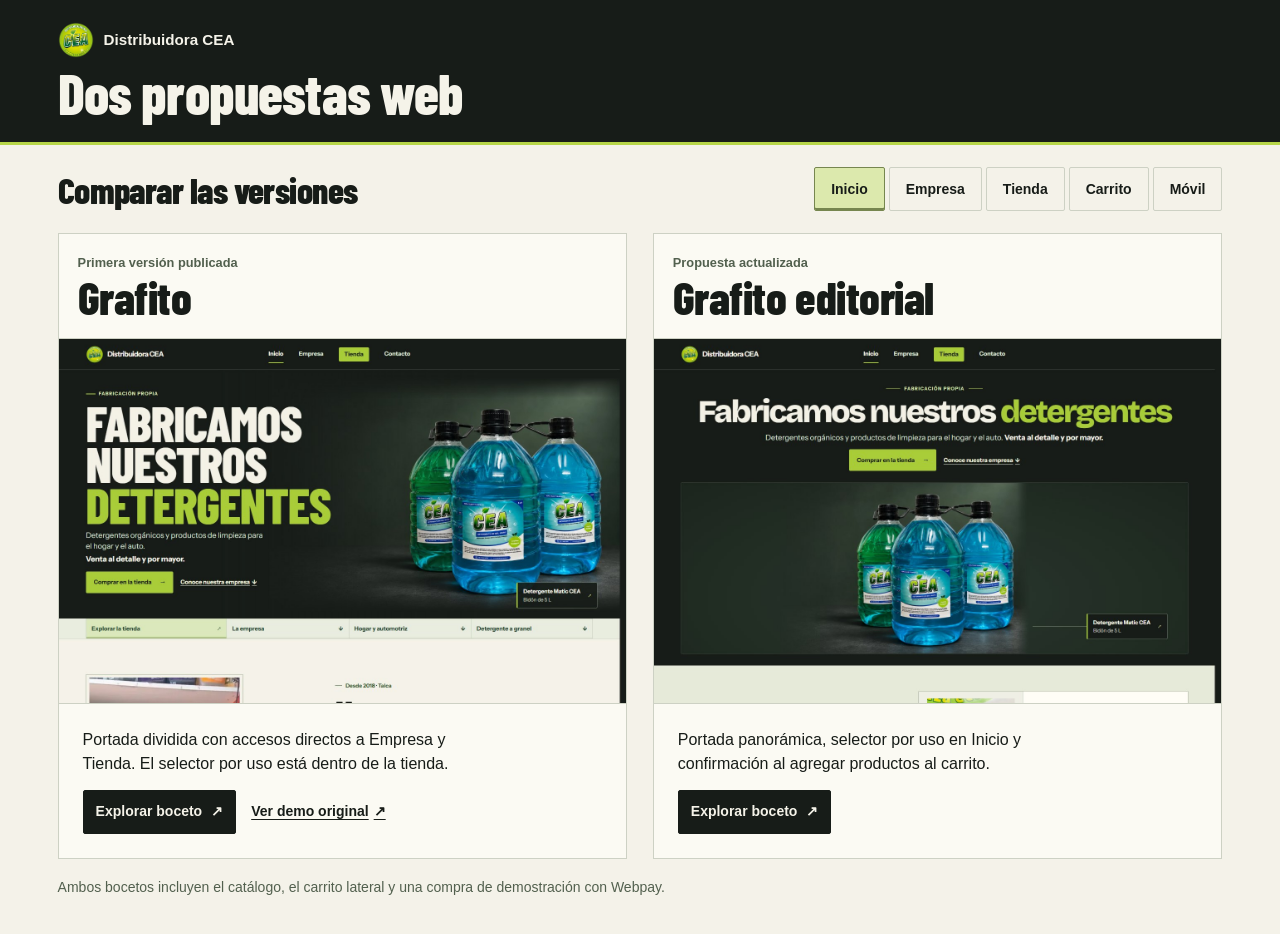
==== index.html @ 87771d8e "Publica las dos propuestas de Distribuidora CEA" ====
<!doctype html>
<html lang="es-CL">
<head>
  <meta charset="utf-8">
  <meta name="viewport" content="width=device-width, initial-scale=1">
  <meta name="robots" content="noindex">
  <title>Distribuidora CEA · Propuestas web</title>
  <link rel="icon" href="grafito/assets/logo.webp" type="image/webp">
  <style>
    @font-face {
      font-family:"Barlow Condensed";
      src:url("grafito/assets/barlow-condensed-800.woff2") format("woff2");
      font-weight:800;
      font-display:swap;
    }
    :root {
      color-scheme:light;
      font:16px/1.5 "Segoe UI",sans-serif;
      --graphite:#171c18;
      --lime:#b7d649;
      --paper:#f4f2e9;
      --rule:#cdd1c4;
      --muted:#52604e;
      color:var(--graphite);
      background:var(--paper);
    }
    * { box-sizing:border-box; }
    body,h1,h2,p { margin:0; }
    a { color:inherit; }
    button { font:inherit; cursor:pointer; }
    img { display:block; max-width:100%; }
    :focus-visible { outline:2px solid #5b7127; outline-offset:3px; }
    .shell { width:min(100%,1440px); margin-inline:auto; padding-inline:clamp(16px,4.5vw,70px); }
    .masthead { color:#f5f3e9; background:var(--graphite); border-bottom:3px solid var(--lime); }
    .masthead .shell { padding-block:clamp(16px,1.8vw,22px); }
    .brand { display:flex; align-items:center; gap:10px; font-size:.95rem; font-weight:700; }
    .brand img { width:36px; height:36px; object-fit:contain; }
    h1,h2 { font-family:"Barlow Condensed","Segoe UI",sans-serif; font-weight:800; letter-spacing:-.015em; }
    h1 { margin-top:8px; font-size:clamp(36px,4.5vw,56px); line-height:.97; text-wrap:balance; }
    main { padding-block:clamp(15px,2vw,22px) clamp(24px,3vw,36px); }
    .comparison-bar { display:flex; align-items:center; justify-content:space-between; flex-wrap:wrap; gap:8px 16px; margin-bottom:clamp(12px,2vw,22px); }
    .comparison-bar h2 { font-size:clamp(23px,3vw,36px); line-height:1.1; }
    .scenes { display:flex; flex-wrap:wrap; gap:4px; }
    .scenes button { min-height:44px; padding:6px clamp(9px,1.25vw,16px); border:1px solid var(--rule); border-radius:2px; background:transparent; color:var(--graphite); font-size:.875rem; font-weight:650; }
    .scenes button:hover { background:#e7ebdc; }
    .scenes [aria-pressed="true"] { background:#dce9ad; border-color:#76864f; box-shadow:inset 0 -2px #76864f; }
    .proposals { display:grid; grid-template-columns:repeat(2,minmax(0,1fr)); gap:clamp(13px,2vw,28px); }
    .proposal { display:flex; min-width:0; flex-direction:column; border:1px solid var(--rule); background:#fbfaf3; }
    .proposal-header { padding:clamp(12px,1.5vw,19px); }
    .proposal-header p { color:var(--muted); font-size:.8rem; font-weight:700; }
    .proposal h3 { margin:2px 0 0; font:800 clamp(30px,3.6vw,46px)/.97 "Barlow Condensed","Segoe UI",sans-serif; letter-spacing:-.01em; }
    .preview { display:grid; place-items:center; aspect-ratio:1366/880; overflow:hidden; background:#222b23; border-block:1px solid var(--rule); }
    .preview:focus-visible { outline-offset:-4px; outline-color:var(--lime); }
    .preview img { width:100%; height:100%; object-fit:contain; }
    [data-scene="movil"] .preview { aspect-ratio:auto; padding:clamp(10px,2vw,22px); }
    [data-scene="movil"] .preview img { width:min(100%,310px); height:auto; }
    .proposal-info { display:flex; flex-direction:column; align-items:flex-start; gap:14px; flex:1; padding:clamp(12px,2vw,24px); }
    .proposal-info p { max-width:45ch; }
    .proposal-actions { display:flex; align-items:center; flex-wrap:wrap; gap:7px 15px; margin-top:auto; }
    .open-site { display:inline-flex; align-items:center; gap:9px; min-height:44px; padding:8px 12px; border:1px solid var(--graphite); border-radius:2px; background:var(--graphite); color:#f5f3e9; text-decoration:none; font-size:.875rem; font-weight:700; }
    .open-site:hover { background:#303d29; }
    .live-site { display:inline-flex; align-items:center; gap:5px; min-height:44px; font-size:.875rem; font-weight:650; text-underline-offset:3px; }
    .demo-note { margin-top:18px; color:var(--muted); font-size:.875rem; }
    @media (max-width:680px) {
      .proposals { grid-template-columns:1fr; }
      .comparison-bar { align-items:flex-start; flex-direction:column; }
    }
  </style>
  <script defer src="presentacion.js"></script>
</head>
<body>
  <header class="masthead">
    <div class="shell">
      <p class="brand"><img src="grafito/assets/logo.webp" alt="" width="36" height="36">Distribuidora CEA</p>
      <h1>Dos propuestas web</h1>
    </div>
  </header>
  <main class="shell">
    <div class="comparison-bar">
      <h2>Comparar las versiones</h2>
      <div class="scenes" role="group" aria-label="Pantalla para comparar">
        <button type="button" data-scene="inicio" aria-pressed="true">Inicio</button>
        <button type="button" data-scene="empresa" aria-pressed="false">Empresa</button>
        <button type="button" data-scene="tienda" aria-pressed="false">Tienda</button>
        <button type="button" data-scene="carrito" aria-pressed="false">Carrito</button>
        <button type="button" data-scene="movil" aria-pressed="false">Móvil</button>
      </div>
    </div>
    <div class="proposals" data-scene="inicio">
      <article class="proposal" data-version="grafito" aria-labelledby="grafito-title">
        <header class="proposal-header">
          <p>Primera versión publicada</p>
          <h3 id="grafito-title">Grafito</h3>
        </header>
        <a class="preview" href="capturas/grafito-inicio.jpg" target="_blank" rel="noopener" aria-label="Ampliar Inicio de Grafito">
          <img src="capturas/grafito-inicio.jpg" alt="Portada con titular a la izquierda y bidones de detergente a la derecha" width="1366" height="880">
        </a>
        <div class="proposal-info">
          <p>Portada dividida con accesos directos a Empresa y Tienda. El selector por uso está dentro de la tienda.</p>
          <div class="proposal-actions">
            <a class="open-site" href="grafito/index.html" target="_blank" rel="noopener" aria-label="Explorar el boceto Grafito">Explorar boceto <span aria-hidden="true">↗</span></a>
            <a class="live-site" href="https://mattt1r2.github.io/distribuidora-cea/" target="_blank" rel="noopener">Ver demo original <span aria-hidden="true">↗</span></a>
          </div>
        </div>
      </article>
      <article class="proposal" data-version="grafito-editorial" aria-labelledby="editorial-title">
        <header class="proposal-header">
          <p>Propuesta actualizada</p>
          <h3 id="editorial-title">Grafito editorial</h3>
        </header>
        <a class="preview" href="capturas/grafito-editorial-inicio.jpg" target="_blank" rel="noopener" aria-label="Ampliar Inicio de Grafito editorial">
          <img src="capturas/grafito-editorial-inicio.jpg" alt="Portada con titular centrado y una foto panorámica de los bidones debajo" width="1366" height="880">
        </a>
        <div class="proposal-info">
          <p>Portada panorámica, selector por uso en Inicio y confirmación al agregar productos al carrito.</p>
          <div class="proposal-actions">
            <a class="open-site" href="grafito-editorial/index.html" target="_blank" rel="noopener" aria-label="Explorar el boceto Grafito editorial">Explorar boceto <span aria-hidden="true">↗</span></a>
          </div>
        </div>
      </article>
    </div>
    <p class="demo-note">Ambos bocetos incluyen el catálogo, el carrito lateral y una compra de demostración con Webpay.</p>
  </main>
</body>
</html>
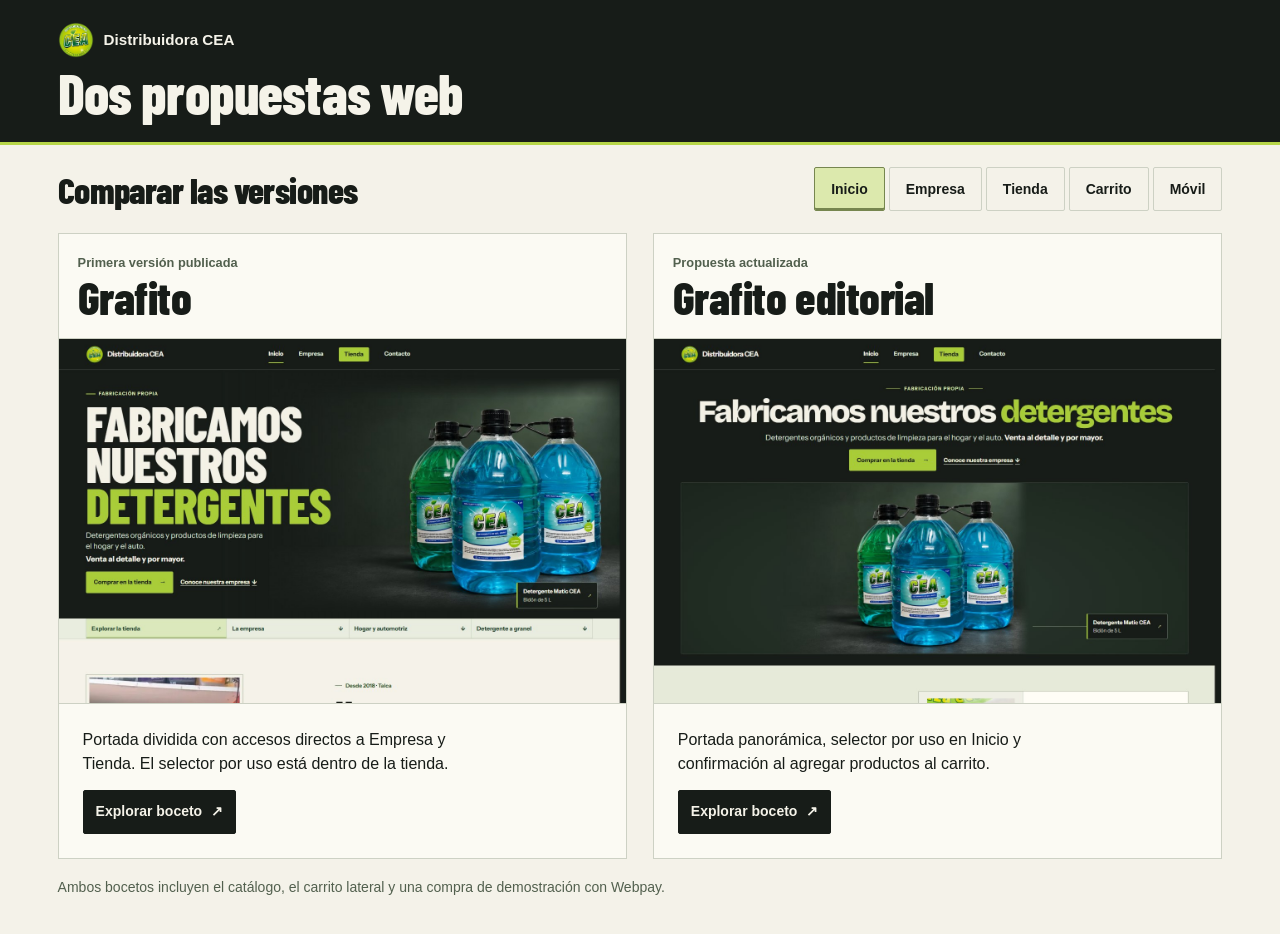
==== commit e02557f3: "Aclara las compras al detalle y mayoristas" ====
--- a/index.html
+++ b/index.html
@@ -59,7 +59,6 @@
     .proposal-actions { display:flex; align-items:center; flex-wrap:wrap; gap:7px 15px; margin-top:auto; }
     .open-site { display:inline-flex; align-items:center; gap:9px; min-height:44px; padding:8px 12px; border:1px solid var(--graphite); border-radius:2px; background:var(--graphite); color:#f5f3e9; text-decoration:none; font-size:.875rem; font-weight:700; }
     .open-site:hover { background:#303d29; }
-    .live-site { display:inline-flex; align-items:center; gap:5px; min-height:44px; font-size:.875rem; font-weight:650; text-underline-offset:3px; }
     .demo-note { margin-top:18px; color:var(--muted); font-size:.875rem; }
     @media (max-width:680px) {
       .proposals { grid-template-columns:1fr; }
@@ -99,7 +98,6 @@
           <p>Portada dividida con accesos directos a Empresa y Tienda. El selector por uso está dentro de la tienda.</p>
           <div class="proposal-actions">
             <a class="open-site" href="grafito/index.html" target="_blank" rel="noopener" aria-label="Explorar el boceto Grafito">Explorar boceto <span aria-hidden="true">↗</span></a>
-            <a class="live-site" href="https://mattt1r2.github.io/distribuidora-cea/" target="_blank" rel="noopener">Ver demo original <span aria-hidden="true">↗</span></a>
           </div>
         </div>
       </article>
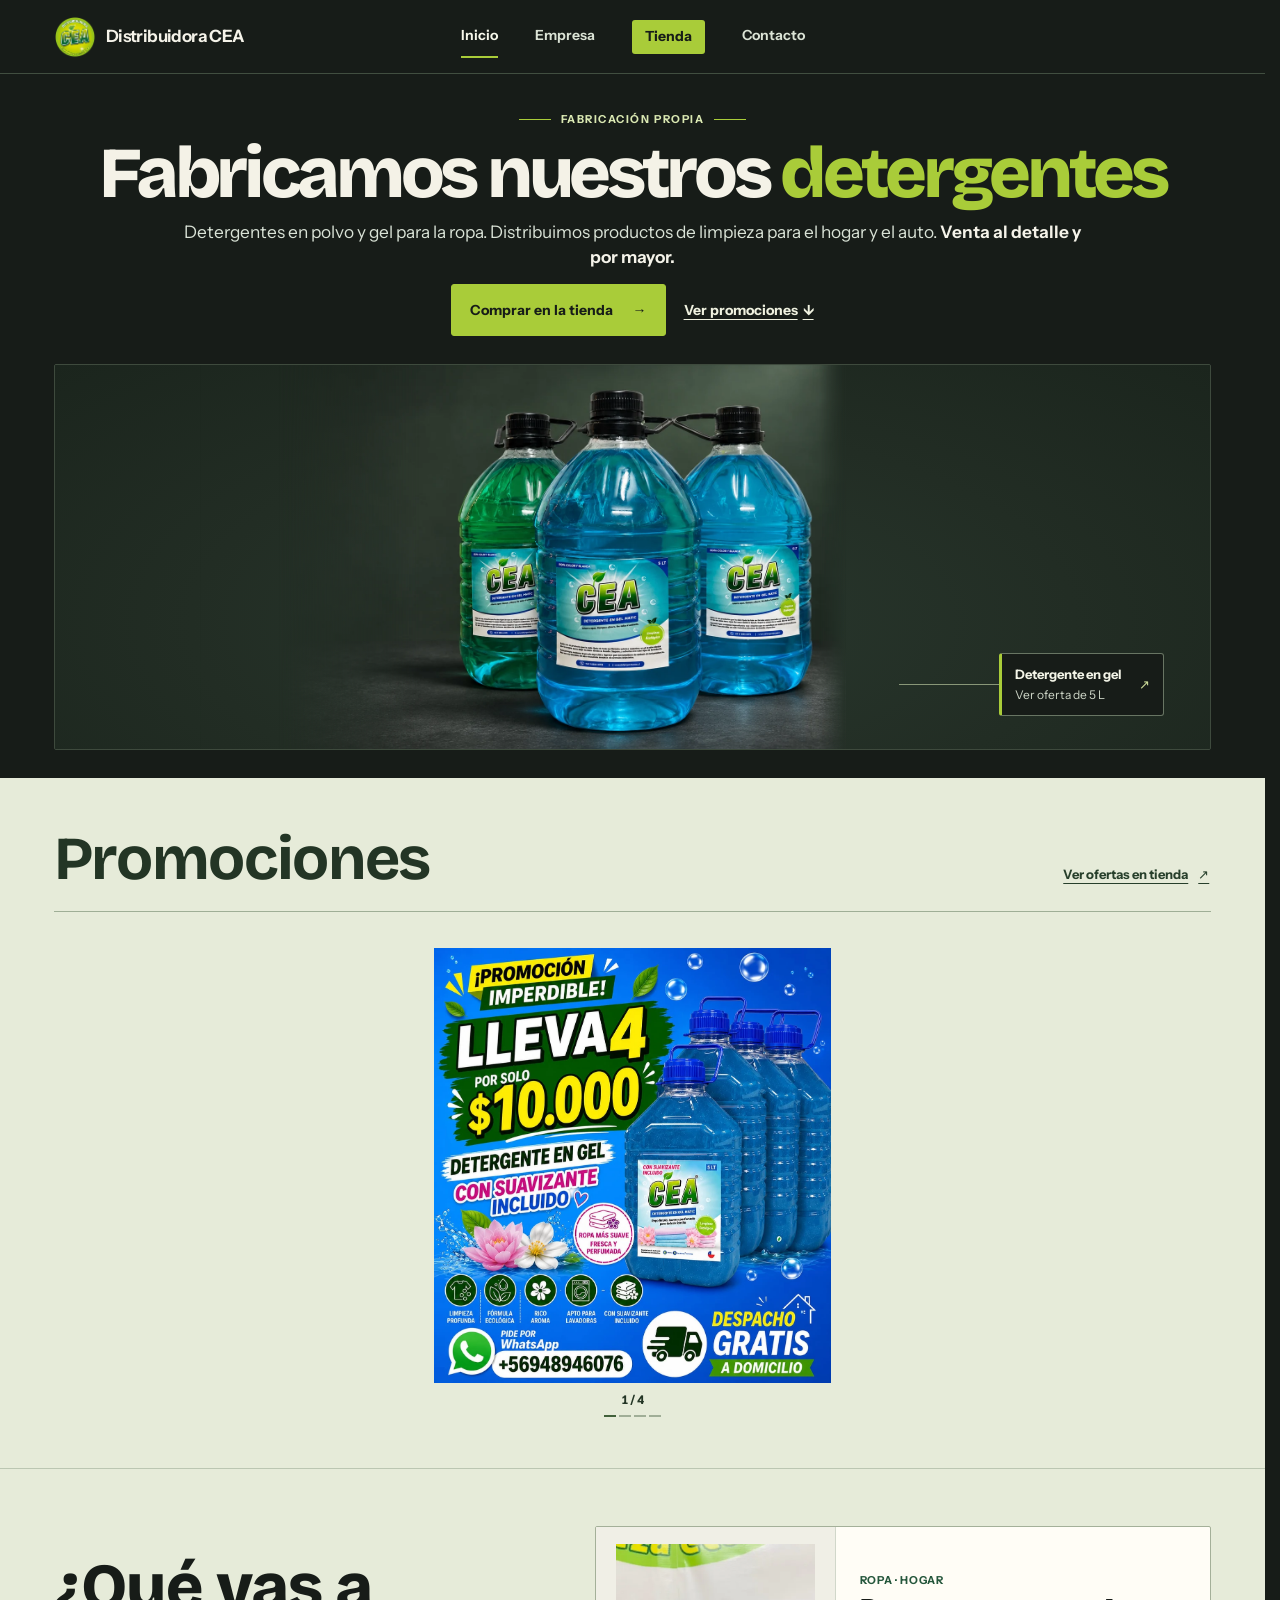
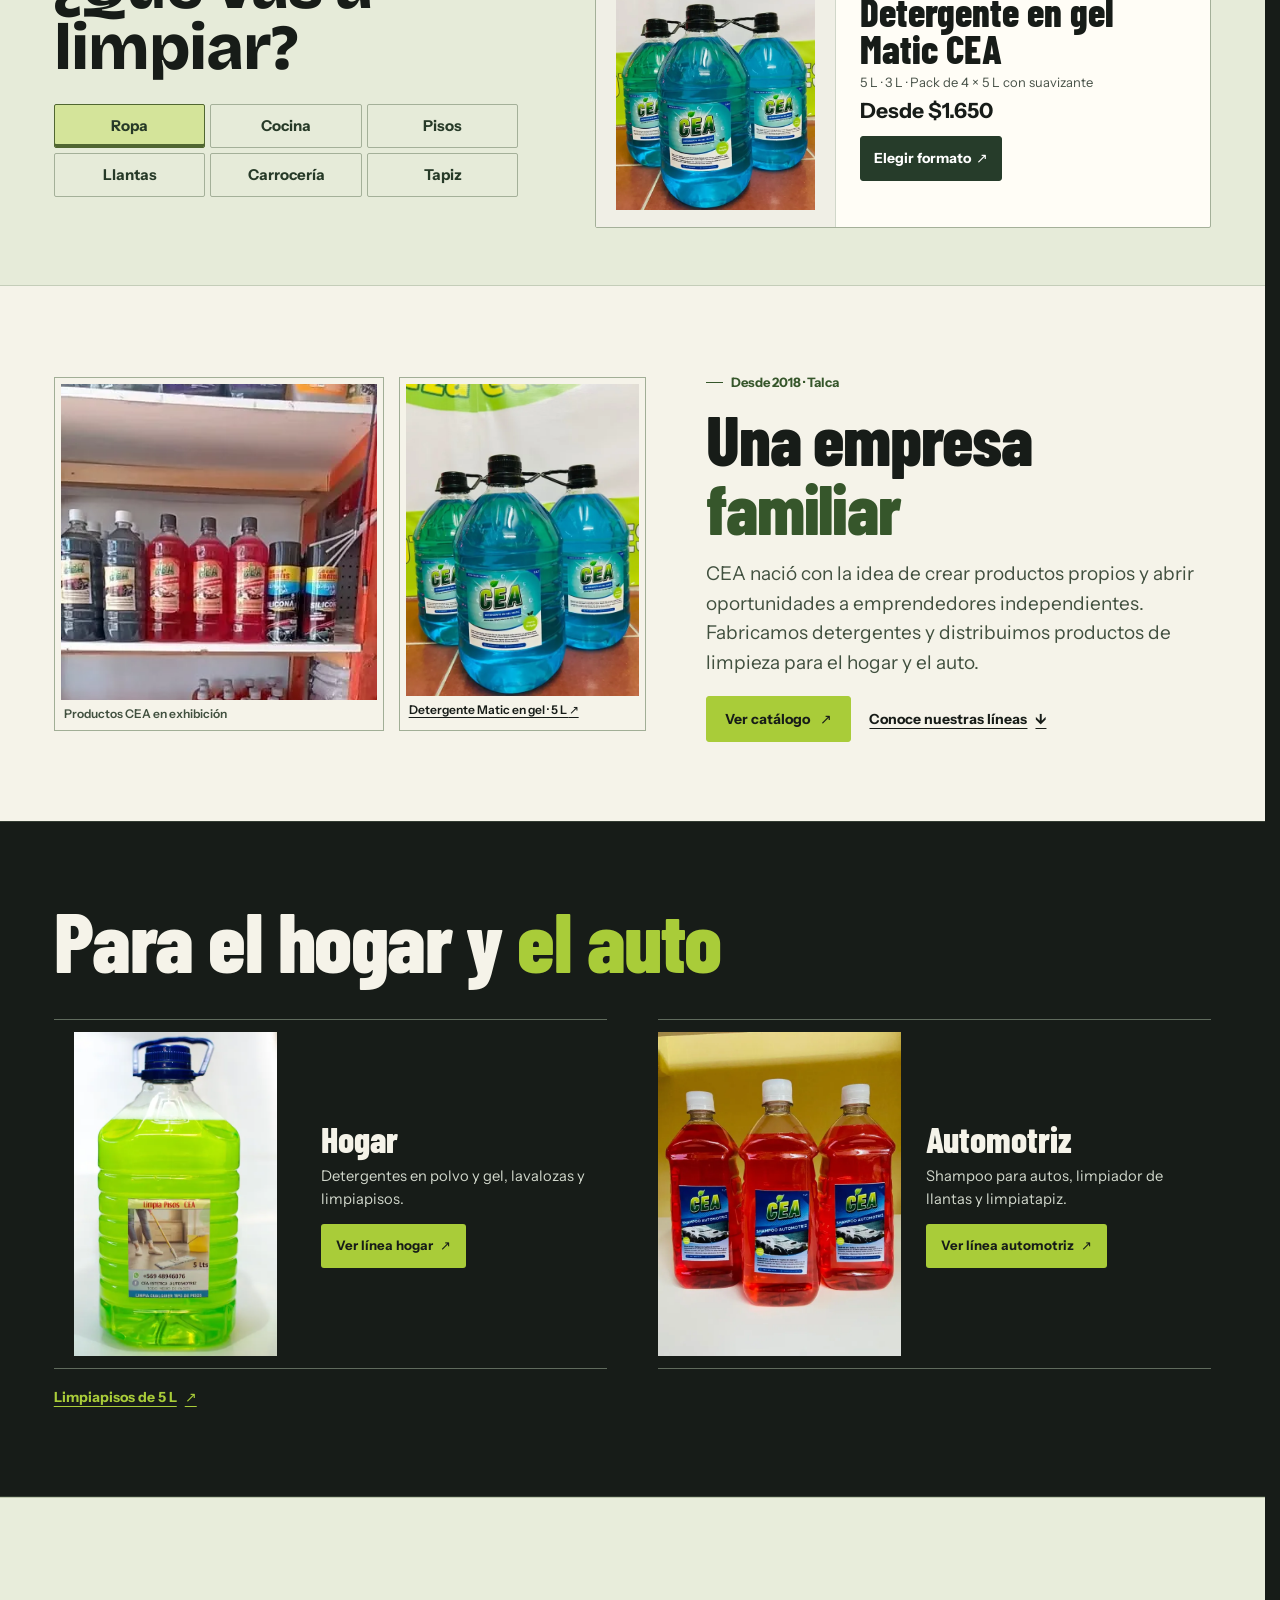
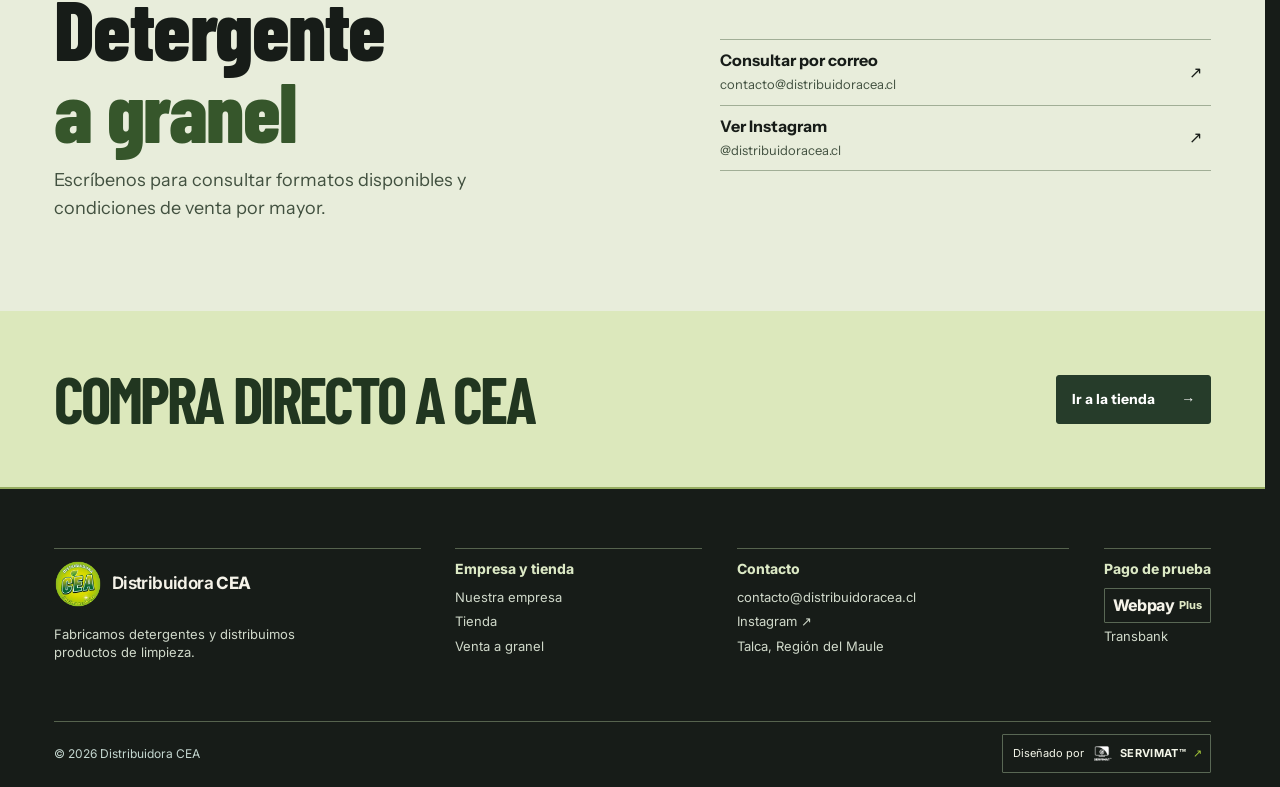
==== commit b6703f5c: "Publica Grafito editorial como sitio principal" ====
--- a/index.html
+++ b/index.html
@@ -1,123 +1,240 @@
 <!doctype html>
-<html lang="es-CL">
+<html lang="es-CL" data-theme="grafito">
 <head>
   <meta charset="utf-8">
   <meta name="viewport" content="width=device-width, initial-scale=1">
+  <meta name="description" content="Distribuidora CEA. Fabricamos detergentes en polvo y gel y distribuimos productos de limpieza para el hogar y el auto. Venta al detalle y por mayor.">
   <meta name="robots" content="noindex">
-  <title>Distribuidora CEA · Propuestas web</title>
-  <link rel="icon" href="grafito/assets/logo.webp" type="image/webp">
-  <style>
-    @font-face {
-      font-family:"Barlow Condensed";
-      src:url("grafito/assets/barlow-condensed-800.woff2") format("woff2");
-      font-weight:800;
-      font-display:swap;
-    }
-    :root {
-      color-scheme:light;
-      font:16px/1.5 "Segoe UI",sans-serif;
-      --graphite:#171c18;
-      --lime:#b7d649;
-      --paper:#f4f2e9;
-      --rule:#cdd1c4;
-      --muted:#52604e;
-      color:var(--graphite);
-      background:var(--paper);
-    }
-    * { box-sizing:border-box; }
-    body,h1,h2,p { margin:0; }
-    a { color:inherit; }
-    button { font:inherit; cursor:pointer; }
-    img { display:block; max-width:100%; }
-    :focus-visible { outline:2px solid #5b7127; outline-offset:3px; }
-    .shell { width:min(100%,1440px); margin-inline:auto; padding-inline:clamp(16px,4.5vw,70px); }
-    .masthead { color:#f5f3e9; background:var(--graphite); border-bottom:3px solid var(--lime); }
-    .masthead .shell { padding-block:clamp(16px,1.8vw,22px); }
-    .brand { display:flex; align-items:center; gap:10px; font-size:.95rem; font-weight:700; }
-    .brand img { width:36px; height:36px; object-fit:contain; }
-    h1,h2 { font-family:"Barlow Condensed","Segoe UI",sans-serif; font-weight:800; letter-spacing:-.015em; }
-    h1 { margin-top:8px; font-size:clamp(36px,4.5vw,56px); line-height:.97; text-wrap:balance; }
-    main { padding-block:clamp(15px,2vw,22px) clamp(24px,3vw,36px); }
-    .comparison-bar { display:flex; align-items:center; justify-content:space-between; flex-wrap:wrap; gap:8px 16px; margin-bottom:clamp(12px,2vw,22px); }
-    .comparison-bar h2 { font-size:clamp(23px,3vw,36px); line-height:1.1; }
-    .scenes { display:flex; flex-wrap:wrap; gap:4px; }
-    .scenes button { min-height:44px; padding:6px clamp(9px,1.25vw,16px); border:1px solid var(--rule); border-radius:2px; background:transparent; color:var(--graphite); font-size:.875rem; font-weight:650; }
-    .scenes button:hover { background:#e7ebdc; }
-    .scenes [aria-pressed="true"] { background:#dce9ad; border-color:#76864f; box-shadow:inset 0 -2px #76864f; }
-    .proposals { display:grid; grid-template-columns:repeat(2,minmax(0,1fr)); gap:clamp(13px,2vw,28px); }
-    .proposal { display:flex; min-width:0; flex-direction:column; border:1px solid var(--rule); background:#fbfaf3; }
-    .proposal-header { padding:clamp(12px,1.5vw,19px); }
-    .proposal-header p { color:var(--muted); font-size:.8rem; font-weight:700; }
-    .proposal h3 { margin:2px 0 0; font:800 clamp(30px,3.6vw,46px)/.97 "Barlow Condensed","Segoe UI",sans-serif; letter-spacing:-.01em; }
-    .preview { display:grid; place-items:center; aspect-ratio:1366/880; overflow:hidden; background:#222b23; border-block:1px solid var(--rule); }
-    .preview:focus-visible { outline-offset:-4px; outline-color:var(--lime); }
-    .preview img { width:100%; height:100%; object-fit:contain; }
-    [data-scene="movil"] .preview { aspect-ratio:auto; padding:clamp(10px,2vw,22px); }
-    [data-scene="movil"] .preview img { width:min(100%,310px); height:auto; }
-    .proposal-info { display:flex; flex-direction:column; align-items:flex-start; gap:14px; flex:1; padding:clamp(12px,2vw,24px); }
-    .proposal-info p { max-width:45ch; }
-    .proposal-actions { display:flex; align-items:center; flex-wrap:wrap; gap:7px 15px; margin-top:auto; }
-    .open-site { display:inline-flex; align-items:center; gap:9px; min-height:44px; padding:8px 12px; border:1px solid var(--graphite); border-radius:2px; background:var(--graphite); color:#f5f3e9; text-decoration:none; font-size:.875rem; font-weight:700; }
-    .open-site:hover { background:#303d29; }
-    .demo-note { margin-top:18px; color:var(--muted); font-size:.875rem; }
-    @media (max-width:680px) {
-      .proposals { grid-template-columns:1fr; }
-      .comparison-bar { align-items:flex-start; flex-direction:column; }
-    }
-  </style>
-  <script defer src="presentacion.js"></script>
+  <meta name="theme-color" content="#171c18">
+  <title>Distribuidora CEA · Fabricación propia</title>
+  <link rel="icon" href="assets/logo.webp" type="image/webp">
+  <link rel="stylesheet" href="site.css">
+  <link rel="stylesheet" href="shop-base.css">
+  <link rel="stylesheet" href="sections.css">
+  <link rel="stylesheet" href="commerce.css">
+  <link rel="stylesheet" href="grafito.css">
+  <script src="catalog.js" defer></script>
+  <script src="promotion-pricing.js" defer></script>
+  <script src="storefront.js" defer></script>
+  <script src="promotions.js" defer></script>
 </head>
 <body>
-  <header class="masthead">
-    <div class="shell">
-      <p class="brand"><img src="grafito/assets/logo.webp" alt="" width="36" height="36">Distribuidora CEA</p>
-      <h1>Dos propuestas web</h1>
-    </div>
-  </header>
-  <main class="shell">
-    <div class="comparison-bar">
-      <h2>Comparar las versiones</h2>
-      <div class="scenes" role="group" aria-label="Pantalla para comparar">
-        <button type="button" data-scene="inicio" aria-pressed="true">Inicio</button>
-        <button type="button" data-scene="empresa" aria-pressed="false">Empresa</button>
-        <button type="button" data-scene="tienda" aria-pressed="false">Tienda</button>
-        <button type="button" data-scene="carrito" aria-pressed="false">Carrito</button>
-        <button type="button" data-scene="movil" aria-pressed="false">Móvil</button>
-      </div>
-    </div>
-    <div class="proposals" data-scene="inicio">
-      <article class="proposal" data-version="grafito" aria-labelledby="grafito-title">
-        <header class="proposal-header">
-          <p>Primera versión publicada</p>
-          <h3 id="grafito-title">Grafito</h3>
-        </header>
-        <a class="preview" href="capturas/grafito-inicio.jpg" target="_blank" rel="noopener" aria-label="Ampliar Inicio de Grafito">
-          <img src="capturas/grafito-inicio.jpg" alt="Portada con titular a la izquierda y bidones de detergente a la derecha" width="1366" height="880">
+  <a class="skip-link" href="#store-main">Saltar al contenido</a>
+  <div class="store cea-site" data-view="home" data-theme="grafito">
+    <header class="site-header">
+      <div class="shell site-nav">
+        <a href="#inicio" class="site-brand" data-action="home" aria-label="Distribuidora CEA, inicio">
+          <img src="assets/logo.webp" alt="" width="42" height="42">
+          <span>Distribuidora <strong>CEA</strong></span>
         </a>
-        <div class="proposal-info">
-          <p>Portada dividida con accesos directos a Empresa y Tienda. El selector por uso está dentro de la tienda.</p>
-          <div class="proposal-actions">
-            <a class="open-site" href="grafito/index.html" target="_blank" rel="noopener" aria-label="Explorar el boceto Grafito">Explorar boceto <span aria-hidden="true">↗</span></a>
-          </div>
-        </div>
+        <nav aria-label="Navegación principal">
+          <a href="#inicio" data-action="home" data-nav="inicio" aria-current="page">Inicio</a>
+          <a href="#empresa" data-action="section" data-section="empresa" data-nav="empresa">Empresa</a>
+          <a href="#tienda" data-action="catalog" data-line="todos" data-nav="tienda">Tienda</a>
+          <a href="#contacto" data-action="section" data-section="contacto" data-nav="contacto">Contacto</a>
+        </nav>
+        <a href="#carrito" class="site-cart" data-action="cart" aria-haspopup="dialog" aria-controls="cart-drawer" aria-expanded="false" hidden>Carrito <span data-count>0</span></a>
+      </div>
+    </header>
+    <main id="store-main" tabindex="-1">
+      <section class="home-hero" aria-labelledby="hero-title">
+        <div class="shell hero-shell">
+          <div class="hero-copy">
+            <p class="hero-kicker"><span></span>Fabricación propia</p>
+            <h1 id="hero-title" tabindex="-1"><span>Fabricamos nuestros</span> <em>detergentes</em></h1>
+            <p class="hero-description">Detergentes en polvo y gel para la ropa. Distribuimos productos de limpieza para el hogar y el auto. <span>Venta al detalle y por mayor.</span></p>
+            <div class="hero-actions">
+              <a class="primary" href="#tienda" data-action="catalog" data-line="todos">Comprar en la tienda <span aria-hidden="true">→</span></a>
+              <a class="hero-story" href="#promociones" data-action="section" data-section="promociones">Ver promociones <span aria-hidden="true">↓</span></a>
+            </div>
+          </div>
+          <figure class="hero-visual">
+            <div class="hero-artwork">
+              <img class="hero-image" src="assets/cea-matic-estudio.webp" alt="Tres bidones de detergente Matic CEA" fetchpriority="high" width="1536" height="1024">
+            </div>
+            <figcaption class="hero-caption">
+              <a class="hero-product" href="#producto/detergente-liquido-matic" data-action="product" data-id="detergente">
+                <span><strong>Detergente en gel</strong><small>Ver oferta de 5 L</small></span><span aria-hidden="true">↗</span>
+              </a>
+            </figcaption>
+          </figure>
+        </div>
+      </section>
+      <section class="home-promotions" id="promociones" aria-labelledby="promotions-title" aria-roledescription="carrusel">
+        <div class="shell promotions-shell">
+          <div class="promotions-heading">
+            <h2 id="promotions-title">Promociones</h2>
+            <a href="#tienda" data-action="catalog" data-line="promociones">Ver ofertas en tienda <span aria-hidden="true">↗</span></a>
+          </div>
+          <div class="promotions-stage">
+            <div class="promotions-frame">
+              <a class="promotion-slide is-active" href="#producto/detergente-liquido-matic/pack" data-action="product" data-id="detergente" data-format="2">
+                <img src="assets/cea-promocion-1.webp" width="1141" height="1250" loading="lazy" decoding="async" alt="Aviso CEA. Pack de 4 bidones de detergente en gel de 5 litros cada uno por $10.000.">
+              </a>
+              <a class="promotion-slide" href="#producto/detergente-en-polvo-25-kg" data-action="product" data-id="polvo" hidden>
+                <img src="assets/cea-promocion-2.webp" width="1250" height="833" loading="lazy" decoding="async" alt="Aviso CEA. Detergente en polvo de 25 kilos por $32.000.">
+              </a>
+              <a class="promotion-slide" href="#tienda" data-action="catalog" data-line="promociones" hidden>
+                <img src="assets/cea-promocion-3.webp" width="833" height="1250" loading="lazy" decoding="async" alt="Aviso CEA. Desde 12 unidades: detergente en gel de 5 litros a $1.500 c/u, limpiapisos de 5 litros a $1.290 c/u, limpiatapiz de 1 litro a $1.200 c/u y detergente en polvo de 25 kilos a $27.500 c/u.">
+              </a>
+              <a class="promotion-slide" href="#producto/detergente-en-polvo-25-kg" data-action="product" data-id="polvo" hidden>
+                <img src="assets/cea-promocion-4.webp" width="1250" height="1250" loading="lazy" decoding="async" alt="Aviso CEA. Saco de detergente en polvo de 25 kilos: a partir de 6 unidades, $29.500 cada uno; de 12 unidades, $27.500 cada uno; de 30 unidades, $25.000 cada uno.">
+              </a>
+            </div>
+            <div class="promotions-indicator" aria-hidden="true">
+              <span class="promotions-position">1 / 4</span>
+              <span class="promotions-progress"><span class="is-current"></span><span></span><span></span><span></span></span>
+            </div>
+          </div>
+        </div>
+      </section>
+      <section class="home-use" id="por-uso" aria-labelledby="home-use-title" hidden>
+        <div class="shell home-use-layout">
+          <div class="home-use-controls">
+            <h2 id="home-use-title">¿Qué vas a limpiar?</h2>
+            <div class="home-use-options" data-home-use-options role="group" aria-label="Elegir qué vas a limpiar"></div>
+          </div>
+          <div class="use-result" aria-live="polite" aria-atomic="true"></div>
+        </div>
+      </section>
+      <section class="cea-landing-section cea-story" id="empresa" aria-labelledby="cea-story-title">
+  <div class="shell cea-story-layout">
+    <div class="cea-story-copy">
+      <p class="cea-section-label">Desde 2018 · Talca</p>
+      <h2 id="cea-story-title">Una empresa <em>familiar</em></h2>
+      <p>CEA nació con la idea de crear productos propios y abrir oportunidades a emprendedores independientes. Fabricamos detergentes y distribuimos productos de limpieza para el hogar y el auto.</p>
+      <div class="cea-story-actions">
+        <a class="primary cea-story-shop" href="#tienda" data-action="catalog" data-line="todos">Ver catálogo <span aria-hidden="true">↗</span></a>
+        <a class="cea-story-lines" href="#lineas" data-action="section" data-section="lineas">Conoce nuestras líneas <span aria-hidden="true">↓</span></a>
+      </div>
+    </div>
+    <div class="cea-story-visuals">
+      <figure class="cea-story-figure">
+        <div class="cea-story-image">
+          <img src="assets/exhibicion-cea.webp" alt="Botellas de productos CEA en un estante" loading="lazy" width="360" height="640">
+        </div>
+        <figcaption>Productos CEA en exhibición</figcaption>
+      </figure>
+      <figure class="cea-story-figure cea-story-product">
+        <div class="cea-story-image">
+          <img src="assets/producto-573.webp" alt="Bidones azules con la etiqueta de Detergente Matic CEA" loading="lazy" width="584" height="780">
+        </div>
+        <figcaption><a href="#producto/detergente-liquido-matic" data-action="product" data-id="detergente">Detergente Matic en gel · 5 L <span aria-hidden="true">↗</span></a></figcaption>
+      </figure>
+    </div>
+  </div>
+</section>
+
+<section class="cea-landing-section cea-lines" id="lineas" aria-labelledby="cea-lines-title">
+  <div class="shell cea-lines-layout">
+    <div class="cea-lines-heading">
+      <h2 id="cea-lines-title">Para el hogar y <em>el auto</em></h2>
+    </div>
+    <div class="cea-lines-spread">
+      <article class="cea-line cea-line-hogar">
+        <a class="cea-line-link" href="#tienda" data-action="catalog" data-line="hogar">
+          <div class="cea-line-image">
+            <img src="assets/producto-565.webp" alt="" loading="lazy">
+          </div>
+          <div class="cea-line-copy">
+            <h3>Hogar</h3>
+            <p>Detergentes en polvo y gel, lavalozas y limpiapisos.</p>
+            <span class="cea-line-action">Ver línea hogar <span aria-hidden="true">↗</span></span>
+          </div>
+        </a>
+        <a class="cea-line-highlight" href="#producto/limpia-pisos" data-action="product" data-id="pisos">Limpiapisos de 5 L <span aria-hidden="true">↗</span></a>
       </article>
-      <article class="proposal" data-version="grafito-editorial" aria-labelledby="editorial-title">
-        <header class="proposal-header">
-          <p>Propuesta actualizada</p>
-          <h3 id="editorial-title">Grafito editorial</h3>
-        </header>
-        <a class="preview" href="capturas/grafito-editorial-inicio.jpg" target="_blank" rel="noopener" aria-label="Ampliar Inicio de Grafito editorial">
-          <img src="capturas/grafito-editorial-inicio.jpg" alt="Portada con titular centrado y una foto panorámica de los bidones debajo" width="1366" height="880">
+      <article class="cea-line cea-line-automotriz">
+        <a class="cea-line-link" href="#tienda" data-action="catalog" data-line="automotriz">
+          <div class="cea-line-image">
+            <img src="assets/shampoo.webp" alt="" loading="lazy">
+          </div>
+          <div class="cea-line-copy">
+            <h3>Automotriz</h3>
+            <p>Shampoo para autos, limpiador de llantas y limpiatapiz.</p>
+            <span class="cea-line-action">Ver línea automotriz <span aria-hidden="true">↗</span></span>
+          </div>
         </a>
-        <div class="proposal-info">
-          <p>Portada panorámica, selector por uso en Inicio y confirmación al agregar productos al carrito.</p>
-          <div class="proposal-actions">
-            <a class="open-site" href="grafito-editorial/index.html" target="_blank" rel="noopener" aria-label="Explorar el boceto Grafito editorial">Explorar boceto <span aria-hidden="true">↗</span></a>
-          </div>
-        </div>
       </article>
     </div>
-    <p class="demo-note">Ambos bocetos incluyen el catálogo, el carrito lateral y una compra de demostración con Webpay.</p>
-  </main>
+  </div>
+</section>
+
+<section class="cea-landing-section cea-bulk" id="granel" aria-labelledby="cea-bulk-title">
+  <div class="shell cea-bulk-layout">
+    <div class="cea-bulk-copy">
+      <h2 id="cea-bulk-title">Detergente <span>a granel</span></h2>
+      <p>Escríbenos para consultar formatos disponibles y condiciones de venta por mayor.</p>
+    </div>
+    <div class="cea-bulk-links">
+      <a href="mailto:contacto@distribuidoracea.cl?subject=Consulta%20por%20detergente%20a%20granel">
+        <span><strong>Consultar por correo</strong><span>contacto@distribuidoracea.cl</span></span>
+        <span aria-hidden="true">↗</span>
+      </a>
+      <a href="https://www.instagram.com/distribuidoracea.cl/" target="_blank" rel="noopener">
+        <span><strong>Ver Instagram</strong><span>@distribuidoracea.cl</span></span>
+        <span aria-hidden="true">↗</span>
+      </a>
+    </div>
+  </div>
+</section>
+
+      <section class="landing-shop-cta" aria-labelledby="landing-shop-title">
+        <div class="shell">
+          <h2 id="landing-shop-title">Compra directo a CEA</h2>
+          <a class="primary" href="#tienda" data-action="catalog" data-line="todos">Ir a la tienda <span aria-hidden="true">→</span></a>
+        </div>
+      </section>
+    </main>
+    <footer class="site-footer" id="contacto">
+      <div class="shell">
+        <div class="footer-main">
+          <div class="footer-identity">
+            <a class="site-brand" href="#inicio" data-action="home">
+              <img src="assets/logo.webp" alt="" width="48" height="48">
+              <span>Distribuidora <strong>CEA</strong></span>
+            </a>
+            <p>Fabricamos detergentes y distribuimos productos de limpieza.</p>
+          </div>
+          <nav aria-label="Enlaces del pie de página">
+            <h2>Empresa y tienda</h2>
+            <a href="#empresa" data-action="section" data-section="empresa">Nuestra empresa</a>
+            <a href="#tienda" data-action="catalog" data-line="todos">Tienda</a>
+            <a href="#granel" data-action="section" data-section="granel">Venta a granel</a>
+          </nav>
+          <div class="footer-contact">
+            <h2 data-section-heading>Contacto</h2>
+            <a href="mailto:contacto@distribuidoracea.cl">contacto@distribuidoracea.cl</a>
+            <a href="https://www.instagram.com/distribuidoracea.cl/" target="_blank" rel="noopener">Instagram <span aria-hidden="true">↗</span></a>
+            <p>Talca, Región del Maule</p>
+          </div>
+          <div class="footer-payment">
+            <h2>Pago de prueba</h2>
+            <strong class="footer-webpay">Webpay <span>Plus</span></strong>
+            <p>Transbank</p>
+          </div>
+        </div>
+        <div class="footer-bottom">
+          <small>© 2026 Distribuidora CEA</small>
+          <a class="servimat-credit" href="https://www.instagram.com/servimat._/" target="_blank" rel="noopener"><span>Diseñado por</span><img src="assets/servimat.webp" alt="" width="22" height="22"><strong>SERVIMAT™</strong><span aria-hidden="true">↗</span></a>
+        </div>
+      </div>
+    </footer>
+    <dialog id="cart-drawer" class="cart-drawer" aria-labelledby="cart-drawer-title">
+      <div class="cart-drawer-head">
+        <h2 id="cart-drawer-title">Tu carrito</h2>
+        <button type="button" class="cart-drawer-close" data-action="close-cart" aria-label="Ocultar carrito">×</button>
+      </div>
+      <div class="cart-drawer-body" data-cart-body></div>
+      <div class="cart-drawer-summary" data-cart-summary></div>
+    </dialog>
+    <dialog class="quick-dialog" aria-labelledby="quick-buy-title"></dialog>
+    <div class="cart-toast" hidden>
+      <span data-toast-label></span>
+      <a href="#carrito" data-action="cart">Ver carrito <span aria-hidden="true">↗</span></a>
+      <button type="button" data-action="dismiss-toast" aria-label="Cerrar aviso">×</button>
+    </div>
+    <div class="sr-only" role="status" data-live></div>
+  </div>
 </body>
 </html>
--- a/site.css
+++ b/site.css
@@ -0,0 +1,186 @@
+@font-face {
+  font-family:"Instrument Sans";
+  src:url("assets/instrument-sans-latin.woff2") format("woff2");
+  font-weight:400 700;
+  font-display:swap;
+}
+@font-face {
+  font-family:"Bricolage Grotesque";
+  src:url("assets/bricolage-grotesque-latin.woff2") format("woff2");
+  font-weight:500 800;
+  font-display:swap;
+}
+@font-face {
+  font-family:Inter;
+  src:url("assets/inter-latin.woff2") format("woff2");
+  font-weight:400 800;
+  font-display:swap;
+}
+@font-face {
+  font-family:"Barlow Condensed";
+  src:url("assets/barlow-condensed-700.woff2") format("woff2");
+  font-weight:700;
+  font-display:swap;
+}
+@font-face {
+  font-family:"Barlow Condensed";
+  src:url("assets/barlow-condensed-800.woff2") format("woff2");
+  font-weight:800;
+  font-display:swap;
+}
+:root {
+  --body-font:"Instrument Sans","Segoe UI",sans-serif;
+  --heading:"Bricolage Grotesque",var(--body-font);
+  font-family:var(--body-font);
+  color:#173638;
+  background:#faf7ed;
+  color-scheme:light;
+  font-synthesis:none;
+  --cea-lime:#a9cc39;
+  --cea-green:#073f42;
+  --cea-motion-quick:160ms;
+  --cea-motion-standard:260ms;
+  --cea-motion-ease:cubic-bezier(.22,.72,.25,1);
+  --header-height:73px;
+}
+*, *::before, *::after { box-sizing:border-box; }
+body, h1, h2, h3, p, figure { margin:0; }
+html { scrollbar-gutter:stable; }
+body { line-height:1.45; }
+body:has(.cart-drawer[open], .quick-dialog[open]) { overflow:hidden; }
+[hidden] { display:none !important; }
+button, input, select { font:inherit; }
+button { cursor:pointer; }
+button:disabled { cursor:default; }
+a { color:inherit; }
+img { display:block; max-width:100%; }
+:focus-visible { outline:3px solid #317957; outline-offset:4px; }
+[tabindex="-1"]:focus { outline:none; }
+.sr-only { position:absolute; width:1px; height:1px; overflow:hidden; clip-path:inset(50%); white-space:nowrap; }
+.skip-link { position:fixed; z-index:12; top:10px; left:12px; background:#fff; color:#171c18; padding:8px 12px; transform:translateY(-160%); }
+.skip-link:focus { transform:translateY(0); }
+.shell { width:min(100%,1330px); margin-inline:auto; padding-inline:clamp(17px,4.2vw,54px); }
+.store {
+  --ink:#173638;
+  --soft-ink:#455d59;
+  --bg:#faf7ed;
+  --paper:#fffdf7;
+  --line:#cbd9d2;
+  --accent:#073f42;
+  --on-accent:#fff;
+  --tint:#deefea;
+  --deep:#073f42;
+  --on-deep:#faf7ed;
+  --radius:3px;
+  --commerce-sticky-top:calc(var(--header-height) + 12px);
+  color:var(--ink);
+  background:var(--bg);
+}
+.store h2, .view-title { font-family:var(--heading); font-weight:700; line-height:1; letter-spacing:-.045em; }
+.store h2 { font-size:clamp(29px,4.4vw,59px); }
+.store button { color:inherit; }
+.store .primary, .store .secondary { display:inline-flex; align-items:center; justify-content:center; gap:10px; padding:10px 15px; min-height:45px; font-size:14px; font-weight:750; border-radius:var(--radius); text-decoration:none; text-align:center; }
+.store .primary { background:var(--accent); color:var(--on-accent); border:1px solid var(--accent); }
+.store .primary:hover { filter:brightness(1.13); }
+.store .primary:disabled { opacity:.55; }
+.store .secondary { background:var(--paper); color:var(--ink); border:1px solid var(--line); }
+.store .secondary:hover { background:var(--tint); }
+.store .text-button { background:none; border:0; padding:5px 0; font-weight:750; text-align:left; }
+.store .text-button:hover { text-decoration:underline; text-underline-offset:3px; }
+.site-header { position:sticky; top:0; z-index:8; color:#073f42; background:#faf7edf5; border-bottom:1px solid #d7dfd5; }
+.site-header :focus-visible, .home-hero :focus-visible { outline-color:#167575; }
+.site-nav { display:grid; grid-template-columns:1fr auto 1fr; align-items:center; gap:18px; min-height:var(--header-height); }
+.site-brand { display:inline-flex; align-items:center; gap:10px; justify-self:start; color:inherit; text-decoration:none; font-weight:650; font-size:17px; letter-spacing:-.035em; white-space:nowrap; }
+.site-brand img { flex:none; object-fit:contain; }
+.site-brand strong { font-weight:750; }
+.site-nav nav { position:relative; display:flex; align-items:center; gap:clamp(16px,3vw,37px); }
+.site-nav nav a { display:flex; align-items:center; min-height:43px; color:#455e59; text-decoration:none; font-size:14px; font-weight:650; border-bottom:2px solid transparent; }
+.site-nav nav a:hover, .site-nav nav a[aria-current] { color:#073f42; }
+.site-nav nav:not(.nav-ready) a[aria-current] { border-color:#217977; }
+.site-nav nav::after { content:""; position:absolute; left:0; bottom:0; height:2px; width:var(--nav-width,0px); transform:translateX(var(--nav-offset,0px)); background:#217977; pointer-events:none; }
+.cea-site[data-view=home] .site-nav nav [data-nav=tienda] { color:#fffdf7; background:#073f42; min-height:34px; padding:5px 13px; border:0; border-radius:3px; font-weight:750; }
+.cea-site[data-view=home] .site-nav nav [data-nav=tienda]:hover { background:#11595b; }
+.site-cart { display:inline-flex; justify-self:end; align-items:center; gap:9px; min-height:42px; border:1px solid #9ab8b0; border-radius:3px; padding:7px 11px; font-size:13px; font-weight:750; text-decoration:none; }
+.site-cart:hover, .site-cart[aria-expanded=true] { border-color:#11595b; background:#deefea; }
+.site-cart span { display:grid; place-items:center; min-width:22px; height:22px; border-radius:2px; padding-inline:3px; color:#073f42; background:#d0e8df; font-size:12px; }
+.home-hero { color:#073f42; background:#faf7ed; }
+.hero-shell { padding-block:clamp(29px,3.6vw,50px) clamp(14px,2vw,26px); }
+.hero-copy { width:min(100%,790px); margin-inline:auto; text-align:center; }
+.hero-kicker { display:flex; justify-content:center; align-items:center; gap:8px; color:#11595b; font-weight:750; font-size:13px; }
+.hero-kicker span { width:14px; height:2px; background:#528250; }
+.hero-copy h1 { max-width:20ch; margin:11px auto 13px; font:750 clamp(40px,5.7vw,84px)/.95 var(--heading); letter-spacing:-.063em; color:#073f42; }
+.hero-copy h1 em { color:#126465; font-style:normal; }
+.hero-copy > p:not(.hero-kicker) { max-width:49ch; margin-inline:auto; color:#455d59; font-size:clamp(15px,1.35vw,18px); }
+.hero-actions { display:flex; flex-wrap:wrap; justify-content:center; align-items:center; gap:9px 18px; margin-top:17px; }
+.store .hero-actions .primary { min-height:49px; padding-inline:18px; }
+.hero-story { color:#11595b; text-underline-offset:4px; font-size:14px; font-weight:750; }
+.hero-story:hover { color:#073f42; }
+.hero-story span { margin-left:5px; }
+.hero-visual { --hero-photo-height:clamp(254px,28.5vw,390px); position:relative; display:grid; place-items:center; height:var(--hero-photo-height); margin-top:clamp(19px,2.6vw,34px); overflow:hidden; isolation:isolate; border:1px solid #bed5cc; border-radius:2px; background:radial-gradient(ellipse at 50% 64%,#b7dcd4,#d7ece6 72%,#e1efea); }
+.hero-image { display:block; width:min(100%,calc(var(--hero-photo-height) * 2.25)); height:100%; min-height:0; object-fit:cover; object-position:50% 72%; mask-image:linear-gradient(90deg,transparent,#000 16% 84%,transparent); }
+.hero-product { position:absolute; display:flex; align-items:center; gap:17px; right:clamp(12px,2vw,25px); bottom:clamp(12px,2vw,25px); padding:11px 13px; color:#073f42; background:#fffdf7f2; border:1px solid #afc9c2; text-decoration:none; border-radius:3px; font-size:13px; }
+.hero-product:hover { border-color:#217977; }
+.hero-product small { display:block; color:#455d59; margin-top:2px; font-size:12px; }
+.hero-product > span:last-child { color:#126465; font-weight:800; }
+.cart-toast { position:fixed; z-index:10; inset:auto 17px 17px auto; max-width:calc(100% - 34px); display:flex; flex-wrap:wrap; align-items:center; gap:7px 13px; padding:9px 11px; color:#f5f3e9; background:#073f42; border:1px solid #78a19d; border-radius:3px; box-shadow:0 5px 20px #0c303b35; font-size:13px; }
+.cart-toast a { color:#d2efdf; font-weight:750; text-underline-offset:3px; }
+.cart-toast button { border:0; background:none; min-width:34px; min-height:34px; margin-left:auto; color:#fff; font-size:20px; line-height:1; }
+.cart-toast :focus-visible { outline-color:var(--cea-lime); }
+#por-uso, #empresa, #lineas, #granel, #contacto, #store-main { scroll-margin-top:calc(var(--header-height) + 8px); }
+.site-footer {
+  --body-font:Inter,"Segoe UI",sans-serif;
+  font-family:var(--body-font);
+  color:#e6f1e9;
+  background:#073f42;
+  border-top:1px solid #164e50;
+}
+.site-footer :focus-visible { outline-color:#d2ecaa; }
+.footer-main { display:grid; grid-template-columns:1.16fr .78fr 1.05fr auto; gap:clamp(15px,3vw,40px); padding-block:clamp(27px,5vw,66px); }
+.site-footer h2 { color:#f4f4e9; font:750 13px/1.3 var(--body-font); margin-bottom:9px; letter-spacing:0; }
+.footer-main nav, .footer-contact, .footer-payment { display:flex; flex-direction:column; align-items:flex-start; }
+.footer-main a:not(.site-brand), .footer-main p { color:#c7dbd3; font-size:13px; line-height:1.4; overflow-wrap:anywhere; }
+.footer-main a:not(.site-brand) { text-decoration:none; margin-bottom:6px; }
+.footer-main a:not(.site-brand):hover { text-decoration:underline; text-underline-offset:3px; }
+.footer-identity p { max-width:31ch; margin-top:11px; }
+.footer-webpay { display:inline-flex; align-items:center; gap:5px; padding:5px 8px; border:1px solid #75a09a; border-radius:3px; font-weight:750; letter-spacing:-.035em; margin-bottom:4px; }
+.footer-webpay span { color:#d2ead9; font-size:11px; letter-spacing:0; }
+.footer-bottom { min-height:65px; border-top:1px solid #366765; display:flex; align-items:center; justify-content:space-between; gap:10px; padding-block:11px; }
+.footer-bottom small { font-size:12px; color:#c4d7d0; }
+.servimat-credit { display:inline-flex; gap:7px; align-items:center; min-height:39px; padding:5px 8px 5px 10px; border:1px solid #75a09a; border-radius:3px; text-decoration:none; color:#f4f6e9; font-size:11px; }
+.servimat-credit img { object-fit:contain; }
+.servimat-credit strong { letter-spacing:.035em; }
+.servimat-credit:hover { background:#1c585a; border-color:#a5c5be; }
+.servimat-credit span:last-child { color:#cce7d3; }
+@media(max-width:680px) {
+  :root { --header-height:106px; }
+  .site-nav { grid-template-columns:1fr auto; gap:0 8px; align-content:center; }
+  .site-nav .site-brand { grid-area:1/1; min-height:61px; }
+  .site-nav .site-brand img { width:37px; height:37px; }
+  .site-cart { grid-area:1/2; min-height:37px; }
+  .site-nav nav { grid-area:2/1/3/3; width:100%; justify-content:space-between; gap:10px; border-top:1px solid #d7dfd5; }
+  .site-nav nav a, .cea-site[data-view=home] .site-nav nav [data-nav=tienda] { min-height:44px; font-size:13px; }
+  .hero-shell { padding-block:26px 12px; }
+  .hero-copy h1 { font-size:clamp(37px,8.7vw,59px); max-width:17ch; margin:9px auto 11px; }
+  .hero-actions { margin-top:15px; }
+  .hero-visual { display:block; height:auto; }
+  .hero-image { width:100%; height:clamp(174px,47vw,250px); object-position:50% 67%; mask-image:linear-gradient(90deg,transparent,#000 9% 91%,transparent); }
+  .hero-product { position:static; justify-content:space-between; margin:0 8px 8px; padding:8px 10px; }
+  .footer-main { grid-template-columns:repeat(2,minmax(0,1fr)); gap:19px 13px; }
+}
+@media(max-width:390px) {
+  .site-brand { font-size:15px; gap:7px; }
+  .site-cart { padding-inline:7px; }
+  .hero-copy h1 { font-size:clamp(35px,9.7vw,42px); }
+  .footer-bottom { align-items:flex-start; flex-direction:column; }
+  .footer-identity { grid-column:1/-1; padding-bottom:12px; border-bottom:1px solid #596754; }
+}
+@media(prefers-reduced-motion:no-preference) {
+  .site-nav nav.nav-ready::after {
+    transition:transform var(--cea-motion-standard) var(--cea-motion-ease),
+      width var(--cea-motion-standard) var(--cea-motion-ease);
+  }
+  .site-nav nav a, .site-nav .site-cart {
+    transition:color var(--cea-motion-quick) ease, background-color var(--cea-motion-quick) ease,
+      border-color var(--cea-motion-quick) ease;
+  }
+}
--- a/shop-base.css
+++ b/shop-base.css
@@ -0,0 +1,175 @@
+.use-zone, .catalog-zone { scroll-margin-top:68px; }
+.use-zone { background:var(--paper); border-bottom:1px solid var(--line); }
+.use-layout { display:grid; grid-template-columns:.94fr 1.06fr; gap:clamp(16px,4vw,44px); align-items:center; padding-block:27px; }
+.use-heading p { color:var(--soft-ink); margin-top:7px; font-size:14px; }
+.use-buttons { display:flex; flex-wrap:wrap; gap:6px; margin-top:13px; }
+.chip { min-height:39px; border:1px solid var(--line); border-radius:var(--radius); background:var(--paper); padding:7px 10px; font-size:13px; font-weight:700; }
+.chip:hover { background:var(--tint); }
+.store .chip[aria-pressed=true] { color:var(--on-accent); background:var(--accent); border-color:var(--accent); }
+.use-result { min-width:0; }
+.recommend { display:grid; grid-template-columns:150px minmax(0,1fr); align-items:stretch; min-height:155px; overflow:hidden; border:1px solid var(--line); border-radius:var(--radius); background:var(--tint); }
+.recommend img { width:100%; height:100%; max-height:173px; object-fit:cover; object-position:center 46%; background:var(--line); }
+.recommend > div { padding:13px; align-self:center; }
+.eyebrow { display:block; font-size:11px; font-weight:750; letter-spacing:.06em; text-transform:uppercase; color:var(--soft-ink); }
+.recommend h3 { font-size:clamp(16px,2vw,22px); letter-spacing:-.035em; line-height:1.13; margin:4px 0 6px; }
+.recommend .text-button { display:block; margin-top:4px; font-size:13px; }
+.catalog-zone { padding-block:30px 41px; }
+.catalog-top { display:flex; align-items:end; justify-content:space-between; gap:12px; }
+.search-label { display:grid; gap:4px; font-weight:650; font-size:12px; min-width:min(220px,100%); }
+.input { width:100%; min-width:0; min-height:43px; padding:8px 10px; background:var(--paper); color:var(--ink); border:1px solid #a8aeb5; border-radius:var(--radius); }
+.catalog-filters { display:flex; flex-wrap:wrap; gap:8px 17px; margin:15px 0 8px; }
+.catalog-filters > div { display:flex; flex-wrap:wrap; gap:4px; }
+.catalog-count { margin-bottom:11px; font-size:13px; color:var(--soft-ink); }
+.products { display:grid; grid-template-columns:repeat(4,minmax(0,1fr)); gap:13px; }
+.product { display:flex; flex-direction:column; min-width:0; background:var(--paper); border:1px solid var(--line); border-radius:var(--radius); overflow:hidden; }
+.product-picture { position:relative; min-height:155px; padding:0; border:0; background:var(--tint); }
+.product-picture img { position:absolute; inset:0; width:100%; height:100%; object-fit:cover; object-position:center 45%; }
+.product-copy { flex:1; display:flex; flex-direction:column; align-items:start; gap:5px; padding:11px; }
+.product-copy h3 { font-size:16px; line-height:1.16; overflow-wrap:anywhere; }
+.product-copy p { margin-top:auto; font-size:14px; font-weight:750; }
+.product-copy .secondary { margin-top:3px; min-height:38px; padding:6px 8px; width:100%; justify-content:space-between; font-size:13px; }
+.empty { grid-column:1/-1; padding:18px; background:var(--tint); }
+
+.shop-view { min-height:70vh; padding-block:23px 45px; }
+.shop-view [tabindex="-1"]:focus { outline:none; }
+.back { margin-bottom:13px; font-size:13px; }
+.view-title { font-size:clamp(37px,5vw,64px); margin:0 0 17px; }
+.product-view { display:grid; grid-template-columns:minmax(0,1fr) minmax(0,1fr); align-items:start; gap:clamp(22px,5vw,61px); }
+.detail-photo { padding:15px; background:var(--tint); border-radius:var(--radius); }
+.detail-photo img { width:100%; height:clamp(240px,45vw,485px); object-fit:contain; }
+.product-detail .view-title { margin:7px 0 10px; }
+.product-detail .description { color:var(--soft-ink); margin-bottom:15px; }
+.detail-price { font-size:25px; font-weight:800; margin-bottom:13px; }
+.variant-group { display:flex; flex-wrap:wrap; gap:6px; margin:6px 0 14px; }
+.quantity { display:inline-flex; align-items:center; border:1px solid var(--line); border-radius:var(--radius); background:var(--paper); overflow:hidden; }
+.quantity button { min-height:42px; min-width:38px; border:0; background:var(--paper); font-size:18px; }
+.quantity button:hover { background:var(--tint); }
+.quantity output { display:grid; place-items:center; min-width:30px; font-weight:700; font-variant-numeric:tabular-nums; }
+.detail-actions { display:flex; flex-wrap:wrap; align-items:center; gap:8px; margin:6px 0 11px; }
+.detail-note { color:var(--soft-ink); font-size:13px; }
+.detail-link { display:inline-block; margin-top:13px; font-size:13px; text-underline-offset:3px; }
+.steps { display:flex; flex-wrap:wrap; align-items:center; gap:6px 13px; list-style:none; margin:0 0 15px; padding:0; color:var(--soft-ink); font-size:13px; }
+.steps li { display:flex; align-items:center; gap:5px; }
+.steps li + li::before { content:"›"; margin-right:5px; }
+.steps [aria-current=step] { color:var(--accent); font-weight:800; }
+.order-layout { display:grid; grid-template-columns:minmax(0,1fr) minmax(265px,.48fr); align-items:start; gap:clamp(17px,3vw,37px); }
+.order-panel, .summary-panel { background:var(--paper); border:1px solid var(--line); border-radius:var(--radius); padding:clamp(12px,2.4vw,23px); min-width:0; }
+.order-panel + .order-panel { margin-top:13px; }
+.summary-panel { background:var(--tint); }
+.store .order-panel h2, .store .summary-panel h2 { font-size:clamp(24px,3vw,32px); margin-bottom:12px; }
+.summary-panel .primary, .summary-panel .secondary { width:100%; margin-top:10px; }
+.order-list { list-style:none; display:grid; padding:0; margin:0; }
+.order-row { display:grid; grid-template-columns:62px minmax(0,1fr) auto; align-items:center; gap:10px 13px; padding:11px 0; border-bottom:1px solid var(--line); }
+.order-row:first-child { padding-top:0; }
+.order-row:last-child { border-bottom:0; padding-bottom:0; }
+.order-row img { width:62px; height:69px; object-fit:cover; border-radius:var(--radius); }
+.order-row strong { display:block; font-size:14px; line-height:1.2; }
+.order-row small { display:block; font-size:12px; color:var(--soft-ink); margin-top:3px; }
+.order-qty { display:flex; align-items:center; gap:7px; flex-wrap:wrap; margin-top:5px; }
+.order-qty .quantity button { min-height:36px; }
+.order-qty .text-button { font-size:12px; }
+.order-row > b { font-size:14px; white-space:nowrap; }
+.summary-line { display:flex; align-items:start; justify-content:space-between; gap:10px; font-size:14px; margin:7px 0; }
+.summary-total { border-top:1px solid var(--line); padding-top:10px; margin-top:11px; font-weight:800; }
+.minimum-bar { width:100%; height:10px; accent-color:var(--accent); }
+.hint { color:var(--soft-ink); font-size:13px; margin:5px 0; }
+.checkout-heading { display:flex; justify-content:space-between; align-items:center; gap:8px; flex-wrap:wrap; }
+.checkout-heading .secondary { min-height:37px; font-size:12px; }
+.form-fields { display:grid; grid-template-columns:1fr 1fr; gap:11px; }
+.form-fields label { min-width:0; display:grid; gap:4px; font-weight:650; font-size:13px; }
+.form-fields .span { grid-column:1/-1; }
+.method { display:flex; align-items:center; gap:11px; border:1px solid var(--line); padding:12px; border-radius:var(--radius); }
+.method strong { font-size:20px; }
+.checkout-summary ul { list-style:none; padding:0; margin:0; }
+.checkout-summary li { display:flex; justify-content:space-between; gap:10px; margin:6px 0; font-size:13px; }
+.checkout-summary li b { white-space:nowrap; }
+.payment { max-width:570px; margin-inline:auto; }
+.gateway { padding:clamp(16px,3vw,27px); border-radius:var(--radius); border:1px solid var(--line); background:var(--paper); }
+.gateway-name { display:flex; align-items:center; justify-content:space-between; gap:12px; padding-bottom:13px; margin-bottom:14px; border-bottom:1px solid var(--line); }
+.gateway-name strong { color:#183c83; font-size:26px; letter-spacing:-.035em; }
+.gateway-name span { font-size:12px; color:var(--soft-ink); }
+.gateway-total { font-size:31px; font-weight:800; margin:4px 0 12px; }
+.gateway-actions { display:grid; grid-template-columns:1fr 1fr; gap:7px; margin-top:17px; }
+.payment-error { border:1px solid #b2594c; color:#882b20; background:#fff1ed; padding:9px 11px; font-size:14px; margin-top:14px; }
+.confirmed { padding:15px; background:var(--tint); border:1px solid var(--line); margin-bottom:15px; }
+.confirmed strong { display:block; margin-bottom:3px; }
+.confirmed p { margin-bottom:5px; }
+
+
+.shop-screen { min-height:80vh; }
+.shop-banner { color:var(--on-deep); background:var(--deep); }
+.shop-banner-inner { display:flex; justify-content:space-between; align-items:end; gap:15px; padding-block:18px 24px; }
+.shop-breadcrumb { font-size:12px; margin-bottom:6px; }
+.shop-breadcrumb a { text-underline-offset:3px; }
+.shop-breadcrumb span { margin-inline:4px; }
+.shop-banner .view-title { margin:0 0 3px; font-size:clamp(45px,7vw,87px); }
+.shop-banner p:last-child { font-size:14px; }
+.shop-minimum { display:inline-flex; align-items:center; padding:7px 9px; border:1px solid #a3b697; color:#ecf3e3; white-space:nowrap; font-size:12px; }
+.shop-composition { padding-block:20px 38px; }
+.shop-composition .catalog-zone { min-width:0; padding:0; }
+.shop-composition .catalog-top { align-items:end; padding-bottom:10px; }
+.shop-composition .catalog-top h2 { font-size:clamp(34px,4.9vw,57px); }
+.shop-composition .catalog-count { margin:2px 0 0; }
+.catalog-controls { display:flex; flex-wrap:wrap; align-items:end; gap:7px; }
+.sort-label { display:grid; gap:3px; color:var(--soft-ink); font-weight:650; font-size:12px; }
+.sort-label select { min-width:130px; }
+.catalog-controls .finder-toggle { min-height:43px; }
+.shop-filters .search-label { min-width:0; }
+.shop-filters .catalog-filters { margin:8px 0 0; gap:9px 15px; }
+.filter-group { min-width:0; border:0; margin:0; padding:0; }
+.filter-group legend { padding:0; color:var(--soft-ink); font-weight:700; font-size:12px; margin-bottom:4px; }
+.filter-group div { display:flex; gap:4px; flex-wrap:wrap; }
+.filter-group .chip { min-height:36px; }
+.product-picture { display:grid; place-items:center; }
+.product-picture img { object-position:50% 49%; }
+.product-formats { color:var(--soft-ink); font-size:12px; line-height:1.3; }
+.photo-fallback { width:100%; height:100%; min-height:100px; display:grid; place-content:center; gap:2px; text-align:center; background:#e8eddf; color:#53654d; padding:5px; }
+.photo-fallback strong { font:800 clamp(20px,5vw,47px)/1 "Barlow Condensed",Impact,sans-serif; letter-spacing:.06em; }
+.photo-fallback small { font-size:11px; }
+.order-row .photo-fallback { min-height:60px; }
+.order-row .photo-fallback strong { font-size:21px; }
+.order-row .photo-fallback small { display:none; }
+.detail-photo .photo-fallback { min-height:235px; }
+
+.layout-facets .shop-composition { display:grid; grid-template-columns:minmax(165px,224px) minmax(0,1fr); gap:23px; }
+.layout-facets .shop-filters { position:sticky; top:67px; align-self:start; padding:14px; border:1px solid var(--line); border-top:4px solid var(--cea-green); background:var(--paper); }
+.layout-facets .filter-group { width:100%; }
+.layout-facets .filter-group div { flex-direction:column; align-items:stretch; }
+.layout-facets .filter-group button { text-align:left; }
+.layout-facets .products { grid-template-columns:repeat(3,minmax(0,1fr)); }
+
+
+
+.use-lines { display:flex; align-items:center; gap:20px; border-bottom:1px solid var(--line); margin-top:9px; }
+.cea-site .use-lines button { padding:9px 0 7px; border:0; border-bottom:3px solid transparent; background:transparent; min-height:41px; font-weight:750; color:var(--soft-ink); }
+.cea-site .use-lines [aria-pressed=true] { color:var(--cea-green); border-bottom-color:var(--cea-green); }
+.cea-site .use-buttons { margin-top:9px; }
+.cea-site .recommend { grid-template-columns:minmax(0,.67fr) minmax(0,1.33fr); min-height:190px; background:var(--tint); }
+.cea-site .recommend img { max-height:225px; }
+.cea-site .recommend > div { padding:clamp(11px,2vw,20px); }
+.cea-site .recommend h3 { font:750 clamp(22px,3.1vw,40px)/.95 "Barlow Condensed",Impact,sans-serif; text-transform:uppercase; letter-spacing:0; margin:5px 0 8px; }
+.recommend-format { display:block; color:var(--soft-ink); font-size:13px; margin-bottom:4px; }
+.cea-site .eyebrow { color:#25573c; }
+
+.view-title { font-size:clamp(37px,5vw,64px); }
+.use-zone, .catalog-zone { scroll-margin-top:calc(var(--header-height) + 8px); }
+.order-row .photo-fallback { min-height:60px; }
+@media(max-width:760px) {
+  .layout-facets .products { grid-template-columns:repeat(2,minmax(0,1fr)); }
+  .order-layout { grid-template-columns:1fr; }
+  .recommend { grid-template-columns:105px minmax(0,1fr); }
+}
+@media(max-width:650px) {
+  .layout-facets .shop-composition { grid-template-columns:1fr; }
+  .layout-facets .shop-filters { position:static; }
+  .layout-facets .filter-group div { flex-direction:row; }
+  .shop-banner-inner { flex-wrap:wrap; }
+  .catalog-top { flex-wrap:wrap; }
+  .use-layout, .product-view { grid-template-columns:1fr; }
+  .detail-photo img { height:232px; }
+}
+@media(max-width:405px) {
+  .order-row { grid-template-columns:46px minmax(0,1fr) auto; gap:7px; }
+  .order-row img { width:46px; height:60px; }
+  .form-fields, .gateway-actions { grid-template-columns:1fr; }
+}
--- a/sections.css
+++ b/sections.css
@@ -0,0 +1,687 @@
+.cea-landing-section {
+  --landing-paper: #faf7ed;
+  --landing-cream: #f5f1e6;
+  --landing-ink: #073f42;
+  --landing-teal: #11595b;
+  --landing-muted: #375e5b;
+  --landing-aqua: #deefea;
+  --landing-line: #b8d1ca;
+  --landing-lime: #c6dd64;
+  --landing-on-lime: #073f42;
+  --landing-lime-hover: #d5e787;
+  --landing-focus: #11595b;
+  --landing-heading: "Bricolage Grotesque", "Instrument Sans", sans-serif;
+  color: var(--landing-ink);
+  scroll-margin-top: 84px;
+}
+
+.cea-landing-section :is(h2, h3, p, figure) { margin: 0; }
+
+.store .cea-landing-section h2 {
+  color: var(--landing-ink);
+  font: 650 clamp(42px, 5.7vw, 80px)/.98 var(--landing-heading);
+  letter-spacing: -.065em;
+}
+
+.cea-landing-section h2 :is(em, span) {
+  color: var(--landing-teal);
+  font-style: normal;
+}
+
+.cea-landing-section p { line-height: 1.55; }
+.cea-landing-section a:focus-visible { outline: 2px solid var(--landing-focus); outline-offset: 4px; }
+
+.cea-story {
+  padding-block: clamp(34px, 6.2vw, 94px);
+  background: var(--landing-paper);
+}
+
+.cea-story-layout {
+  display: grid;
+  grid-template-columns: minmax(0, .93fr) minmax(0, 1.07fr);
+  align-items: center;
+  gap: clamp(23px, 4.7vw, 70px);
+}
+
+.cea-story-copy .cea-section-label {
+  display: inline-flex;
+  align-items: center;
+  gap: 8px;
+  margin-bottom: 12px;
+  color: var(--landing-teal);
+  font-size: 13px;
+  font-weight: 700;
+}
+
+.cea-section-label::before {
+  content: "";
+  width: 17px;
+  border-top: 1px solid currentColor;
+}
+
+.store .cea-story-copy h2 {
+  max-width: 18ch;
+  font-size: clamp(40px, 5.1vw, 72px);
+}
+
+.cea-story-copy h2 em { display: block; }
+
+.cea-story-copy > p:not(.cea-section-label) {
+  max-width: 44ch;
+  margin-block: 17px 19px;
+  color: var(--landing-muted);
+  font-size: clamp(15px, 1.5vw, 19px);
+}
+
+.cea-story-actions {
+  display: flex;
+  flex-wrap: wrap;
+  align-items: center;
+  gap: 6px 18px;
+}
+
+.store .cea-story-shop {
+  min-height: 46px;
+  padding-inline: 18px;
+  border: 1px solid var(--landing-teal);
+  border-radius: 3px;
+  background: var(--landing-teal);
+  color: #fff;
+}
+
+.cea-story-lines {
+  display: inline-flex;
+  align-items: center;
+  gap: 8px;
+  min-height: 44px;
+  color: var(--landing-ink);
+  font-size: 14px;
+  font-weight: 700;
+  text-underline-offset: 4px;
+}
+
+.cea-story-visuals {
+  display: grid;
+  grid-template-columns: minmax(0, 1.2fr) minmax(0, .9fr);
+  gap: clamp(8px, 1.15vw, 16px);
+  align-items: stretch;
+}
+
+.cea-story-figure {
+  display: grid;
+  align-content: start;
+  gap: 5px;
+  min-width: 0;
+  padding: 6px 6px 7px;
+  border: 1px solid var(--landing-line);
+  border-radius: 3px;
+  background: var(--landing-aqua);
+}
+
+.cea-story-image {
+  aspect-ratio: 1;
+  overflow: hidden;
+  background: #d0c1ab;
+}
+
+.cea-story-image img {
+  display: block;
+  width: 100%;
+  height: 100%;
+  object-fit: cover;
+  object-position: center top;
+}
+
+.cea-story-figure figcaption {
+  padding: 0 3px;
+  color: var(--landing-muted);
+  font-size: 12px;
+  font-weight: 650;
+}
+
+.cea-story-product .cea-story-image {
+  aspect-ratio: 3 / 4;
+  background: var(--landing-paper);
+}
+
+.cea-story-product .cea-story-image img { object-fit: contain; }
+
+.cea-story-product figcaption a {
+  color: var(--landing-ink);
+  text-underline-offset: 3px;
+}
+
+.cea-lines {
+  padding-block: clamp(34px, 6vw, 82px);
+  border-block: 1px solid #e6e2d5;
+  background: var(--landing-cream);
+}
+
+.cea-lines-heading { margin-bottom: clamp(21px, 3vw, 37px); }
+
+.cea-lines-spread {
+  display: grid;
+  grid-template-columns: repeat(2, minmax(0, 1fr));
+  gap: clamp(13px, 2vw, 25px);
+}
+
+.cea-line-link {
+  display: grid;
+  grid-template-columns: minmax(0, .92fr) minmax(0, 1.08fr);
+  align-items: center;
+  gap: clamp(11px, 1.9vw, 24px);
+  padding-block: 12px;
+  border-block: 1px solid var(--landing-line);
+  color: var(--landing-ink);
+  text-decoration: none;
+}
+
+.cea-line-link:hover { border-color: #578a83; }
+
+.cea-line-highlight {
+  display: inline-flex;
+  align-items: center;
+  gap: 8px;
+  min-height: 44px;
+  margin-top: 6px;
+  color: var(--landing-teal);
+  font-size: 14px;
+  font-weight: 700;
+  text-underline-offset: 4px;
+}
+
+.cea-line-image {
+  overflow: hidden;
+  aspect-ratio: 3 / 4;
+  border-radius: 2px;
+}
+
+.cea-line-image img {
+  display: block;
+  width: 100%;
+  height: 100%;
+  object-fit: contain;
+}
+
+.cea-line-copy {
+  min-width: 0;
+  padding-block: 4px;
+}
+
+.cea-line-copy h3 {
+  color: var(--landing-ink);
+  font: 670 clamp(23px, 2.8vw, 38px)/1.06 var(--landing-heading);
+  letter-spacing: -.04em;
+  overflow-wrap: anywhere;
+}
+
+.cea-line-copy p {
+  margin: 7px 0 13px;
+  color: var(--landing-muted);
+  font-size: clamp(13px, 1.15vw, 16px);
+}
+
+.cea-line-action {
+  display: inline-flex;
+  align-items: center;
+  gap: 7px;
+  min-height: 44px;
+  padding: 8px clamp(9px, 1.2vw, 15px);
+  border-radius: 3px;
+  background: var(--landing-lime);
+  color: var(--landing-on-lime);
+  font-size: clamp(12px, 1.03vw, 14px);
+  font-weight: 750;
+  line-height: 1.2;
+}
+
+.cea-line-link:hover .cea-line-action { background: var(--landing-lime-hover); }
+
+.cea-bulk {
+  padding-block: clamp(35px, 6.9vw, 96px);
+  background: var(--landing-aqua);
+}
+
+.cea-bulk-layout {
+  display: grid;
+  grid-template-columns: minmax(0, 1.1fr) minmax(0, .9fr);
+  align-items: center;
+  gap: clamp(21px, 5.2vw, 76px);
+}
+
+.cea-bulk-copy h2 { max-width: 14ch; }
+.cea-bulk-copy h2 span { white-space: nowrap; }
+
+.cea-bulk-copy p {
+  max-width: 42ch;
+  margin-top: 15px;
+  color: var(--landing-muted);
+  font-size: clamp(15px, 1.5vw, 18px);
+}
+
+.cea-bulk-links {
+  border-block: 1px solid var(--landing-line);
+}
+
+.cea-bulk-links a {
+  display: flex;
+  justify-content: space-between;
+  align-items: center;
+  gap: 9px;
+  min-height: 65px;
+  padding: 7px 0;
+  color: var(--landing-ink);
+  text-decoration: none;
+}
+
+.cea-bulk-links a + a { border-top: 1px solid var(--landing-line); }
+.cea-bulk-links a:hover strong { text-decoration: underline; text-underline-offset: 4px; }
+.cea-bulk-links a > span:first-child { min-width: 0; overflow-wrap: anywhere; }
+
+.cea-bulk-links strong {
+  display: block;
+  font-size: 16px;
+}
+
+.cea-bulk-links a > span > span {
+  color: var(--landing-muted);
+  font-size: 13px;
+}
+
+.cea-bulk-links a > span:last-child {
+  display: grid;
+  place-items: center;
+  flex: 0 0 32px;
+  height: 32px;
+  color: var(--landing-ink);
+}
+
+.store[data-theme="grafito"] .cea-landing-section {
+  --landing-paper: #f5f3e9;
+  --landing-ink: #171c18;
+  --landing-teal: #36562b;
+  --landing-muted: #41503f;
+  --landing-aqua: #e7edce;
+  --landing-line: #a1ae96;
+  --landing-lime: #a9cc39;
+  --landing-lime-hover: #c2dc6e;
+  --landing-on-lime: #171c18;
+  --landing-focus: #36562b;
+  --landing-heading: "Barlow Condensed", "Instrument Sans", sans-serif;
+}
+
+.store[data-theme="grafito"] .cea-landing-section h2 {
+  font-size: clamp(49px, 6.6vw, 90px);
+  font-weight: 750;
+  letter-spacing: -.018em;
+}
+
+.store[data-theme="grafito"] .cea-story-figure {
+  border-radius: 0;
+  background: transparent;
+}
+
+.store[data-theme="grafito"] .cea-story-figure:not(.cea-story-product) img { object-position: center 5%; }
+
+.store[data-theme="grafito"] .cea-story-figure figcaption {
+  font-weight: 600;
+}
+
+.store[data-theme="grafito"] .cea-story-copy h2 { font-size: clamp(45px, 5.5vw, 79px); }
+
+.store[data-theme="grafito"] .cea-story-shop {
+  border-color: var(--landing-lime);
+  background: var(--landing-lime);
+  color: var(--landing-on-lime);
+}
+
+.store[data-theme="grafito"] .cea-lines {
+  --landing-ink: #f5f3e9;
+  --landing-teal: #a9cc39;
+  --landing-muted: #d1d7cb;
+  --landing-line: #606b5d;
+  --landing-focus: #a9cc39;
+  background: #171c18;
+  border-color: #333c32;
+}
+
+.store[data-theme="grafito"] .cea-line-link:hover { border-color: #a9cc39; }
+.store[data-theme="grafito"] .cea-line-copy h3 { font-weight: 750; letter-spacing: 0; }
+.store[data-theme="grafito"] .cea-line-image { border-radius: 0; }
+
+.store[data-theme="grafito"] .cea-bulk {
+  --landing-aqua: #e8eddb;
+  border-top: 1px solid #bfc8ae;
+}
+
+.store[data-theme="grafito"] .site-footer {
+  border-top: 2px solid #96ac61;
+  background: #171c18;
+}
+
+.store[data-theme="grafito"] .footer-main {
+  column-gap: clamp(14px, 2.7vw, 36px);
+  padding-block: clamp(28px, 4.6vw, 64px);
+}
+
+.store[data-theme="grafito"] .footer-main > * {
+  min-width: 0;
+  padding-top: 11px;
+  border-top: 1px solid #56634e;
+}
+
+.store[data-theme="grafito"] .footer-main h2 {
+  margin-bottom: 10px;
+  color: #dce9c5;
+  font-size: 14px;
+}
+
+.store[data-theme="grafito"] .footer-identity .site-brand {
+  white-space: normal;
+  line-height: 1.15;
+}
+
+.store[data-theme="grafito"] .footer-main :is(a:not(.site-brand), p) { color: #d0d9ca; }
+.store[data-theme="grafito"] .footer-main a:is(:hover, :focus-visible) { color: #f5f3e9; }
+.store[data-theme="grafito"] :is(.footer-webpay, .servimat-credit) { border-radius: 1px; }
+.store[data-theme="grafito"] .footer-bottom { border-top-color: #56634e; }
+
+@media (max-width: 540px) {
+  .store[data-theme="grafito"] .footer-identity { border-bottom: 0; }
+  .store[data-theme="grafito"] .footer-payment { grid-column: 1 / -1; }
+}
+
+@media (max-width: 390px) {
+  .store[data-theme="grafito"] .footer-identity .site-brand img {
+    width: 36px;
+    height: 36px;
+  }
+}
+
+@media (min-width: 761px) {
+  .store[data-theme="grafito"] .cea-story-layout {
+    grid-template-columns: minmax(0, 1.08fr) minmax(0, .92fr);
+  }
+
+  .store[data-theme="grafito"] .cea-story-visuals { grid-area: 1 / 1; }
+  .store[data-theme="grafito"] .cea-story-copy { grid-area: 1 / 2; }
+  .store[data-theme="grafito"] .cea-lines-spread { gap: clamp(23px, 4vw, 55px); }
+}
+
+@media (max-width: 760px) {
+  .cea-story-layout,
+  .cea-bulk-layout { grid-template-columns: minmax(0, 1fr); }
+
+  .cea-story-visuals { width: min(100%, 505px); }
+  .cea-lines-spread { grid-template-columns: minmax(0, 1fr); }
+  .cea-line-link { grid-template-columns: minmax(0, clamp(88px, 29vw, 185px)) minmax(0, 1fr); }
+}
+
+@media (max-width: 540px) {
+  .cea-landing-section { scroll-margin-top: 66px; }
+  .store .cea-landing-section h2 { font-size: clamp(37px, 9.5vw, 53px); }
+  .store[data-theme="grafito"] .cea-landing-section h2 { font-size: clamp(44px, 11vw, 57px); }
+  .store[data-theme="grafito"] .cea-story-copy h2 { font-size: clamp(39px, 10.5vw, 53px); }
+}
+
+@media (prefers-reduced-motion: no-preference) {
+  .store[data-theme="grafito"] .cea-landing-section > .landing-revealed { animation: none; }
+
+  .cea-story-layout.landing-revealed > *,
+  .cea-lines-layout.landing-revealed .cea-line,
+  .cea-bulk-layout.landing-revealed > * {
+    animation: cea-section-enter .3s cubic-bezier(.2,.65,.24,1) var(--section-delay, 0s) backwards;
+  }
+
+  .cea-story-visuals,
+  .cea-line-automotriz,
+  .cea-bulk-links { --section-delay: .055s; }
+
+  .cea-landing-section :is(.cea-story-shop, .cea-line-link, .cea-line-action) {
+    transition: background-color .16s ease-out, border-color .16s ease-out, color .16s ease-out;
+  }
+
+  .cea-landing-section :is(.cea-story-shop, .cea-story-lines, .cea-line-action, .cea-line-highlight, .cea-bulk-links a) > [aria-hidden] {
+    transition: transform .16s ease-out;
+  }
+
+  .cea-landing-section :is(.cea-story-shop, .cea-story-lines, .cea-line-highlight, .cea-bulk-links a):focus-visible > [aria-hidden],
+  .cea-line-link:focus-visible .cea-line-action > [aria-hidden] {
+    transform: translate(2px, -2px);
+  }
+}
+
+@media (hover: hover) and (prefers-reduced-motion: no-preference) {
+  .cea-landing-section :is(.cea-story-shop, .cea-story-lines, .cea-line-highlight, .cea-bulk-links a):hover > [aria-hidden],
+  .cea-line-link:hover .cea-line-action > [aria-hidden] {
+    transform: translate(2px, -2px);
+  }
+}
+
+@keyframes cea-section-enter {
+  from { opacity: .81; transform: translateY(7px); }
+  to { opacity: 1; transform: translateY(0); }
+}
+
+.home-use {
+  color:var(--ink);
+  background:#e6ebd9;
+  border-block-end:1px solid #c4cdb9;
+}
+
+.home-use-layout {
+  display:grid;
+  grid-template-columns:minmax(0,.86fr) minmax(0,1.14fr);
+  gap:clamp(22px,6vw,84px);
+  align-items:center;
+  padding-block:clamp(26px,4.5vw,64px);
+}
+
+.store .home-use h2 {
+  max-width:16ch;
+  font:800 clamp(39px,5vw,66px)/.95 var(--heading);
+  letter-spacing:-.015em;
+}
+
+.home-use-options {
+  display:grid;
+  grid-template-columns:repeat(3,minmax(0,1fr));
+  gap:5px;
+  margin-top:clamp(14px,2.2vw,25px);
+}
+
+.store .home-use-options .chip {
+  min-height:44px;
+  padding:6px 3px;
+  border:1px solid #a4b099;
+  border-radius:2px;
+  color:#273a28;
+  background:transparent;
+  font-size:clamp(12px,1.2vw,15px);
+  font-weight:700;
+  text-align:center;
+}
+
+.store .home-use-options .chip:hover { background:#f1f4e8; }
+.store .home-use-options .chip[aria-pressed=true] {
+  border-color:#506631;
+  box-shadow:inset 0 -3px #506631;
+  background:#d4e49a;
+}
+
+.cea-site .home-use .recommend {
+  grid-template-columns:minmax(0,.78fr) minmax(0,1.22fr);
+  align-items:stretch;
+  min-height:205px;
+  background:var(--paper);
+  border:1px solid #a4b099;
+  border-radius:2px;
+}
+
+.cea-site .home-use .recommend > :is(img,.photo-fallback) {
+  width:100%;
+  height:100%;
+  min-height:0;
+  max-height:none;
+  aspect-ratio:4/5;
+  object-fit:contain;
+  padding:clamp(8px,1.4vw,17px);
+  background:#f0efe6;
+  border-inline-end:1px solid #d1d7ca;
+}
+
+.cea-site .home-use .recommend > div {
+  display:flex;
+  flex-direction:column;
+  align-items:flex-start;
+  justify-content:center;
+  padding:clamp(10px,2vw,24px);
+}
+
+.cea-site .home-use .recommend h3 {
+  margin:4px 0 6px;
+  font-size:clamp(24px,3.1vw,39px);
+  text-transform:none;
+  overflow-wrap:anywhere;
+}
+
+.home-use .recommend strong { font-size:clamp(15px,1.65vw,21px); }
+.store .home-use .recommend .primary {
+  gap:5px;
+  margin-top:9px;
+  padding-inline:clamp(7px,1.2vw,13px);
+  background:#263c2a;
+  border-color:#263c2a;
+  font-size:clamp(12px,1.35vw,14px);
+}
+
+@media (max-width:680px) {
+  .home-use-layout { grid-template-columns:minmax(0,1fr); }
+  .cea-site .home-use .recommend { min-height:185px; }
+  .cea-site .home-use .recommend > :is(img,.photo-fallback) { aspect-ratio:auto; }
+}
+
+@media (prefers-reduced-motion:no-preference) {
+  .home-use-options .chip { transition:background-color .16s ease-out, border-color .16s ease-out; }
+  .recommend-updated { animation:cea-recommend-update .2s ease-out both; }
+}
+
+@keyframes cea-recommend-update {
+  from { opacity:.6; transform:translateY(3px); }
+  to { opacity:1; transform:translateY(0); }
+}
+
+.home-promotions {
+  padding-block: clamp(24px, 4vw, 57px);
+  border-bottom: 1px solid #bbc6b2;
+  background: #e6ebd9;
+  color: #233525;
+  scroll-margin-top: calc(var(--header-height) + 8px);
+}
+
+.promotions-heading {
+  display: flex;
+  flex-wrap: wrap;
+  align-items: baseline;
+  justify-content: space-between;
+  gap: 8px 20px;
+  padding-bottom: clamp(10px, 1.6vw, 19px);
+  border-bottom: 1px solid #9fae96;
+}
+
+.store .home-promotions h2 {
+  font: 700 clamp(32px, 4.9vw, 61px)/.97 var(--heading);
+  letter-spacing: -.022em;
+}
+
+.promotions-heading a {
+  display: inline-flex;
+  align-items: center;
+  gap: 10px;
+  min-height: 36px;
+  padding-inline: 2px;
+  color: #273f2b;
+  font-size: 13px;
+  font-weight: 700;
+  text-underline-offset: 4px;
+}
+
+.promotions-heading a:hover {
+  color: #111f14;
+  text-decoration-thickness: 2px;
+}
+
+.promotions-stage {
+  --flyer-height: min(49vh, 435px, 94vw);
+  display: grid;
+  width: min(100%, calc(var(--flyer-height) * 1.501));
+  margin: clamp(17px, 2.8vw, 36px) auto 0;
+}
+
+.promotions-frame {
+  display: grid;
+  grid-template: var(--flyer-height) / minmax(0, 1fr);
+  place-items: center;
+  isolation: isolate;
+}
+
+.promotion-slide {
+  --slide-ratio: .9128;
+  grid-area: 1 / 1;
+  display: block;
+  width: min(100%, calc(var(--flyer-height) * var(--slide-ratio)));
+  outline-offset: 3px;
+  opacity: 0;
+  pointer-events: none;
+}
+
+.promotion-slide.is-active {
+  z-index: 1;
+  opacity: 1;
+  pointer-events: auto;
+}
+
+.promotion-slide img {
+  width: 100%;
+  height: auto;
+}
+
+.promotions-indicator {
+  display: flex;
+  flex-direction: column;
+  align-items: center;
+  gap: 7px;
+  margin-top: 10px;
+}
+
+.promotions-position {
+  line-height: 1.2;
+  font-size: 12px;
+  font-weight: 700;
+  font-variant-numeric: tabular-nums;
+}
+
+.promotions-progress {
+  display: flex;
+  gap: 3px;
+}
+.promotions-progress span {
+  width: 12px;
+  height: 2px;
+  background: #a0ae97;
+}
+.promotions-progress .is-current { background: #42613b; }
+
+@supports (height: 100svh) {
+  .promotions-stage { --flyer-height: min(49svh, 435px, 94vw); }
+}
+
+@media (max-width: 680px) {
+  .promotions-heading { align-items: center; }
+  .promotions-heading a { font-size: 12px; gap: 5px; }
+}
+
+@media (prefers-reduced-motion: no-preference) {
+  .promotion-slide { transition: opacity .58s ease-in-out; }
+  .promotions-progress span { transition: background-color 150ms ease-out; }
+}
--- a/commerce.css
+++ b/commerce.css
@@ -0,0 +1,1341 @@
+.shop-screen,
+.shop-view,
+.quick-dialog,
+.cart-drawer,
+.cart-toast {
+  --commerce-ink: #173b3b;
+  --commerce-petrol: #073f42;
+  --commerce-petrol-hover: #11595b;
+  --commerce-ivory: #faf7ed;
+  --commerce-cream: #f5f1e6;
+  --commerce-paper: #fffdf8;
+  --commerce-rule: #d1d9cf;
+  --commerce-rule-strong: #819a95;
+  --commerce-muted: #476060;
+  --commerce-tint: #deefea;
+  --commerce-tint-line: #b6cbc0;
+  --commerce-photo: #eeeae0;
+  --commerce-photo-hover: #e4ece6;
+  --commerce-action: var(--commerce-petrol);
+  --commerce-action-hover: var(--commerce-petrol-hover);
+  --commerce-action-ink: var(--commerce-ivory);
+  --commerce-heading: var(--heading);
+  --ink: var(--commerce-ink);
+  --soft-ink: var(--commerce-muted);
+  --paper: var(--commerce-paper);
+  --line: var(--commerce-rule);
+  --tint: var(--commerce-tint);
+  --accent: var(--commerce-petrol);
+  --on-accent: var(--commerce-ivory);
+  --radius: 4px;
+  color: var(--commerce-ink);
+}
+
+[data-theme="grafito"] :is(.shop-screen, .shop-view, .quick-dialog, .cart-drawer, .cart-toast) {
+  --commerce-ink: #22291f;
+  --commerce-petrol: #2b3c24;
+  --commerce-petrol-hover: #415439;
+  --commerce-ivory: #f6f3e8;
+  --commerce-cream: #f2efe4;
+  --commerce-paper: #fffdf6;
+  --commerce-rule: #d7dacb;
+  --commerce-rule-strong: #879078;
+  --commerce-muted: #505b48;
+  --commerce-tint: #e9efcf;
+  --commerce-tint-line: #bdcaa1;
+  --commerce-photo: #eeeee2;
+  --commerce-photo-hover: #e7ecd6;
+  --commerce-action: #bbd856;
+  --commerce-action-hover: #d2e784;
+  --commerce-action-ink: #202917;
+}
+
+.shop-screen :is(button, input, select, a):focus-visible,
+.shop-view :is(button, input, select, a):focus-visible,
+.quick-dialog :is(button, input, select, a):focus-visible,
+.cart-drawer :is(button, a):focus-visible {
+  outline: 3px solid var(--commerce-petrol);
+  outline-offset: 3px;
+}
+
+.shop-screen .input,
+.shop-view .input,
+.quick-dialog .input {
+  min-height: 44px;
+  border-color: var(--commerce-rule-strong);
+  background: #fff;
+  color: var(--commerce-ink);
+}
+
+.shop-screen .input::placeholder { color: #586966; }
+
+.shop-screen .shop-banner {
+  background: var(--commerce-cream);
+  border-bottom: 1px solid var(--commerce-rule);
+  color: var(--commerce-petrol);
+}
+
+[data-theme="grafito"] .shop-screen .shop-banner {
+  background: #191e18;
+  border-bottom: 3px solid var(--commerce-action);
+  color: var(--commerce-ivory);
+}
+
+.shop-screen .shop-banner-inner {
+  display: grid;
+  grid-template-columns: minmax(0, 1fr) auto;
+  align-items: end;
+  padding-block: clamp(14px, 1.7vw, 22px) clamp(14px, 1.55vw, 20px);
+  gap: clamp(10px, 1.4vw, 16px) 20px;
+}
+
+.shop-screen .shop-breadcrumb {
+  margin: 0 0 6px;
+  color: var(--commerce-muted);
+  font-size: 13px;
+  font-weight: 650;
+}
+
+.shop-screen .shop-breadcrumb a:hover { color: var(--commerce-petrol); }
+
+.shop-screen .shop-banner .view-title {
+  margin-bottom: 7px;
+  color: var(--commerce-petrol);
+  font: 800 clamp(44px, 5.5vw, 74px)/.98 var(--commerce-heading);
+  letter-spacing: -.065em;
+}
+
+.shop-screen .shop-banner-inner > div > p:last-child {
+  color: var(--commerce-muted);
+  font-size: 15px;
+}
+
+[data-theme="grafito"] .shop-screen .shop-banner .view-title,
+[data-theme="grafito"] .shop-screen .shop-banner a:hover { color: var(--commerce-ivory); }
+
+[data-theme="grafito"] .shop-screen :is(.shop-breadcrumb, .shop-banner-inner > div > p:last-child) { color: #dbe3d3; }
+[data-theme="grafito"] .shop-screen .shop-banner a:focus-visible { outline-color: var(--commerce-action); }
+
+.shop-screen .shop-minimum {
+  justify-self: end;
+  padding: 8px 10px;
+  border-color: var(--commerce-tint-line);
+  border-radius: var(--radius);
+  background: var(--commerce-tint);
+  color: var(--commerce-petrol);
+  font-size: 13px;
+  font-variant-numeric: tabular-nums;
+}
+
+[data-theme="grafito"] .shop-screen .shop-minimum {
+  border-color: #768468;
+  background: #263225;
+  color: #eef3df;
+}
+
+.shop-screen .shop-category-grid {
+  grid-column: 1 / -1;
+  display: grid;
+  grid-template-columns: repeat(2, minmax(0, 1fr));
+  gap: clamp(7px, 1vw, 13px);
+}
+
+.shop-screen .shop-category {
+  --category-paper: var(--commerce-tint);
+  --category-frame: var(--commerce-tint-line);
+  --category-photo: #fffdf76b;
+  position: relative;
+  display: grid;
+  grid-template-columns: minmax(0, 1fr) minmax(86px, .82fr);
+  align-items: center;
+  gap: clamp(6px, 1.2vw, 15px);
+  min-width: 0;
+  min-height: clamp(110px, 10.15vw, 137px);
+  padding: 8px 8px 8px clamp(13px, 2vw, 28px);
+  border: 1px solid var(--category-frame);
+  border-radius: var(--radius);
+  background: var(--category-paper);
+  color: var(--commerce-petrol);
+  text-align: left;
+}
+
+[data-theme="grafito"] .shop-screen .shop-category[data-line="hogar"] {
+  --category-paper: #e2ecaf;
+  --category-frame: #b9cc76;
+}
+
+[data-theme="grafito"] .shop-screen .shop-category[data-line="automotriz"] {
+  --category-paper: #2d3a2c;
+  --category-frame: #617559;
+  --category-photo: #ffffff19;
+  color: var(--commerce-ivory);
+}
+
+.shop-screen .shop-category[data-line="automotriz"] {
+  --category-paper: #eee8da;
+  --category-frame: #d8d0c1;
+}
+
+.shop-screen .shop-category:hover,
+.shop-screen .shop-category[aria-pressed="true"] { border-color: var(--commerce-petrol-hover); }
+.shop-screen .shop-category[aria-pressed="true"] { box-shadow: inset 0 0 0 1px var(--commerce-petrol-hover); }
+[data-theme="grafito"] .shop-screen .shop-category:is(:hover, [aria-pressed="true"]) { border-color: var(--commerce-action); }
+[data-theme="grafito"] .shop-screen .shop-category[aria-pressed="true"] { box-shadow: inset 0 0 0 1px var(--commerce-action); }
+[data-theme="grafito"] .shop-screen .shop-category:focus-visible { outline-color: var(--commerce-action); }
+
+.shop-screen .shop-category img {
+  grid-area: 1 / 2;
+  display: block;
+  width: 100%;
+  height: clamp(90px, 8.65vw, 118px);
+  padding: 7px;
+  object-fit: contain;
+  object-position: center;
+  border-radius: var(--radius);
+  background: var(--category-photo);
+}
+
+.shop-screen .shop-category-copy {
+  grid-area: 1 / 1;
+  display: grid;
+  gap: 4px;
+  min-width: 0;
+}
+
+.shop-screen .shop-category-copy strong {
+  font: 800 clamp(23px, 3.4vw, 45px)/.98 var(--commerce-heading);
+  letter-spacing: -.055em;
+  overflow-wrap: anywhere;
+}
+
+.shop-screen .shop-category-copy small {
+  font-size: clamp(11px, 1.25vw, 15px);
+  line-height: 1.24;
+}
+
+.shop-screen .shop-category > span[aria-hidden="true"] {
+  position: absolute;
+  inset: 9px 9px auto auto;
+  display: grid;
+  width: 29px;
+  height: 29px;
+  place-items: center;
+  border: 1px solid var(--category-frame);
+  border-radius: var(--radius);
+  background: var(--commerce-paper);
+  color: var(--commerce-petrol);
+  font-size: 17px;
+  line-height: 1;
+}
+
+.shop-screen.layout-facets .shop-composition {
+  grid-template-columns: minmax(175px, 226px) minmax(0, 1fr);
+  gap: clamp(16px, 2.8vw, 38px);
+  align-items: start;
+  padding-block: clamp(18px, 2.45vw, 26px) clamp(36px, 6vw, 72px);
+}
+
+.shop-screen.layout-facets .shop-filters {
+  top: var(--commerce-sticky-top, 80px);
+  padding: clamp(12px, 1.6vw, 19px);
+  border: 1px solid var(--commerce-rule);
+  border-radius: var(--radius);
+  background: var(--commerce-paper);
+}
+
+.shop-screen .shop-filters .search-label {
+  display: grid;
+  gap: 6px;
+  font-size: 13px;
+  font-weight: 750;
+}
+
+.shop-screen .shop-filters .catalog-filters { margin-top: 17px; gap: 14px; }
+
+.shop-screen .filter-group {
+  border-top: 1px solid var(--commerce-rule);
+  padding-top: 5px;
+}
+
+.shop-screen .filter-group legend {
+  padding-right: 6px;
+  color: var(--commerce-ink);
+  font-size: 13px;
+  font-weight: 750;
+}
+
+.shop-screen .filter-group > div { gap: 4px; }
+
+.shop-screen .filter-group .chip {
+  min-height: 40px;
+  border-color: transparent;
+  color: var(--commerce-muted);
+  padding-inline: 8px;
+  font-weight: 650;
+}
+
+.shop-screen .filter-group .chip:hover { background: var(--commerce-tint); }
+
+.shop-screen .filter-group .chip[aria-pressed="true"] {
+  border-color: var(--commerce-tint-line);
+  background: var(--commerce-tint);
+  color: var(--commerce-petrol);
+  font-weight: 750;
+}
+
+.shop-screen.layout-facets.catalog-compact .shop-composition {
+  padding-top: clamp(13px, 1.5vw, 19px);
+}
+
+@media (min-width: 921px) {
+  .shop-screen.catalog-compact .shop-banner-inner { padding-block: 15px; row-gap: 12px; }
+  .shop-screen.catalog-compact .shop-category { min-height: 115px; }
+  .shop-screen.catalog-compact .shop-category img { height: 95px; }
+  .shop-screen.catalog-compact .product-picture { aspect-ratio: 1.68; }
+  .shop-screen.catalog-compact .product-picture img { padding: 10px; }
+}
+
+@media (min-width: 651px) {
+  .catalog-compact .catalog-disclosure summary { display: none; }
+}
+
+@media (max-width: 650px) {
+  .shop-screen.layout-facets.catalog-compact .shop-composition { gap: 12px; }
+  .shop-screen.catalog-compact .shop-banner-inner { padding-block: 12px; row-gap: 8px; }
+  .catalog-compact .catalog-disclosure summary {
+    min-height: 44px;
+    margin-top: 6px;
+    padding-block: 11px 7px;
+    color: var(--commerce-petrol);
+    font-size: 14px;
+    font-weight: 700;
+    cursor: pointer;
+  }
+  .shop-screen.catalog-compact .shop-filters .catalog-filters { margin-top: 2px; gap: 8px; }
+}
+
+.shop-screen .catalog-top {
+  gap: 11px 16px;
+  align-items: end;
+  margin-bottom: 10px;
+  border-bottom: 1px solid var(--commerce-rule);
+}
+
+.shop-screen .catalog-top h2 {
+  color: var(--commerce-petrol);
+  font: 800 clamp(35px, 4.1vw, 51px)/.99 var(--commerce-heading);
+  letter-spacing: -.06em;
+}
+
+.shop-screen .catalog-count { margin-top: 4px; font-size: 13px; }
+
+.shop-screen .catalog-results-controls {
+  display: flex;
+  align-items: baseline;
+  flex-wrap: wrap;
+  gap: 0 10px;
+}
+
+.shop-screen .catalog-reset {
+  min-height: 36px;
+  color: var(--commerce-petrol);
+  font-size: 12px;
+}
+
+.shop-screen .catalog-controls { gap: 7px 10px; }
+
+.shop-screen .sort-label {
+  gap: 3px;
+  color: var(--commerce-muted);
+  font-size: 12px;
+  font-weight: 700;
+}
+
+.shop-screen .finder-toggle {
+  min-height: 44px;
+  border-color: var(--commerce-rule-strong);
+  color: var(--commerce-petrol);
+  background: var(--commerce-paper);
+  font-size: 13px;
+}
+
+.shop-screen .finder-toggle[aria-expanded="true"],
+.shop-screen .finder-toggle:hover { background: var(--commerce-tint); }
+
+.shop-screen.layout-facets .products {
+  grid-template-columns: repeat(3, minmax(0, 1fr));
+  gap: clamp(10px, 1.4vw, 17px);
+}
+
+.shop-screen .product {
+  --commerce-card-pad: clamp(10px, 1.2vw, 15px);
+  position: relative;
+  border-color: var(--commerce-rule);
+  border-radius: var(--radius);
+  background: var(--commerce-paper);
+}
+
+.shop-screen .product-link {
+  display: flex;
+  flex: 1;
+  flex-direction: column;
+  min-width: 0;
+  border-radius: inherit;
+  color: inherit;
+  text-decoration: none;
+}
+
+.shop-screen .product-link::after {
+  position: absolute;
+  z-index: 1;
+  inset: 0;
+  border-radius: inherit;
+  content: "";
+}
+
+.shop-screen .product-link:focus-visible { outline: none; }
+.shop-screen .product-link:focus-visible::after {
+  outline: 3px solid var(--commerce-petrol);
+  outline-offset: -4px;
+}
+
+.shop-screen .product-picture {
+  display: grid;
+  place-items: center;
+  aspect-ratio: 1.26;
+  min-height: 0;
+  overflow: hidden;
+  background: #efeee6;
+  border-bottom: 1px solid var(--commerce-rule);
+}
+
+.shop-screen .product-picture img {
+  width: 100%;
+  height: 100%;
+  padding: clamp(10px, 1.25vw, 18px);
+  object-fit: contain;
+  object-position: center;
+}
+
+@media (hover: hover) {
+  .shop-screen .product-link:hover .product-picture { background: var(--commerce-photo-hover); }
+  .shop-screen .product-link:hover h3 { text-decoration: underline; text-underline-offset: 3px; }
+}
+
+.shop-screen .product-copy {
+  gap: 5px;
+  padding: var(--commerce-card-pad) var(--commerce-card-pad) 7px;
+}
+
+.shop-screen .product-copy .eyebrow,
+.shop-screen .recommend .eyebrow,
+.shop-view .product-view .eyebrow {
+  color: var(--commerce-petrol-hover);
+  font-size: 11px;
+  font-weight: 750;
+  letter-spacing: .005em;
+  line-height: 1.3;
+  text-transform: none;
+}
+
+.shop-screen .product-copy h3 {
+  color: var(--commerce-ink);
+  font-size: clamp(15px, 1.48vw, 20px);
+  font-weight: 750;
+  line-height: 1.16;
+  letter-spacing: -.025em;
+  overflow-wrap: anywhere;
+}
+
+.shop-screen .product-formats { overflow-wrap: anywhere; }
+
+.shop-screen .product-copy p {
+  padding-top: 5px;
+  color: var(--commerce-petrol);
+  font-size: clamp(15px, 1.55vw, 20px);
+  font-variant-numeric: tabular-nums;
+}
+
+.shop-screen .product-volume-price {
+  color: var(--commerce-muted);
+  font-size: 12px;
+  font-weight: 700;
+  line-height: 1.25;
+}
+
+.quantity-prices {
+  margin-top: 12px;
+  color: var(--commerce-ink);
+  font-size: 13px;
+}
+
+.quantity-prices > strong { display: block; margin-bottom: 7px; }
+.quantity-prices dl { margin: 0; }
+.quantity-prices dl > div {
+  display: grid;
+  grid-template-columns: minmax(0, 1fr) auto;
+  align-items: center;
+  gap: 6px;
+  min-height: 39px;
+  padding: 4px 0;
+  border-top: 1px solid var(--commerce-rule);
+}
+
+.quantity-prices dd {
+  margin: 0;
+  color: var(--commerce-petrol);
+  font-weight: 750;
+  white-space: nowrap;
+  font-variant-numeric: tabular-nums;
+}
+
+.quantity-prices .tier-quantity {
+  max-width: 100%;
+  min-height: 34px;
+  padding: 4px 8px;
+  border: 1px solid var(--commerce-tint-line);
+  border-radius: var(--radius);
+  background: var(--commerce-tint);
+  color: var(--commerce-petrol);
+  font-weight: 700;
+  text-align: left;
+}
+
+.quantity-prices .tier-quantity:hover { border-color: var(--commerce-rule-strong); }
+
+.shop-screen .product-actions {
+  padding: 0 var(--commerce-card-pad) var(--commerce-card-pad);
+}
+
+.shop-screen .quick-add {
+  position: relative;
+  z-index: 2;
+  width: 100%;
+  justify-content: space-between;
+  min-height: 43px;
+  padding: 8px 9px;
+  border-color: var(--commerce-action);
+  background: var(--commerce-action);
+  color: var(--commerce-action-ink);
+  font-size: 13px;
+  line-height: 1.22;
+  text-align: left;
+}
+
+.shop-screen .quick-add:hover {
+  border-color: var(--commerce-action-hover);
+  background: var(--commerce-action-hover);
+  filter: none;
+}
+
+.shop-screen .quick-add > span[aria-hidden="true"] { font-size: 18px; line-height: 1; }
+
+.store :is(.quick-add, .detail-actions .primary)[data-added] {
+  background:#2a432d;
+  border-color:#2a432d;
+  color:#f5f5e7;
+  filter:none;
+}
+
+.store .quick-add[data-added] > span[aria-hidden="true"] { border-color:currentColor; }
+
+.shop-screen .photo-fallback,
+.shop-view .photo-fallback {
+  min-height: 0;
+  background: var(--commerce-photo-hover);
+  color: var(--commerce-muted);
+}
+
+.shop-screen .photo-fallback strong,
+.shop-view .photo-fallback strong,
+.quick-dialog .photo-fallback strong { font-family: var(--commerce-heading); }
+
+.shop-screen .photo-fallback small { font-size: 12px; }
+.shop-screen .empty { border: 1px solid var(--commerce-rule); }
+
+.shop-screen .use-zone {
+  background: var(--commerce-tint);
+  border-bottom: 1px solid var(--commerce-rule);
+}
+
+.shop-screen .use-layout { padding-block: clamp(16px, 2.6vw, 34px); }
+
+.shop-screen .use-heading h2 {
+  color: var(--commerce-petrol);
+  font: 800 clamp(31px, 4.2vw, 49px)/.99 var(--commerce-heading);
+  letter-spacing: -.055em;
+}
+
+.shop-screen .use-lines {
+  display: flex;
+  align-items: center;
+  flex-wrap: wrap;
+  gap: 4px 13px;
+  margin-top: 10px;
+}
+
+.shop-screen .use-lines button {
+  min-height: 42px;
+  border: 0;
+  border-bottom: 2px solid transparent;
+  border-radius: 0;
+  padding: 6px 0;
+  background: transparent;
+  color: var(--commerce-petrol);
+  font-size: 14px;
+  font-weight: 750;
+}
+
+.shop-screen .use-lines button:hover,
+.shop-screen .use-lines button[aria-pressed="true"] { border-bottom-color: var(--commerce-petrol); }
+.shop-screen .use-buttons { margin-top: 9px; }
+.shop-screen .use-buttons .chip { min-height: 42px; border-color: var(--commerce-rule-strong); }
+.shop-screen .use-buttons .chip[aria-pressed="true"] { border-color: var(--commerce-petrol); }
+
+.shop-screen .recommend {
+  grid-template-columns: minmax(104px, 35%) minmax(0, 1fr);
+  min-height: 155px;
+  background: var(--commerce-paper);
+  border-color: var(--commerce-tint-line);
+}
+
+.shop-screen .recommend img {
+  max-height: 190px;
+  padding: 11px;
+  object-fit: contain;
+  object-position: center;
+}
+.shop-screen .recommend > div { padding: clamp(10px, 2vw, 22px); }
+.shop-screen .recommend h3 { color: var(--commerce-ink); overflow-wrap: anywhere; }
+.shop-screen .recommend strong { color: var(--commerce-petrol); }
+.shop-screen .recommend .text-button { min-height: 40px; color: var(--commerce-petrol); }
+
+.shop-view {
+  padding-block: clamp(18px, 2.85vw, 34px) clamp(34px, 6vw, 70px);
+}
+
+.shop-view .back {
+  min-height: 40px;
+  margin-bottom: 10px;
+  color: var(--commerce-petrol);
+}
+
+.shop-view .view-title {
+  margin-bottom: clamp(14px, 2.4vw, 24px);
+  color: var(--commerce-petrol);
+  font: 800 clamp(36px, 5.25vw, 70px)/.99 var(--commerce-heading);
+  letter-spacing: -.055em;
+  overflow-wrap: anywhere;
+}
+
+.shop-view .product-view {
+  grid-template-columns: minmax(0, .95fr) minmax(0, 1.05fr);
+  gap: clamp(16px, 3.5vw, 48px);
+}
+
+.shop-view .detail-photo {
+  overflow: hidden;
+  border: 1px solid var(--commerce-rule);
+  background: var(--commerce-photo);
+  padding: clamp(10px, 2vw, 22px);
+}
+
+.shop-view .detail-photo img {
+  height: clamp(240px, 41vw, 505px);
+  padding: clamp(6px, 1.7vw, 24px);
+}
+.shop-view .detail-photo .photo-fallback { min-height: clamp(210px, 38vw, 450px); }
+
+.shop-view .product-view > div {
+  min-width: 0;
+  padding: clamp(15px, 2.6vw, 34px);
+  border: 1px solid var(--commerce-rule);
+  border-radius: var(--radius);
+  background: var(--commerce-paper);
+}
+
+.shop-view .product-view .view-title {
+  margin: 8px 0 11px;
+  font-size: clamp(31px, 4.35vw, 57px);
+}
+
+.shop-view .product-view .description { max-width: 55ch; }
+.shop-view .detail-price {
+  margin-block: 10px 18px;
+  color: var(--commerce-petrol);
+  font-size: clamp(26px, 3.8vw, 40px);
+  font-weight: 800;
+  line-height: 1.05;
+  font-variant-numeric: tabular-nums;
+}
+
+:is(.shop-view, .quick-dialog) .variant-group .chip { min-height: 42px; border-color: var(--commerce-rule-strong); }
+:is(.shop-view, .quick-dialog) .variant-group .chip[aria-pressed="true"] { border-color: var(--commerce-petrol); }
+
+.shop-view .detail-actions {
+  align-items: stretch;
+  margin-block: 7px 12px;
+}
+
+:is(.shop-view, .quick-dialog, .cart-drawer) .quantity {
+  border-color: var(--commerce-rule-strong);
+  background: #fff;
+}
+
+:is(.shop-view, .quick-dialog, .cart-drawer) .quantity button {
+  min-width: 43px;
+  min-height: 44px;
+  color: var(--commerce-petrol);
+  background: var(--commerce-cream);
+  font-weight: 750;
+}
+
+:is(.shop-view, .quick-dialog, .cart-drawer) .quantity button:disabled { color: #687d76; }
+:is(.shop-view, .quick-dialog, .cart-drawer) .quantity button:hover:enabled { background: var(--commerce-tint); }
+:is(.shop-view, .quick-dialog, .cart-drawer) .quantity button:focus-visible { outline-offset: -4px; }
+:is(.shop-view, .quick-dialog, .cart-drawer) .quantity output { min-width: 33px; }
+
+:is(.shop-view, .quick-dialog, .cart-drawer) .primary {
+  min-height: 46px;
+  border-color: var(--commerce-action);
+  background: var(--commerce-action);
+  color: var(--commerce-action-ink);
+  line-height: 1.25;
+}
+
+:is(.shop-view, .quick-dialog, .cart-drawer) .primary:hover:enabled {
+  border-color: var(--commerce-action-hover);
+  background: var(--commerce-action-hover);
+  filter: none;
+}
+
+:is(.shop-view, .cart-drawer) .primary:disabled {
+  opacity: 1;
+  border-color: var(--commerce-tint-line);
+  background: var(--commerce-photo-hover);
+  color: var(--commerce-muted);
+  cursor: default;
+}
+
+.shop-view .detail-link {
+  color: var(--commerce-petrol);
+  font-weight: 650;
+}
+
+.shop-view .steps {
+  display: grid;
+  grid-template-columns: repeat(4, minmax(0, 1fr));
+  width: min(100%, 690px);
+  gap: 0;
+  margin-bottom: clamp(14px, 2.1vw, 22px);
+  border: 1px solid var(--commerce-rule);
+  border-radius: var(--radius);
+  overflow: hidden;
+  background: var(--commerce-paper);
+  counter-reset: order-step;
+}
+
+.shop-view .steps li {
+  min-height: 45px;
+  padding: 5px clamp(5px, 1.1vw, 13px);
+  gap: 7px;
+  font-size: 13px;
+  font-weight: 650;
+  line-height: 1.15;
+  counter-increment: order-step;
+}
+
+.shop-view .steps li + li { border-left: 1px solid var(--commerce-rule); }
+
+.shop-view .steps li::before {
+  display: inline-grid;
+  flex: 0 0 22px;
+  place-items: center;
+  height: 22px;
+  margin: 0;
+  border-radius: var(--radius);
+  background: var(--commerce-photo-hover);
+  color: var(--commerce-muted);
+  font-size: 11px;
+  font-weight: 800;
+  content: counter(order-step);
+}
+
+.shop-view .steps [aria-current="step"] {
+  background: var(--commerce-tint);
+  color: var(--commerce-petrol);
+  font-weight: 800;
+}
+
+.shop-view .steps [aria-current="step"]::before { background: var(--commerce-petrol); color: var(--commerce-ivory); }
+
+.shop-view .order-layout {
+  grid-template-columns: minmax(0, 1.7fr) minmax(285px, 1fr);
+  gap: clamp(14px, 3vw, 38px);
+}
+
+.shop-view :is(.order-panel, .summary-panel) {
+  padding: clamp(14px, 2.3vw, 26px);
+  border-radius: var(--radius);
+}
+
+.shop-view .order-panel + .order-panel { margin-top: 12px; }
+
+.store .shop-view :is(.order-panel, .summary-panel) h2 {
+  margin-bottom: 12px;
+  color: inherit;
+  font: 800 clamp(22px, 2.7vw, 35px)/.99 var(--commerce-heading);
+  letter-spacing: -.048em;
+}
+
+:is(.shop-view, .cart-drawer) .order-row {
+  grid-template-columns: 68px minmax(0, 1fr) auto;
+  gap: 10px 14px;
+  padding-block: 14px;
+}
+
+:is(.shop-view, .cart-drawer) .order-row img {
+  width: 68px;
+  height: 73px;
+  background: var(--commerce-photo);
+  object-fit: contain;
+}
+
+:is(.shop-view, .cart-drawer) .order-row .photo-fallback { min-height: 64px; }
+:is(.shop-view, .cart-drawer) .order-row strong { font-size: 15px; overflow-wrap: anywhere; }
+
+:is(.shop-view, .cart-drawer) .order-qty .quantity button {
+  min-width: 40px;
+  min-height: 40px;
+}
+
+:is(.shop-view, .cart-drawer) .order-qty .text-button {
+  min-height: 40px;
+  padding-inline: 4px;
+  color: var(--commerce-muted);
+  text-decoration: underline;
+  text-underline-offset: 2px;
+}
+
+:is(.shop-view, .cart-drawer) .order-row > b { color: var(--commerce-petrol); font-variant-numeric: tabular-nums; }
+
+.shop-view .summary-panel {
+  position: sticky;
+  top: var(--commerce-sticky-top, 80px);
+  border: 1px solid var(--commerce-tint-line);
+  background: var(--commerce-tint);
+  color: var(--commerce-petrol);
+}
+
+:is(.shop-view .summary-panel, .cart-drawer-summary) .hint { color: var(--commerce-muted); }
+
+.shop-view .summary-panel .summary-line,
+.shop-view .checkout-summary li {
+  align-items: baseline;
+  font-variant-numeric: tabular-nums;
+}
+
+:is(.shop-view .summary-panel, .cart-drawer-summary) .summary-line strong {
+  color: var(--commerce-petrol);
+  font-size: clamp(19px, 2.5vw, 27px);
+  font-weight: 800;
+  line-height: 1.05;
+  white-space: nowrap;
+}
+
+.shop-view .summary-panel .summary-total { border-color: var(--commerce-tint-line); }
+.shop-view .summary-panel .primary { margin-top: 13px; }
+:is(.shop-view .summary-panel, .cart-drawer-summary) .minimum-bar {
+  width: 100%;
+  height: 8px;
+  border: 0;
+  border-radius: var(--radius);
+  accent-color: var(--commerce-petrol);
+  background: var(--commerce-tint-line);
+  overflow: hidden;
+}
+
+:is(.shop-view, .cart-drawer) .minimum-bar::-webkit-progress-bar { background: var(--commerce-tint-line); }
+:is(.shop-view, .cart-drawer) .minimum-bar::-webkit-progress-value { background: var(--commerce-petrol); }
+:is(.shop-view, .cart-drawer) .minimum-bar::-moz-progress-bar { background: var(--commerce-petrol); }
+
+.shop-view .checkout-heading { margin-bottom: 9px; }
+.store .shop-view .checkout-heading h2 { margin: 0; }
+.shop-view .checkout-heading .secondary {
+  min-height: 41px;
+  border-color: var(--commerce-tint-line);
+  color: var(--commerce-petrol);
+}
+
+.shop-view .form-fields { gap: 13px; }
+.shop-view .form-fields label { gap: 5px; }
+.shop-view .form-fields .input { font-size: 16px; }
+
+.shop-view .method {
+  padding: 13px;
+  background: var(--commerce-photo-hover);
+  flex-wrap: wrap;
+}
+
+.shop-view :is(.method, .gateway-name) img {
+  width: auto;
+  max-width: min(100%, 150px);
+  max-height: 52px;
+  object-fit: contain;
+}
+
+.shop-view .method span { color: var(--commerce-muted); font-size: 13px; }
+.shop-view .checkout-summary li span { min-width: 0; overflow-wrap: anywhere; }
+
+.shop-view .payment { max-width: 650px; }
+.shop-view .payment .view-title { font-size: clamp(35px, 5vw, 66px); }
+.shop-view .gateway {
+  padding: clamp(15px, 3vw, 30px);
+  background: var(--commerce-paper);
+}
+
+.shop-view .gateway-name {
+  flex-wrap: wrap;
+  gap: 8px 14px;
+}
+
+.shop-view .gateway-name strong { color: var(--commerce-ink); }
+.shop-view .gateway-name span { font-weight: 700; }
+.shop-view .gateway-total {
+  color: var(--commerce-petrol);
+  font-size: clamp(31px, 5vw, 48px);
+  line-height: 1.06;
+  font-variant-numeric: tabular-nums;
+}
+
+.shop-view .gateway-actions .secondary { border-color: var(--commerce-rule-strong); color: var(--commerce-petrol); }
+.shop-view .payment-error { border-radius: 3px; color: #781c16; }
+
+.shop-view .confirmed {
+  border-color: var(--commerce-tint-line);
+  background: var(--commerce-tint);
+  color: var(--commerce-petrol);
+  overflow-wrap: anywhere;
+}
+
+.shop-view .payment .order-panel .primary { margin-top: 10px; }
+
+.quick-dialog {
+  width: min(100% - 30px, 750px);
+  max-height: calc(100dvh - 30px);
+  margin: auto;
+  padding: 0;
+  overflow: auto;
+  border: 1px solid var(--commerce-rule);
+  border-radius: var(--radius);
+  background: var(--commerce-paper);
+  box-shadow: 0 18px 65px #0f363654;
+}
+
+.quick-dialog::backdrop,
+.cart-drawer::backdrop { background: #102d31a3; }
+
+.quick-dialog-head {
+  display: flex;
+  justify-content: space-between;
+  align-items: center;
+  gap: 10px;
+  padding: 8px clamp(13px, 2.8vw, 25px);
+  border-bottom: 1px solid var(--commerce-rule);
+  background: var(--commerce-tint);
+}
+
+.quick-dialog-head :is(h2, h3, p, strong) {
+  color: var(--commerce-petrol);
+  font-size: 15px;
+  font-weight: 800;
+  letter-spacing: -.015em;
+}
+
+:is(.quick-dialog-close, .cart-drawer-close) {
+  display: inline-grid;
+  flex: 0 0 auto;
+  place-items: center;
+  min-width: 44px;
+  min-height: 44px;
+  padding: 5px 8px;
+  border: 1px solid var(--commerce-tint-line);
+  border-radius: var(--radius);
+  background: var(--commerce-paper);
+  color: var(--commerce-petrol);
+  font-size: 17px;
+  line-height: 1;
+}
+
+:is(.quick-dialog-close, .cart-drawer-close):hover { background: var(--commerce-tint); }
+
+.quick-dialog-content {
+  display: grid;
+  grid-template-columns: minmax(145px, .88fr) minmax(0, 1.12fr);
+  align-items: start;
+  gap: clamp(13px, 3vw, 28px);
+  padding: clamp(13px, 2.8vw, 25px);
+}
+
+.quick-product-photo {
+  position: relative;
+  display: grid;
+  place-items: center;
+  min-width: 0;
+  aspect-ratio: 1;
+  margin: 0;
+  overflow: hidden;
+  border: 1px solid var(--commerce-rule);
+  border-radius: var(--radius);
+  background: var(--commerce-photo);
+}
+
+.quick-product-photo img {
+  position: absolute;
+  inset: 0;
+  width: 100%;
+  height: 100%;
+  padding: clamp(12px, 2.8vw, 27px);
+  object-fit: contain;
+  object-position: center;
+}
+
+.quick-product-photo .photo-fallback { min-height: 100%; background: transparent; }
+.quick-product-body { min-width: 0; }
+
+.store .quick-product-body :is(h2, h3) {
+  margin: 5px 0 9px;
+  color: var(--commerce-petrol);
+  font: 800 clamp(25px, 3.5vw, 40px)/.99 var(--commerce-heading);
+  letter-spacing: -.054em;
+  overflow-wrap: anywhere;
+}
+
+.quick-product-body .eyebrow { color: var(--commerce-petrol-hover); text-transform: none; }
+.quick-product-body .description { margin-bottom: 13px; color: var(--commerce-muted); font-size: 14px; }
+.quick-product-body label { display: grid; gap: 5px; margin-block: 10px 6px; color: var(--commerce-ink); font-weight: 700; }
+.quick-product-body .input { font-size: 16px; }
+.quick-quantity { display: flex; align-items: center; justify-content: space-between; gap: 8px; margin-top: 10px; }
+.quick-quantity > strong { font-weight: 700; }
+
+.quick-summary {
+  display: flex;
+  align-items: baseline;
+  justify-content: space-between;
+  flex-wrap: wrap;
+  gap: 4px 9px;
+  margin-block: 13px;
+  padding: 10px 11px;
+  border: 1px solid var(--commerce-tint-line);
+  border-radius: var(--radius);
+  background: var(--commerce-tint);
+  color: var(--commerce-muted);
+  font-size: 13px;
+  font-variant-numeric: tabular-nums;
+}
+
+.quick-summary strong { color: var(--commerce-petrol); font-size: 19px; line-height: 1.1; }
+.quick-product-body .primary { width: 100%; justify-content: space-between; text-align: left; }
+
+.cart-drawer {
+  position: fixed;
+  inset: 0 0 0 auto;
+  width: min(100%, 455px);
+  max-width: none;
+  height: 100vh;
+  height: 100dvh;
+  max-height: none;
+  margin: 0;
+  padding: 0;
+  overflow: hidden;
+  border: 0;
+  background: var(--commerce-ivory);
+  box-shadow: -13px 0 44px #14373935;
+}
+
+.cart-drawer[open] {
+  display: grid;
+  grid-template-rows: auto minmax(0, 1fr) auto;
+}
+
+@media (prefers-reduced-motion: no-preference) {
+  .cart-drawer[open] { animation: commerce-drawer-enter 200ms ease-out both; }
+}
+
+@keyframes commerce-drawer-enter {
+  from { transform: translateX(18px); opacity: .4; }
+  to { transform: translateX(0); opacity: 1; }
+}
+
+.cart-drawer-head {
+  display: flex;
+  justify-content: space-between;
+  align-items: center;
+  gap: 9px;
+  padding: clamp(12px, 2.3vw, 19px) clamp(13px, 3vw, 22px);
+  border-bottom: 1px solid var(--commerce-rule);
+  background: var(--commerce-paper);
+}
+
+.store .cart-drawer-head h2 {
+  color: var(--commerce-petrol);
+  font: 800 clamp(27px, 5.5vw, 36px)/.99 var(--commerce-heading);
+  letter-spacing: -.055em;
+}
+
+.cart-drawer-body {
+  min-height: 0;
+  padding: 14px clamp(13px, 3vw, 22px);
+  overflow: auto;
+  overscroll-behavior: contain;
+}
+
+.cart-drawer-body > p {
+  padding: 13px;
+  border: 1px solid var(--commerce-rule);
+  border-radius: var(--radius);
+  background: var(--commerce-paper);
+  color: var(--commerce-muted);
+}
+
+.cart-drawer .order-row { grid-template-columns: 52px minmax(0, 1fr) auto; gap: 8px 10px; }
+.cart-drawer .order-row img { width: 52px; height: 62px; }
+.cart-drawer .order-row .photo-fallback { min-height: 62px; }
+.cart-drawer .order-qty { gap: 4px; }
+.cart-drawer .order-qty .quantity button { min-width: 36px; }
+.cart-drawer .order-qty .quantity output { min-width: 28px; }
+
+.cart-drawer-summary {
+  min-width: 0;
+  padding: 11px clamp(13px, 3vw, 22px) max(14px, env(safe-area-inset-bottom));
+  border-top: 1px solid var(--commerce-tint-line);
+  background: var(--commerce-tint);
+}
+
+.cart-drawer-summary .summary-line { align-items: baseline; }
+.cart-drawer-summary .summary-line strong { white-space: nowrap; }
+.cart-drawer-summary .primary { width: 100%; justify-content: space-between; margin-top: 8px; }
+
+.store .cart-toast {
+  position: fixed;
+  z-index: 8;
+  right: max(13px, env(safe-area-inset-right));
+  bottom: max(13px, env(safe-area-inset-bottom));
+  display: grid;
+  grid-template-columns: minmax(0, 1fr) auto auto;
+  align-items: center;
+  gap: 7px 10px;
+  width: min(100% - 26px, 510px);
+  padding: 8px 8px 8px 13px;
+  border: 1px solid var(--commerce-tint-line);
+  border-radius: var(--radius);
+  background: var(--commerce-petrol);
+  color: var(--commerce-ivory);
+  box-shadow: 0 10px 25px #19373736;
+  font-size: 13px;
+}
+
+.store .cart-toast > span { min-width: 0; overflow-wrap: anywhere; }
+
+.store .cart-toast a {
+  display: inline-flex;
+  align-items: center;
+  gap: 6px;
+  min-height: 40px;
+  color: var(--commerce-tint);
+  font-weight: 750;
+  text-underline-offset: 3px;
+}
+
+.store .cart-toast button {
+  display: grid;
+  place-items: center;
+  width: 40px;
+  height: 40px;
+  padding: 0;
+  border: 1px solid var(--commerce-tint-line);
+  border-radius: var(--radius);
+  background: transparent;
+  color: var(--commerce-ivory);
+  font-size: 19px;
+}
+
+.store .cart-toast button:hover { background: var(--commerce-petrol-hover); }
+.store .cart-toast :is(a, button):focus-visible { outline-color: var(--commerce-tint); }
+
+@media (min-width: 921px) {
+  .shop-screen .product-picture { aspect-ratio: 1.54; }
+}
+
+@media (max-width: 920px) {
+  .shop-screen.layout-facets .shop-composition { grid-template-columns: minmax(154px, 190px) minmax(0, 1fr); }
+  .shop-screen.layout-facets .products { grid-template-columns: repeat(2, minmax(0, 1fr)); }
+}
+
+@media (max-width: 760px) {
+  .shop-view .order-layout { grid-template-columns: minmax(0, 1fr); }
+  .shop-view .summary-panel { position: static; }
+  .shop-view .product-view { gap: 14px; }
+}
+
+@media (max-width: 650px) {
+  .shop-screen .shop-banner-inner { align-items: start; }
+  .shop-screen.layout-facets .shop-composition { grid-template-columns: minmax(0, 1fr); }
+  .shop-screen.layout-facets .shop-filters { position: static; }
+  .shop-screen .shop-filters .catalog-filters { margin-top: 12px; }
+  .shop-screen .filter-group .chip { min-height: 40px; padding-inline: 7px; }
+  .shop-screen .catalog-top { flex-wrap: wrap; }
+}
+
+@media (max-width: 590px) {
+  .shop-view .product-view { grid-template-columns: minmax(0, 1fr); }
+  .shop-view .detail-photo img { height: clamp(185px, 61vw, 330px); }
+  .shop-view .detail-photo .photo-fallback { min-height: 185px; }
+  .shop-view .product-view > div { padding: 14px; }
+  .shop-screen .use-layout { grid-template-columns: minmax(0, 1fr); }
+  .shop-screen .shop-category {
+    grid-template-columns: minmax(0, 1fr);
+    grid-template-rows: auto 1fr;
+    align-items: start;
+    gap: 5px;
+    padding: 5px;
+  }
+  .shop-screen .shop-category img {
+    grid-area: 1 / 1;
+    height: clamp(74px, 20vw, 106px);
+    padding: 5px;
+  }
+  .shop-screen .shop-category-copy {
+    grid-area: 2 / 1;
+    gap: 2px;
+    padding: 3px 4px 5px;
+  }
+  .shop-screen .shop-category-copy strong { font-size: clamp(19px, 5.5vw, 30px); }
+  .shop-screen .shop-category > span[aria-hidden="true"] {
+    inset: 6px 6px auto auto;
+    width: 22px;
+    height: 22px;
+    font-size: 14px;
+  }
+  .quick-dialog { width: min(100% - 22px, 480px); max-height: calc(100dvh - 22px); }
+  .quick-dialog-content { grid-template-columns: minmax(0, 1fr); }
+  .quick-product-photo { aspect-ratio: 1.8; }
+}
+
+@media (max-width: 435px) {
+  .shop-screen .shop-banner-inner { grid-template-columns: minmax(0, 1fr); }
+  .shop-screen .shop-minimum { justify-self: start; }
+  .shop-screen .shop-banner-inner > div > p:last-child { font-size: 13px; }
+  .shop-screen .shop-minimum { padding: 6px 7px; font-size: 12px; }
+  .shop-screen .catalog-controls { display: grid; grid-template-columns: 1fr 1fr; width: 100%; }
+  .shop-screen .sort-label select { min-width: 0; font-size: 13px; }
+  .shop-screen .product { --commerce-card-pad: 8px; }
+  .shop-screen .quick-add { gap: 3px; padding-inline: 6px; font-size: 12px; }
+  .shop-screen .product-copy .eyebrow { letter-spacing: .035em; }
+  .shop-screen .product-picture { aspect-ratio: 1.16; }
+  .shop-screen .product-picture img { padding: 9px; }
+  .shop-view .steps li {
+    flex-direction: column;
+    justify-content: center;
+    min-height: 55px;
+    gap: 3px;
+    padding: 5px 2px;
+    font-size: 11px;
+    text-align: center;
+  }
+  .shop-view .steps li::before { width: 20px; height: 20px; flex-basis: 20px; }
+  .shop-view .order-row { grid-template-columns: 43px minmax(0, 1fr) auto; gap: 7px; }
+  .shop-view .order-row img { width: 43px; height: 59px; }
+  .shop-view .order-row .photo-fallback { min-height: 52px; }
+  .shop-view .order-row strong { font-size: 13px; }
+  .shop-view .order-row > b { font-size: 13px; }
+  .shop-view .order-qty .quantity button { min-width: 36px; }
+  .shop-view .quantity output { min-width: 27px; }
+  .shop-view .detail-actions > .primary { flex: 1 1 auto; }
+}
+
+[data-theme="grafito"] .shop-screen .shop-banner { background: #171c18; }
+
+[data-theme="grafito"] .shop-screen .shop-category {
+  isolation: isolate;
+  overflow: hidden;
+}
+
+[data-theme="grafito"] .shop-screen .shop-category img {
+  padding: 4px;
+  border-radius: 0;
+}
+
+@media (min-width: 591px) {
+  [data-theme="grafito"] .shop-screen .shop-category::before {
+    position: absolute;
+    z-index: -1;
+    inset: 0 0 0 48%;
+    background: var(--category-photo);
+    clip-path: polygon(15% 0, 100% 0, 100% 100%, 0 100%);
+    content: "";
+  }
+  [data-theme="grafito"] .shop-screen .shop-category img { background: transparent; }
+}
+
+[data-theme="grafito"] .shop-screen .shop-category > span[aria-hidden="true"] {
+  border-color: var(--category-frame);
+}
+
+[data-theme="grafito"] .shop-screen .filter-group .chip[aria-pressed="true"] {
+  box-shadow: inset 2px 0 #647b38;
+}
+
+[data-theme="grafito"] .shop-screen .finder-toggle { gap: 7px; }
+[data-theme="grafito"] .shop-screen .finder-toggle::after {
+  flex: 0 0 10px;
+  height: 10px;
+  background: linear-gradient(currentColor, currentColor) center / 100% 1px no-repeat,
+    linear-gradient(currentColor, currentColor) center / 1px 100% no-repeat;
+  content: "";
+}
+[data-theme="grafito"] .shop-screen .finder-toggle[aria-expanded="true"]::after {
+  background-size: 100% 1px, 1px 0;
+}
+
+[data-theme="grafito"] .shop-screen .product:focus-within { border-color: #80934e; }
+[data-theme="grafito"] .shop-screen .product-link:hover h3 { text-decoration-color: #879c4b; }
+
+[data-theme="grafito"] .shop-screen .quick-add > span[aria-hidden="true"] {
+  display: grid;
+  flex: 0 0 21px;
+  height: 21px;
+  place-items: center;
+  border: 1px solid #20301730;
+  border-radius: 2px;
+}
+
+[data-theme="grafito"] :is(.quick-dialog-head, .cart-drawer-head) {
+  border-bottom-color: #475345;
+  background: #232d23;
+}
+[data-theme="grafito"] :is(.quick-dialog-head p, .cart-drawer-head h2) { color: var(--commerce-ivory); }
+[data-theme="grafito"] :is(.quick-dialog-close, .cart-drawer-close) {
+  border-color: #6e7e62;
+  background: #313e30;
+  color: var(--commerce-ivory);
+}
+[data-theme="grafito"] :is(.quick-dialog-close, .cart-drawer-close):hover { background: #435540; }
+[data-theme="grafito"] :is(.quick-dialog-close, .cart-drawer-close):focus-visible { outline-color: var(--commerce-action); }
+[data-theme="grafito"] .shop-view .steps [aria-current="step"] { box-shadow: inset 0 -2px #819b42; }
+
+@media (hover: hover) {
+  [data-theme="grafito"] .shop-screen .product:hover {
+    border-color: #8d9e6c;
+    box-shadow: 0 4px 13px #25391a12;
+  }
+}
+
+@media (prefers-reduced-motion: no-preference) {
+  [data-theme="grafito"] .shop-screen :is(.shop-category, .finder-toggle, .product, .product-picture, .quick-add),
+  [data-theme="grafito"] :is(.quick-dialog, .cart-drawer, .shop-view) :is(.primary, .quantity button, .quick-dialog-close, .cart-drawer-close) {
+    transition: background-color 150ms ease-out, border-color 150ms ease-out, box-shadow 150ms ease-out;
+  }
+  [data-theme="grafito"] .shop-screen .shop-category > span[aria-hidden="true"] { transition: transform 150ms ease-out; }
+  [data-theme="grafito"] .shop-screen .shop-category:hover > span[aria-hidden="true"] { transform: translate(2px, -2px); }
+}
--- a/grafito.css
+++ b/grafito.css
@@ -0,0 +1,207 @@
+html[data-theme=grafito] { background:#171c18; }
+.store[data-theme=grafito] {
+  --ink:#171c18;
+  --soft-ink:#485248;
+  --bg:#f5f3e9;
+  --paper:#fffdf6;
+  --line:#ccd3c5;
+  --accent:#244b35;
+  --tint:#e7edd8;
+  --deep:#171c18;
+}
+[data-theme=grafito] .site-header,
+[data-theme=grafito] .home-hero,
+[data-theme=grafito] .site-footer { background:#171c18; color:#f5f3e9; }
+[data-theme=grafito] .site-header { border-color:#414e40; }
+[data-theme=grafito] :is(.site-header,.home-hero,.site-footer) :focus-visible { outline-color:var(--cea-lime); }
+[data-theme=grafito] .site-nav nav a { color:#dbe3d5; }
+[data-theme=grafito] .site-nav nav a:is(:hover,[aria-current]) { color:#f7f8eb; }
+[data-theme=grafito] .site-nav nav::after { background:var(--cea-lime); }
+[data-theme=grafito] .site-nav nav:not(.nav-ready) a[aria-current] { border-color:var(--cea-lime); }
+.cea-site[data-theme=grafito][data-view=home] .site-nav nav [data-nav=tienda] { color:#171c18; background:var(--cea-lime); }
+.cea-site[data-theme=grafito][data-view=home] .site-nav nav [data-nav=tienda]:hover { background:#c3df5f; }
+[data-theme=grafito] .site-cart { border-color:#657260; }
+[data-theme=grafito] .site-cart:is(:hover,[aria-expanded=true]) { border-color:var(--cea-lime); background:#2c362a; }
+[data-theme=grafito] .site-cart span { color:#171c18; background:var(--cea-lime); }
+[data-theme=grafito] .home-hero {
+  position:relative;
+  isolation:isolate;
+  overflow:hidden;
+}
+[data-theme=grafito] .hero-shell {
+  display:grid;
+  gap:clamp(15px,2.15vw,28px);
+  padding-block:clamp(22px,3vw,38px) clamp(14px,2.2vw,28px);
+}
+[data-theme=grafito] .hero-copy {
+  width:100%;
+  margin:0;
+  text-align:center;
+}
+[data-theme=grafito] .hero-kicker {
+  justify-content:center;
+  gap:10px;
+  color:#d9e7b1;
+  font-size:11px;
+  letter-spacing:.14em;
+  text-transform:uppercase;
+}
+[data-theme=grafito] .hero-kicker span,
+[data-theme=grafito] .hero-kicker::after {
+  width:clamp(14px,2.5vw,34px);
+  height:1px;
+  background:var(--cea-lime);
+}
+[data-theme=grafito] .hero-kicker::after { content:""; }
+[data-theme=grafito] .hero-copy h1 {
+  max-width:none;
+  margin:10px 0 11px;
+  color:#f4f2e7;
+  font:800 clamp(39px,5.6vw,81px)/.98 var(--heading);
+  letter-spacing:-.06em;
+  text-wrap:balance;
+}
+[data-theme=grafito] .hero-copy h1 em { color:var(--cea-lime); white-space:nowrap; }
+[data-theme=grafito] .hero-copy > p:not(.hero-kicker) { max-width:75ch; margin-inline:auto; color:#d9e2d6; }
+[data-theme=grafito] .hero-description span { color:#f5f3e9; font-weight:650; }
+.store[data-theme=grafito] .hero-actions {
+  justify-content:center;
+  margin-top:15px;
+}
+.store[data-theme=grafito] .hero-actions .primary { border-color:var(--cea-lime); background:var(--cea-lime); color:#171c18; min-height:52px; gap:clamp(10px,1.5vw,23px); }
+.store[data-theme=grafito] .hero-actions .primary:hover { border-color:#c3df5f; background:#c3df5f; filter:none; }
+[data-theme=grafito] .hero-story { display:inline-flex; align-items:center; min-height:44px; color:#eff1df; }
+[data-theme=grafito] .hero-story:hover { color:var(--cea-lime); }
+[data-theme=grafito] .hero-visual {
+  --hero-photo-height:clamp(238px,30vw,426px);
+  position:relative;
+  display:block;
+  height:auto;
+  min-width:0;
+  margin:0;
+  border:1px solid #3e4a3d;
+  border-radius:2px;
+  background:#222d24;
+}
+[data-theme=grafito] .hero-artwork {
+  position:relative;
+  width:100%;
+  height:var(--hero-photo-height);
+  overflow:hidden;
+  background:radial-gradient(ellipse at 50% 67%,#29382e 0%,#222d24 54%,#1b251d 100%);
+}
+[data-theme=grafito] .hero-image {
+  position:absolute;
+  inset:-8.5% auto auto 50%;
+  width:calc(var(--hero-photo-height) * 1.68);
+  max-width:none;
+  height:112%;
+  object-fit:contain;
+  object-position:center;
+  transform:translateX(-67%);
+  mask-image:linear-gradient(90deg,transparent 12%,#000 34% 96%,transparent),
+    linear-gradient(180deg,transparent,#000 8% 97%,transparent);
+  mask-composite:intersect;
+}
+[data-theme=grafito] .hero-caption {
+  position:absolute;
+  inset:auto clamp(12px,3.6vw,49px) clamp(12px,2.6vw,34px) auto;
+  z-index:1;
+}
+[data-theme=grafito] .hero-product {
+  position:relative;
+  inset:auto;
+  color:#f4f5e8;
+  border-color:#687563;
+  border-inline-start:3px solid var(--cea-lime);
+  background:#171c18;
+}
+[data-theme=grafito] .hero-product:focus-visible { outline-offset:-4px; }
+[data-theme=grafito] .hero-product:hover { border-color:var(--cea-lime); background:#262f24; }
+[data-theme=grafito] .hero-product small { color:#cdd5c6; }
+[data-theme=grafito] .hero-product > span:last-child { color:#cfdf9c; }
+[data-theme=grafito] .landing-shop-cta {
+  background:#dce8bc;
+  color:#213620;
+}
+[data-theme=grafito] .landing-shop-cta .shell {
+  display:flex;
+  align-items:center;
+  justify-content:space-between;
+  flex-wrap:wrap;
+  gap:17px;
+  padding-block:clamp(25px,5vw,56px);
+}
+[data-theme=grafito] .landing-shop-cta h2 {
+  font-family:"Barlow Condensed",var(--body-font);
+  font-size:clamp(34px,5vw,64px);
+  text-transform:uppercase;
+}
+.store[data-theme=grafito] .landing-shop-cta .primary {
+  min-width:155px;
+  min-height:49px;
+  justify-content:space-between;
+  background:#263c2a;
+  border-color:#263c2a;
+}
+[data-theme=grafito] .cart-toast { background:#263c2a; border-color:#839677; }
+[data-theme=grafito] .cart-toast a { color:#dde9b8; }
+[data-theme=grafito] .site-footer { border-color:#414e40; }
+[data-theme=grafito] .site-footer h2 { color:#dfe8c4; }
+[data-theme=grafito] .footer-webpay span { color:#dfe8c4; }
+[data-theme=grafito] :is(.footer-webpay,.servimat-credit,.footer-bottom) { border-color:#596754; }
+[data-theme=grafito] .servimat-credit:hover { background:#2e3a2c; }
+[data-theme=grafito] .servimat-credit span:last-child { color:var(--cea-lime); }
+
+@media(min-width:1100px) {
+  [data-theme=grafito] .hero-caption::before {
+    position:absolute;
+    inset:50% 100% auto auto;
+    width:clamp(36px,calc(34vw - 335px),145px);
+    height:1px;
+    background:#899778;
+    content:"";
+  }
+}
+@media(min-width:681px) and (max-width:960px) {
+  [data-theme=grafito] .site-nav { padding-inline:clamp(14px,1.8vw,22px); }
+}
+@media(max-width:820px) {
+  [data-theme=grafito] .hero-visual { --hero-photo-height:clamp(188px,49vw,295px); }
+  [data-theme=grafito] .hero-caption { position:relative; inset:auto; margin:0 8px 8px; }
+  [data-theme=grafito] .hero-product { justify-content:space-between; margin:0; padding:8px 10px; }
+}
+@media(max-width:680px) {
+  [data-theme=grafito] .site-nav nav { border-top-color:#414e40; }
+  [data-theme=grafito] .hero-shell { padding-block:19px 13px; }
+  [data-theme=grafito] .hero-copy h1 { font-size:clamp(30px,7.35vw,48px); margin-block:8px 10px; }
+  [data-theme=grafito] .hero-copy h1 span { display:block; }
+  [data-theme=grafito] .hero-copy > p:not(.hero-kicker) { font-size:14px; }
+  [data-theme=grafito] .hero-description span { display:block; margin-top:3px; }
+  .store[data-theme=grafito] .hero-actions { gap:4px 13px; margin-top:11px; }
+  .store[data-theme=grafito] .hero-actions .primary { min-height:46px; }
+  [data-theme=grafito] .hero-story { min-height:40px; }
+}
+@media(prefers-reduced-motion:no-preference) {
+  [data-theme=grafito] .hero-image { animation:cea-grafito-image 640ms var(--cea-motion-ease) backwards; }
+  [data-theme=grafito] .landing-revealed { animation:cea-grafito-rise 380ms var(--cea-motion-ease) backwards; }
+  [data-theme=grafito] :is(.hero-actions a,.hero-product,.servimat-credit) {
+    transition:background-color var(--cea-motion-quick) ease, border-color var(--cea-motion-quick) ease,
+      color var(--cea-motion-quick) ease;
+  }
+  [data-theme=grafito] :is(.hero-actions a,.hero-product,.servimat-credit) > span[aria-hidden] {
+    display:inline-block;
+    transition:transform var(--cea-motion-standard) var(--cea-motion-ease);
+  }
+  [data-theme=grafito] :is(.hero-product,.servimat-credit):is(:hover,:focus-visible) > span[aria-hidden] { transform:translate(2px,-2px); }
+  .hero-actions .primary:is(:hover,:focus-visible) > span[aria-hidden] { transform:translateX(4px); }
+  .hero-actions .hero-story:is(:hover,:focus-visible) > span[aria-hidden] { transform:translateY(3px); }
+}
+@keyframes cea-grafito-rise {
+  from { opacity:.84; translate:0 6px; }
+  to { opacity:1; translate:0; }
+}
+@keyframes cea-grafito-image {
+  from { opacity:.72; translate:0 7px; }
+  to { opacity:1; translate:0; }
+}
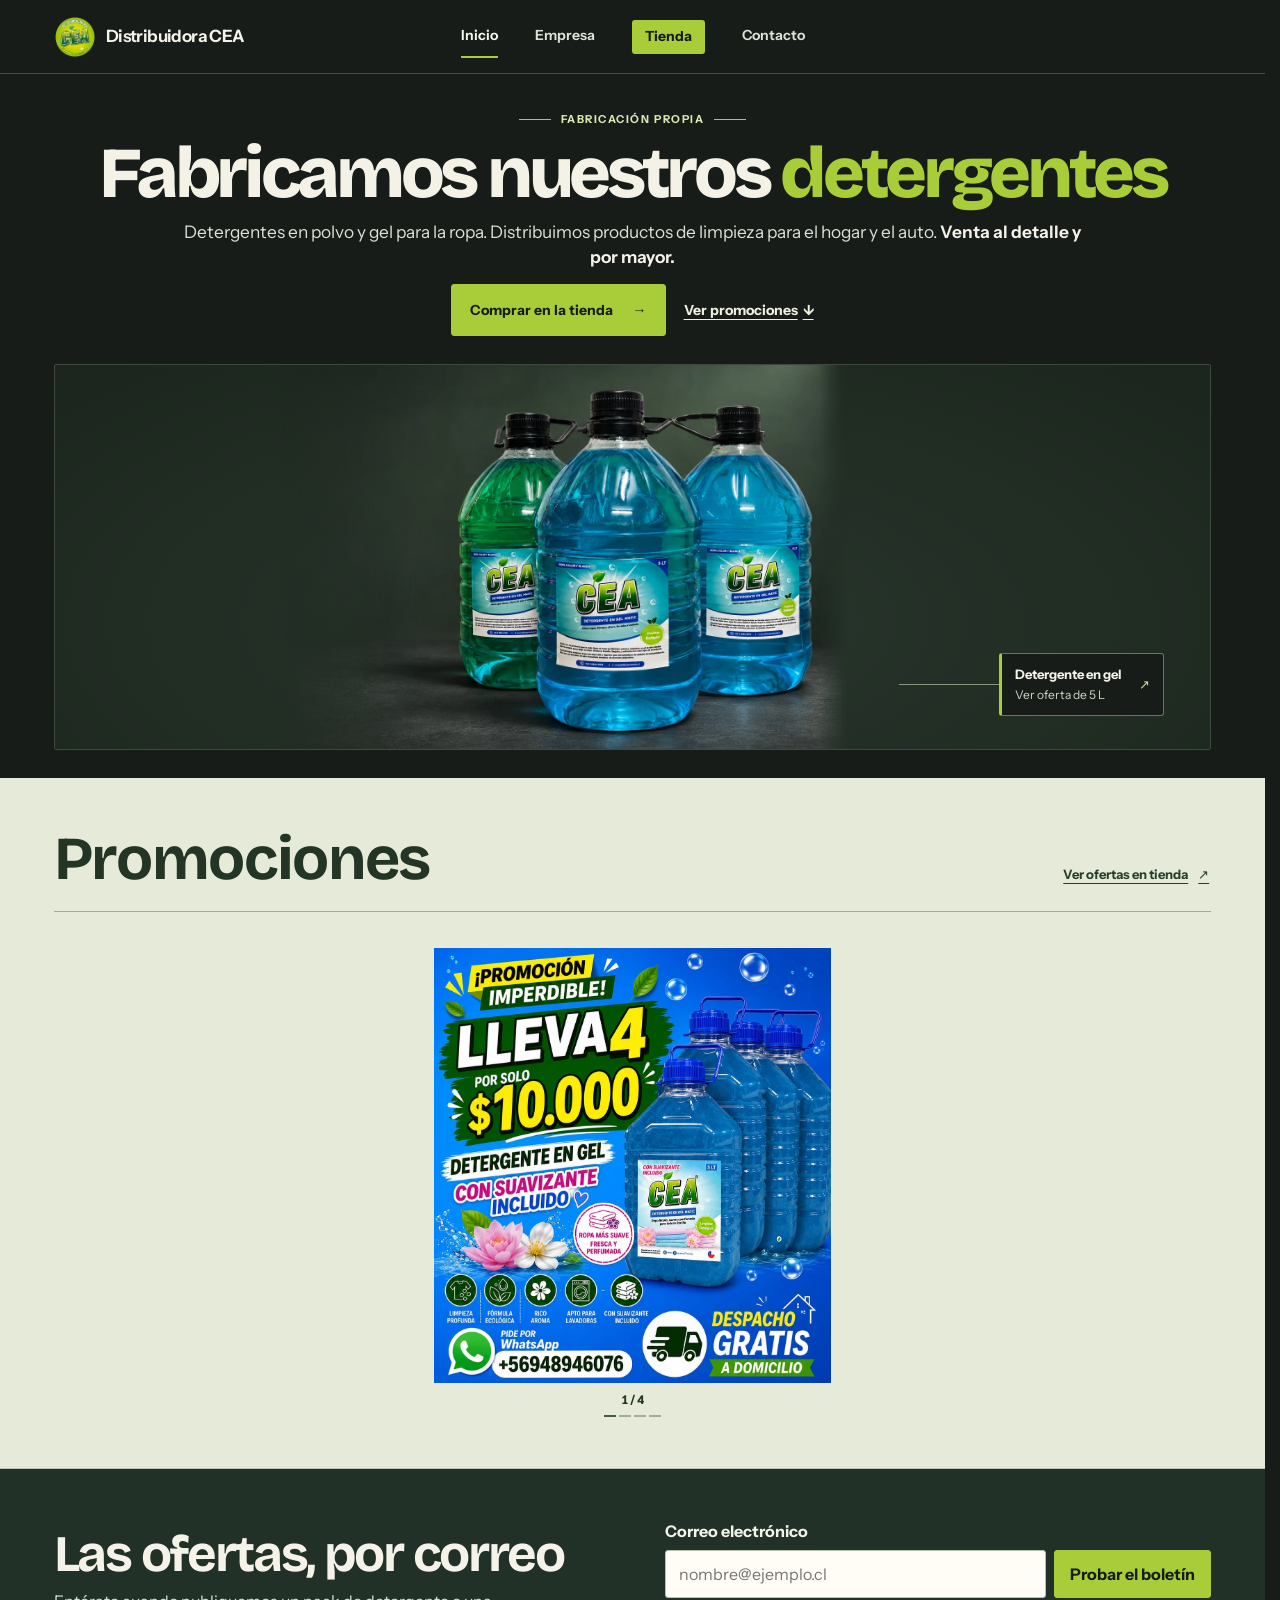
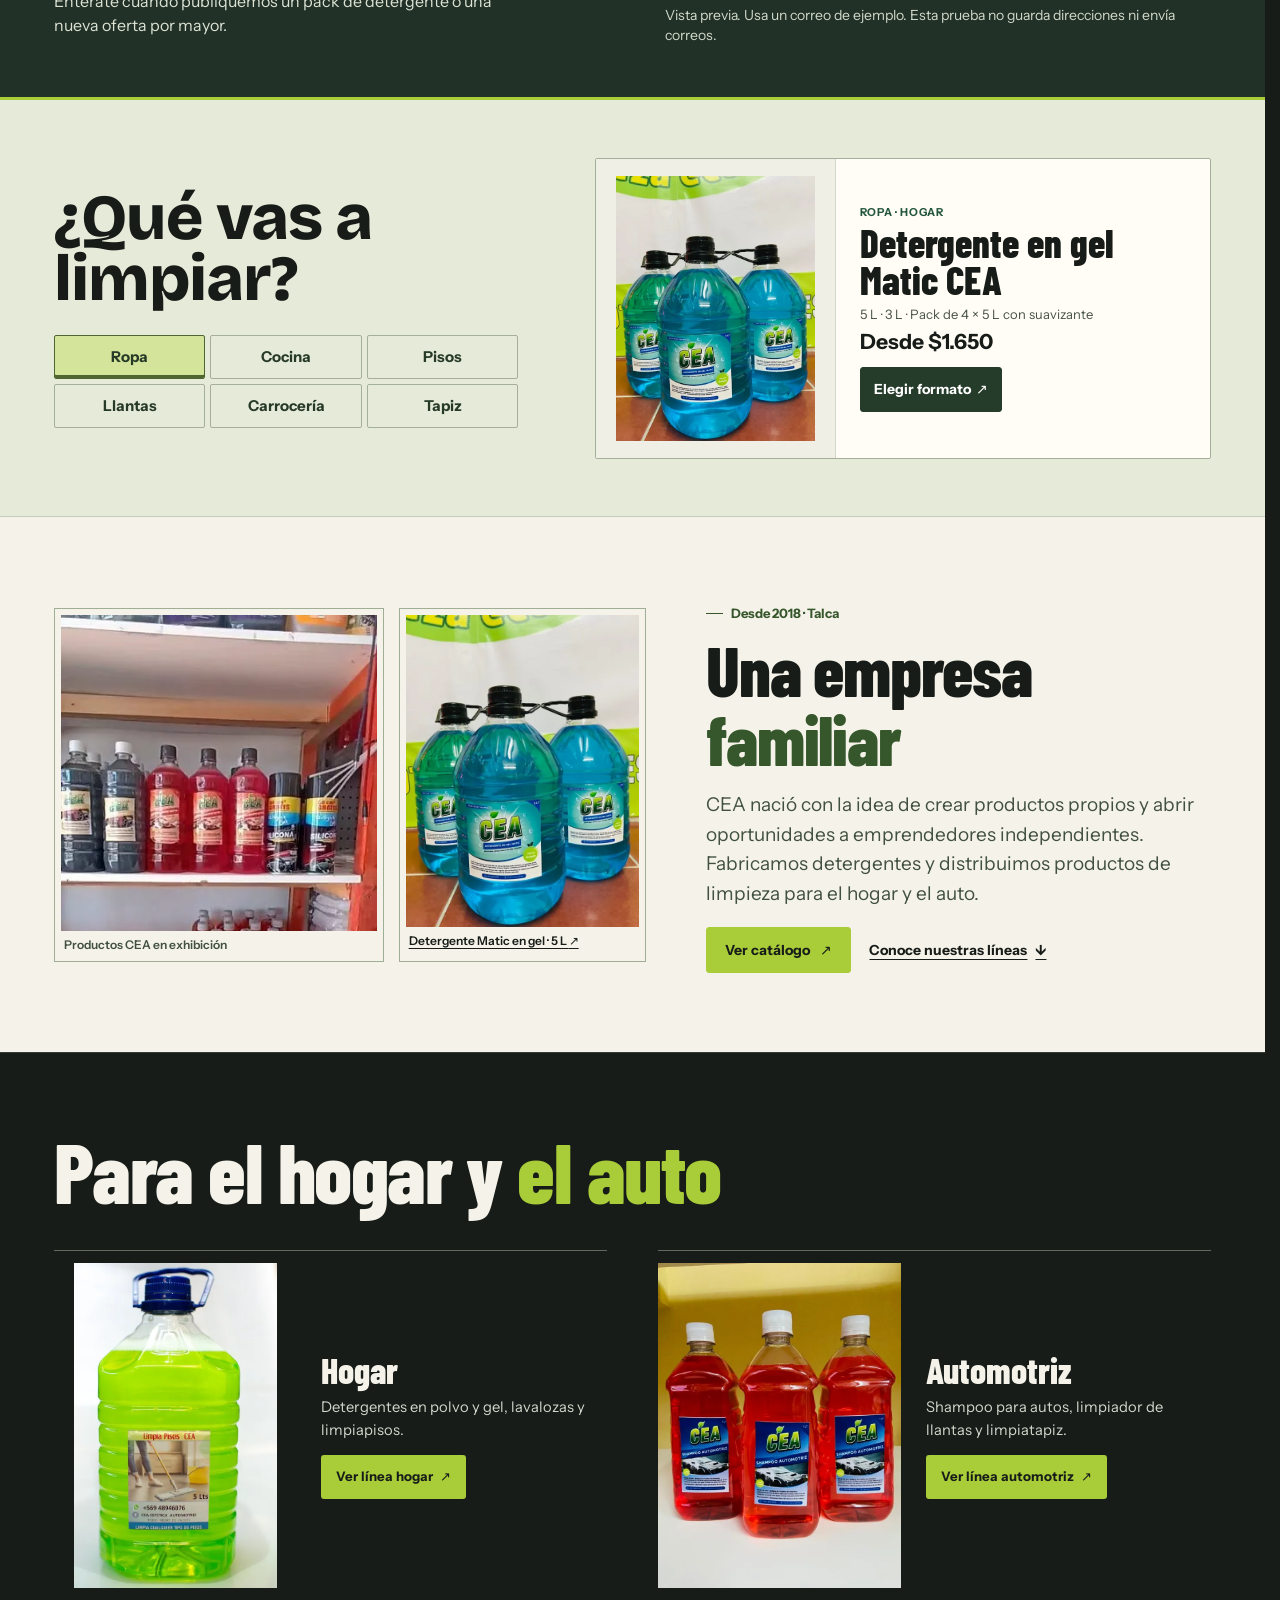
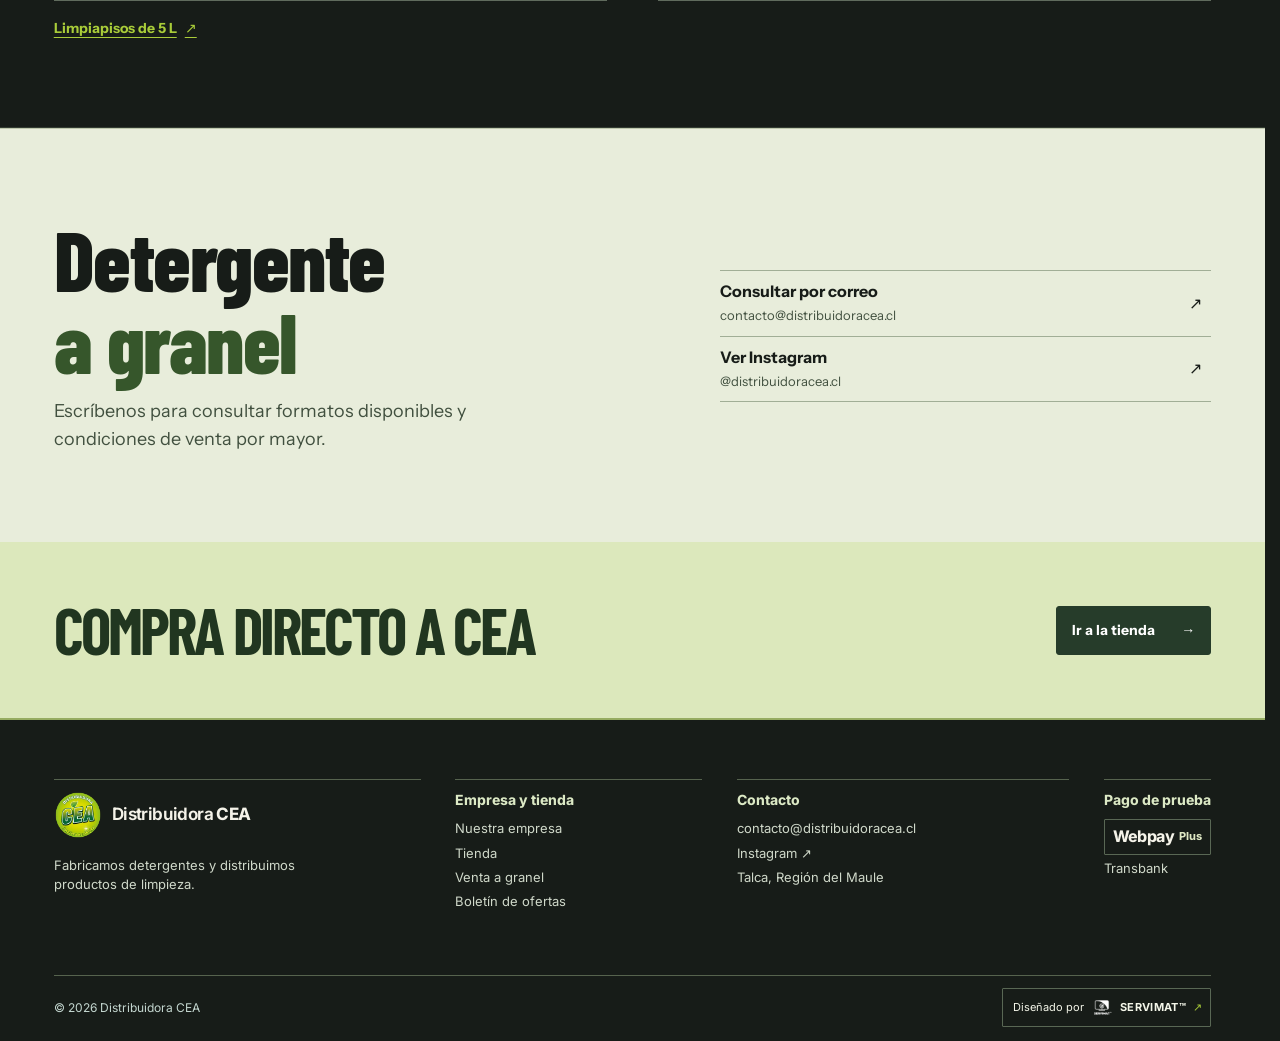
==== commit cc7b08be: "Agrega la vista previa del boletín de ofertas de CEA" ====
--- a/index.html
+++ b/index.html
@@ -13,8 +13,15 @@
   <link rel="stylesheet" href="sections.css">
   <link rel="stylesheet" href="commerce.css">
   <link rel="stylesheet" href="grafito.css">
+  <link rel="stylesheet" href="mercado.css">
+  <link rel="stylesheet" href="estante.css">
+  <link rel="stylesheet" href="ficha-mercado.css">
+  <link rel="stylesheet" href="cart-feedback.css">
+  <link rel="stylesheet" href="correo-pedido.css">
   <script src="catalog.js" defer></script>
   <script src="promotion-pricing.js" defer></script>
+  <script src="cart-feedback.js" defer></script>
+  <script src="correo-pedido.js" defer></script>
   <script src="storefront.js" defer></script>
   <script src="promotions.js" defer></script>
 </head>
@@ -88,6 +95,32 @@
           </div>
         </div>
       </section>
+      <section class="cea-newsletter" id="boletin" aria-labelledby="boletin-title">
+        <div class="shell newsletter-layout">
+          <div>
+            <h2 id="boletin-title">Las ofertas, por correo</h2>
+            <p>Entérate cuando publiquemos un pack de detergente o una nueva oferta por mayor.</p>
+          </div>
+          <div class="newsletter-panel">
+            <!-- Para activar las altas reales, poner en este enlace el href HTTPS del formulario público del boletín de CEA. -->
+            <a class="primary" data-newsletter-signup hidden>Suscribirme a las ofertas</a>
+            <form id="newsletter-preview-form" hidden>
+              <label for="newsletter-email">Correo electrónico</label>
+              <div class="newsletter-fields">
+                <input id="newsletter-email" type="email" placeholder="nombre@ejemplo.cl" required aria-describedby="newsletter-note" autocomplete="off">
+                <button class="primary" type="submit">Probar el boletín</button>
+              </div>
+              <p id="newsletter-note">Vista previa. Usa un correo de ejemplo. Esta prueba no guarda direcciones ni envía correos.</p>
+            </form>
+            <article class="newsletter-sample" data-newsletter-sample aria-labelledby="newsletter-subject" hidden>
+              <p>Correo de ejemplo</p>
+              <h3 id="newsletter-subject" tabindex="-1"></h3>
+              <p data-newsletter-offer></p>
+              <a data-newsletter-product>Ver el pack en la tienda</a>
+            </article>
+          </div>
+        </div>
+      </section>
       <section class="home-use" id="por-uso" aria-labelledby="home-use-title" hidden>
         <div class="shell home-use-layout">
           <div class="home-use-controls">
@@ -201,6 +234,7 @@
             <a href="#empresa" data-action="section" data-section="empresa">Nuestra empresa</a>
             <a href="#tienda" data-action="catalog" data-line="todos">Tienda</a>
             <a href="#granel" data-action="section" data-section="granel">Venta a granel</a>
+            <a href="#boletin" data-action="section" data-section="boletin">Boletín de ofertas</a>
           </nav>
           <div class="footer-contact">
             <h2 data-section-heading>Contacto</h2>
@@ -230,6 +264,7 @@
     </dialog>
     <dialog class="quick-dialog" aria-labelledby="quick-buy-title"></dialog>
     <div class="cart-toast" hidden>
+      <span class="cart-toast-mark" aria-hidden="true">✓</span>
       <span data-toast-label></span>
       <a href="#carrito" data-action="cart">Ver carrito <span aria-hidden="true">↗</span></a>
       <button type="button" data-action="dismiss-toast" aria-label="Cerrar aviso">×</button>
--- a/sections.css
+++ b/sections.css
@@ -672,6 +672,50 @@
 }
 .promotions-progress .is-current { background: #42613b; }
 
+.cea-newsletter {
+  background: #223127;
+  color: #f5f3e9;
+  border-bottom: 3px solid var(--cea-lime);
+  scroll-margin-top: calc(var(--header-height) + 8px);
+}
+.newsletter-layout {
+  display: grid;
+  grid-template-columns: 1fr 1fr;
+  align-items: center;
+  gap: clamp(1.5rem, 5vw, 5rem);
+  padding-block: clamp(2rem, 4vw, 3.5rem);
+}
+.store .cea-newsletter h2 { font: 700 clamp(2rem, 4vw, 3.5rem)/1 var(--heading); letter-spacing: -.045em; }
+.newsletter-layout > div > p { color: #dce3d4; max-width: 43ch; margin-top: .65rem; }
+.newsletter-fields { display: flex; gap: .5rem; margin-block: .45rem; }
+.newsletter-fields input {
+  flex: 1 1 10rem;
+  min-width: 0;
+  padding: .7rem .85rem;
+  border: 1px solid #b5c2ae;
+  border-radius: var(--radius);
+  background: var(--paper);
+  color: var(--ink);
+  font-size: 1rem;
+}
+.newsletter-panel label { font-weight: 700; }
+.store .newsletter-panel .primary { background: var(--cea-lime); border-color: var(--cea-lime); color: #171c18; font-size: 1rem; }
+.newsletter-panel .primary:hover { filter: brightness(1.08); }
+.newsletter-panel :focus-visible { outline: 2px solid #e5f3a5; outline-offset: 3px; }
+#newsletter-note { color: #d1d9ca; font-size: .875rem; }
+.newsletter-sample { padding: 1rem 1.2rem; border-left: 3px solid var(--cea-lime); background: #f5f3e9; color: var(--ink); }
+.newsletter-sample p:first-child { font-size: .875rem; color: #455841; }
+.newsletter-sample h3 { margin-block: .3rem; font: 700 1.4rem/1.2 var(--heading); }
+.newsletter-sample a { display: inline-block; margin-top: .65rem; font-weight: 700; text-underline-offset: .2em; }
+.newsletter-sample :focus-visible { outline-color: #36562b; }
+@media (max-width: 740px) {
+  .newsletter-layout { grid-template-columns: 1fr; gap: 1.25rem; }
+}
+@media (max-width: 420px) {
+  .newsletter-fields { flex-direction: column; }
+  .newsletter-fields input { flex: auto; }
+}
+
 @supports (height: 100svh) {
   .promotions-stage { --flyer-height: min(49svh, 435px, 94vw); }
 }
--- a/mercado.css
+++ b/mercado.css
@@ -0,0 +1,322 @@
+.shop-market {
+  --market-paper: #fbfaf5;
+  --market-ink: #212c25;
+  --market-rule: #cbd0c3;
+  color: var(--market-ink);
+  background: var(--market-paper);
+}
+
+.market-mast {
+  display: grid;
+  grid-template-columns: minmax(max-content, 1fr) minmax(200px, 1.45fr) minmax(max-content, 1fr);
+  align-items: center;
+  gap: 26px;
+  padding-block: 21px 16px;
+}
+.market-mast h1 {
+  font: 760 clamp(42px, 4.8vw, 64px)/1 var(--heading);
+  letter-spacing: -.065em;
+}
+.market-search {
+  display: flex;
+  align-items: stretch;
+  min-width: 0;
+  border: 1px solid #9ca699;
+  border-radius: 3px;
+  background: white;
+  color: var(--market-ink);
+}
+.market-search:focus-within { outline: 2px solid #4d7052; outline-offset: 2px; }
+.market-search input {
+  min-width: 0;
+  width: 100%;
+  border: 0;
+  border-radius: inherit;
+  padding: 10px 2px 10px 15px;
+  background: transparent;
+  color: inherit;
+  font-size: 16px;
+}
+.market-search input::placeholder { color: #566254; opacity: 1; }
+.shop-market .market-search input:focus { outline: 0; }
+.market-search button {
+  flex: none;
+  display: grid;
+  place-items: center;
+  width: 48px;
+  min-height: 46px;
+  background: transparent;
+  border: 0;
+}
+.market-search button:hover { background: #eaf0df; }
+.market-lens {
+  position: relative;
+  display: block;
+  width: 16px;
+  height: 16px;
+  margin-right: 3px;
+  border: 2px solid currentColor;
+  border-radius: 50%;
+}
+.market-lens::after {
+  position: absolute;
+  content: "";
+  width: 7px;
+  height: 2px;
+  background: currentColor;
+  top: 100%;
+  left: 82%;
+  transform: rotate(45deg);
+  transform-origin: left center;
+}
+.market-minimum { justify-self: end; font-size: 14px; color: #526051; }
+.market-minimum strong { color: var(--market-ink); font-variant-numeric: tabular-nums; }
+.market-nav {
+  display: flex;
+  gap: clamp(20px, 2.8vw, 42px);
+  border-block: 1px solid var(--market-rule);
+}
+.market-nav button {
+  min-height: 47px;
+  padding: 3px 1px 0;
+  background: none;
+  border: 0;
+  border-bottom: 3px solid transparent;
+  font-size: 16px;
+  font-weight: 650;
+}
+.market-nav button:hover { color: #33633f; border-color: #becab5; }
+.market-nav button[aria-pressed=true] { color: #253a26; border-color: #668521; }
+
+.market-features {
+  --factory-dark: #203128;
+  --factory-paper: #eef1d7;
+  --family-light: #e5edb8;
+  color: var(--factory-paper);
+  background: var(--factory-dark);
+  margin-top: clamp(12px, 1.35vw, 21px);
+}
+.market-features[data-family="detergente"] { --factory-dark: #163a35; --family-light: #bfe4de; }
+.market-features[data-family="pisos"] { --factory-dark: #2e3a20; --family-light: #e3e9c7; }
+.factory-bar {
+  display: flex;
+  justify-content: space-between;
+  align-items: center;
+  gap: 14px;
+  padding-inline: clamp(18px, 3.1vw, 44px);
+  border-bottom: 1px solid #dbe7ce45;
+}
+.factory-bar h2 { font: 650 clamp(18px, 1.5vw, 23px)/1.15 var(--heading); letter-spacing: -.035em; }
+.factory-families { display: flex; align-items: stretch; border-inline: 1px solid #dbe7ce45; }
+.factory-families button {
+  border: 0;
+  border-radius: 0;
+  min-height: 48px;
+  min-width: 58px;
+  background: none;
+  font-weight: 600;
+  padding: 6px clamp(12px,1.35vw,20px);
+  font-size: .9375rem;
+  color: #e0e7d8;
+}
+.factory-families button + button { border-left: 1px solid #dbe7ce45; }
+.factory-families button:hover { background: #ffffff12; color: white; }
+.factory-families button[aria-pressed=true] { background: #dce8a7; color: #213725; }
+#factory-display {
+  display: grid;
+  grid-template-columns: minmax(0, 1.12fr) minmax(0, 1fr);
+  grid-template-rows: auto 1fr;
+  position: relative;
+  isolation: isolate;
+}
+.factory-intro, .factory-buy { grid-column: 1; padding-inline: clamp(18px, 3.1vw, 44px); }
+.factory-intro { grid-row: 1; padding-top: clamp(21px, 2vw, 32px); }
+.factory-intro h3 {
+  margin: 0;
+  max-width: 13ch;
+  color: #f7f6e9;
+  font: 745 clamp(38px, 4.8vw, 69px)/.94 var(--heading);
+  letter-spacing: -.065em;
+  text-wrap: balance;
+}
+.factory-intro p { margin-top: 8px; color: #dce4d4; font-size: 1rem; }
+.factory-buy { grid-row: 2; align-self: end; padding-block: 17px clamp(19px, 1.7vw, 28px); }
+.factory-options { padding: 0; margin: 0; border: 0; min-width: 0; }
+.factory-options legend { padding: 0; margin-bottom: 5px; font-size: .875rem; color: #e0e6d6; }
+.factory-options > div { display: flex; gap: 5px; flex-wrap: wrap; }
+.factory-options button {
+  min-height: 44px;
+  min-width: 61px;
+  padding: 5px 10px;
+  border-radius: 2px;
+  border: 1px solid #829581;
+  background: transparent;
+  color: var(--factory-paper);
+  font: 650 .9375rem/1.2 var(--body-font);
+}
+.factory-options button:hover { background: #ffffff16; }
+.factory-options button[aria-pressed=true] {
+  background: #eff0d9;
+  color: #1f3225;
+  border-color: #eff0d9;
+}
+.factory-order {
+  display: grid;
+  grid-template-columns: minmax(0,1fr) auto;
+  align-items: center;
+  gap: 10px 18px;
+  margin-top: 14px;
+  border-top: 1px solid #adbea65c;
+  padding-top: 12px;
+}
+.factory-price > div { display: flex; flex-wrap: wrap; align-items: baseline; gap: 0 8px; }
+.factory-price strong { font: 715 clamp(27px, 2.3vw, 36px)/1.05 var(--heading); letter-spacing: -.045em; font-variant-numeric: tabular-nums; }
+.factory-price span, .factory-price small { font-size: .875rem; line-height: 1.35; }
+.factory-price small { display: block; color: #d4dec8; }
+.factory-price small:not(:empty) { margin-top: 4px; }
+.shop-market .factory-buy-button {
+  display: inline-flex;
+  justify-content: space-between;
+  align-items: center;
+  gap: clamp(10px, 1.5vw, 20px);
+  min-height: 46px;
+  min-width: 106px;
+  padding: 8px 14px;
+  border: 0;
+  border-radius: 2px;
+  background: #c7e469;
+  color: #20301e;
+  font-weight: 730;
+}
+.factory-buy-button [data-add-icon] { font: 500 1.25rem/1 var(--body-font); }
+.shop-market .factory-buy-button:hover { background: #d7ec8f; }
+.shop-market .factory-buy-button[data-added] { background: #e9f3cd; }
+.shop-market .market-features button:focus-visible { outline: 3px solid #d8ee94; outline-offset: 3px; }
+.shop-market .factory-families button:focus-visible { outline-offset: -4px; }
+.shop-market .factory-families button[aria-pressed=true]:focus-visible { outline-color: #415631; }
+
+.market-photo-stage {
+  grid-row: 1 / 3;
+  grid-column: 2;
+  position: relative;
+  overflow: hidden;
+  display: grid;
+  place-items: center;
+  min-width: 0;
+  min-height: 0;
+  margin: 0;
+  background: radial-gradient(ellipse at 62% 38%, #f5f7de 0%, #e6edbe 53%, #c9d697 100%);
+  clip-path: polygon(8% 0, 100% 0, 100% 100%, 0 100%);
+}
+.market-features .market-photo-stage .shelf-sack {
+  position: absolute;
+  height: 90%;
+  align-self: end;
+  justify-self: center;
+  bottom: 4%;
+  left: 53%;
+  transform: translateX(-50%);
+  filter: drop-shadow(4px 6px 5px #41603a29);
+}
+.market-features[data-family="detergente"] .market-photo-stage { background: #c4e4dd; }
+.market-features[data-family="detergente"] .market-photo-stage > img {
+  position: absolute;
+  inset: 0;
+  width: 100%;
+  height: 100%;
+  object-fit: cover;
+  object-position: 50% 50%;
+}
+.market-features[data-family="pisos"] .market-photo-stage { background: var(--family-light); }
+.market-features[data-family="pisos"] .market-photo-stage > img {
+  position: absolute;
+  height: 88%;
+  width: auto;
+  max-width: 84%;
+  object-fit: contain;
+}
+
+.shop-market .catalog-zone { padding-block: clamp(23px, 2.5vw, 38px) clamp(42px, 5vw, 72px); }
+.market-catalog-head {
+  display: flex;
+  justify-content: space-between;
+  align-items: end;
+  flex-wrap: wrap;
+  gap: 12px 20px;
+  margin-bottom: 15px;
+}
+.market-result-title { display: flex; flex-wrap: wrap; align-items: baseline; gap: 4px 12px; }
+.market-result-title h2 { font: 720 clamp(29px, 3.2vw, 46px)/1 var(--heading); letter-spacing: -.06em; }
+.market-result-title .catalog-count { margin: 0; font-size: 14px; color: #536050; }
+.market-controls { display: flex; align-items: end; flex-wrap: wrap; gap: 7px 12px; }
+.market-controls label { display: grid; gap: 3px; color: #505e50; font-size: .8125rem; }
+.market-controls select, .market-controls button {
+  min-width: 0;
+  min-height: 42px;
+  padding: 6px 11px;
+  border: 1px solid #bbc3b6;
+  border-radius: 2px;
+  background: var(--market-paper);
+  color: #2f3d30;
+  font-size: .875rem;
+  font-weight: 600;
+}
+.market-controls select { cursor: pointer; padding-right: 25px; }
+.market-controls button:is(:hover, [aria-expanded=true]) { background: #e7eddc; }
+.shop-market .catalog-reset { margin: -5px 0 12px; padding-inline: 2px; text-decoration: underline; text-underline-offset: 3px; }
+.shop-market .use-zone { margin-bottom: 16px; border: 1px solid var(--market-rule); background: #f0f3e8; }
+.shop-market .use-layout { padding: clamp(14px, 2vw, 23px); }
+
+
+@media (max-width: 900px) {
+  .market-mast { grid-template-columns: max-content 1fr max-content; gap: 16px; }
+  #factory-display { grid-template-columns: minmax(0, 1.25fr) minmax(0, 1fr); }
+  .factory-order { gap: 8px; }
+  .factory-price span { display: block; }
+}
+@media (min-width: 701px) {
+  #factory-display { min-height: clamp(330px, 26.8vw, 390px); }
+}
+@media (max-width: 700px) {
+  .market-mast { grid-template-columns: 1fr auto; gap: 10px; padding-block: 12px 10px; }
+  .market-search { grid-column: 1 / -1; grid-row: 2; }
+  .market-nav { justify-content: space-between; gap: 7px; }
+  .market-nav button { min-height: 44px; font-size: 15px; }
+  .factory-bar { padding: 0 0 0 15px; }
+  .factory-bar h2 { font-size: 1rem; }
+  .factory-families { border-right: 0; }
+  .factory-families button { min-height: 46px; min-width: 44px; padding-inline: 8px; font-size: .875rem; }
+  #factory-display { grid-template-columns: minmax(0, 1.18fr) minmax(0, 1fr); grid-template-rows: auto auto; }
+  .factory-intro { align-self: center; padding: 18px 7px 18px 15px; }
+  .factory-intro h3 { font-size: clamp(29px, 7.1vw, 45px); }
+  .factory-intro p { margin-top: 7px; font-size: .875rem; }
+  .market-photo-stage { grid-row: 1; min-height: clamp(132px, 28vw, 175px); }
+  .factory-buy { grid-column: 1/-1; padding: 13px 15px 15px; border-top: 1px solid #adbea65c; }
+  .factory-options > div { gap: 5px; }
+  .factory-options button { min-height: 44px; min-width: 0; padding: 5px 10px; }
+  .market-features[data-family="polvo"] .factory-options > div { display: grid; grid-template-columns: repeat(4,minmax(0,1fr)); }
+  .market-features[data-family="polvo"] .factory-options button { padding-inline: 2px; }
+  .factory-order { margin-top: 11px; padding-top: 10px; }
+  .factory-buy-button { font-size: .9375rem; }
+  .market-catalog-head { align-items: stretch; gap: 10px; }
+  .market-controls { display: grid; width: 100%; grid-template-columns: repeat(2, minmax(0, 1fr)) auto; gap: 7px; }
+  .market-controls select { width: 100%; padding-inline: 5px; }
+  .market-controls button { padding-inline: 7px; }
+}
+@media (max-width: 425px) {
+  .market-controls { grid-template-columns: repeat(2, minmax(0, 1fr)); }
+  .market-controls .market-finder { grid-column: 1/-1; justify-self: start; background: none; border: 0; min-height: 42px; padding-inline: 1px; text-decoration: underline; text-underline-offset: 4px; }
+}
+@media (max-width: 365px) {
+  .factory-bar { gap: 0 8px; }
+  .factory-bar h2 { padding-block: 5px; }
+  .factory-options button { padding-inline: 7px; }
+  .market-minimum { text-align: right; }
+}
+@media (prefers-reduced-motion: no-preference) {
+  .market-features #factory-display { transition: opacity 340ms ease-out; }
+  .market-features.factory-changing #factory-display { opacity: .16; transition-duration: 200ms; }
+  .factory-intro, .market-photo-stage { animation: factory-develop 320ms ease-out; }
+  .market-features button, .market-nav button { transition: background-color .16s, border-color .16s, color .16s; }
+  @keyframes factory-develop { from { opacity: .68; translate: 0 3px; } to { opacity: 1; translate: 0; } }
+}
--- a/estante.css
+++ b/estante.css
@@ -0,0 +1,218 @@
+.shop-market.shop-screen .products {
+  display: grid;
+  grid-template-columns: repeat(4, minmax(0, 1fr));
+  gap: clamp(28px, 4vw, 54px) clamp(12px, 1.8vw, 24px);
+}
+
+.shop-market .products .product {
+  --shelf-photo: #eeeee4;
+  overflow: visible;
+  border: 0;
+  border-radius: 0;
+  background: transparent;
+  box-shadow: none;
+}
+
+.shop-market .products .product[data-shelf-line="automotriz"] {
+  --shelf-photo: #e6ece8;
+}
+
+.shop-market .products .product-picture {
+  aspect-ratio: 1.42;
+  min-height: 0;
+  background: var(--shelf-photo);
+  border: 1px solid #39433724;
+  border-radius: 2px;
+}
+
+.shop-market .products .product-picture img {
+  padding: clamp(10px, 1.35vw, 20px);
+  object-fit: contain;
+  object-position: center;
+}
+
+/* The powder photograph is part of CEA's original landscape flyer. */
+.shop-market .products .shelf-sack,
+.market-photo-stage .shelf-sack {
+  position: relative;
+  display: block;
+  height: 90%;
+  aspect-ratio: 400 / 610;
+}
+
+.shop-market .products .shelf-sack img,
+.market-photo-stage .shelf-sack img {
+  position: absolute;
+  inset: -2.46% auto auto -197.5%;
+  width: 312.5%;
+  height: 136.56%;
+  max-width: none;
+  padding: 0;
+  object-fit: fill;
+  clip-path: polygon(
+    67.8% 3.8%, 72% 4.8%, 77.4% 5.4%, 82.1% 5.3%, 87.3% 4.8%, 93.8% 3.1%,
+    93.9% 3.4%, 93.8% 6%, 92.6% 18%, 91.3% 35.3%, 90.2% 54.6%, 90.1% 63.3%,
+    90.3% 68.8%, 91% 71.5%, 91% 73%, 90.6% 73.6%, 89.2% 73.7%, 77.4% 70.7%,
+    64.5% 68.4%, 64.1% 67.6%, 65.7% 60.4%, 66.4% 59.8%, 66.8% 58.6%, 66.4% 58%,
+    67.9% 38.5%, 68.5% 22.6%, 68.4% 13.8%, 68.2% 10.6%, 67.8% 8.2%, 67.7% 5.9%
+  );
+}
+
+.shop-market .products .product-picture[data-photo="producto-573"] img {
+  object-fit: cover;
+  padding: 0;
+}
+
+/* Let the labelled 5 L container occupy the same shelf as the powder sack. */
+.shop-market .products .product-picture[data-photo="producto-565"] img {
+  position: absolute;
+  inset: 50% auto auto 50%;
+  translate: -50% -50%;
+  width: auto;
+  height: 85%;
+  max-width: 90%;
+  padding: 0;
+}
+
+.shop-market .products .product-picture[data-photo="producto-565"] img,
+.market-features[data-family="pisos"] .market-photo-stage > img {
+  clip-path: polygon(
+    29% 3.5%, 44% 1.6%, 62% 1.4%, 67.5% 2.5%, 69% 5%, 68.5% 9%,
+    65% 14%, 61% 15%, 55% 15.5%, 56.5% 18%, 73% 26.5%, 79% 30%,
+    81.7% 34.5%, 81.2% 41%, 80% 44.5%, 81.5% 47%, 80% 87%,
+    78.5% 92%, 74% 95%, 65% 97.7%, 53% 98.5%, 32% 98%, 20% 96%,
+    14% 92%, 12.5% 88%, 12% 79%, 11.5% 40%, 12% 31.5%, 14% 28.5%,
+    29% 20%, 33% 16.2%, 33.5% 15%, 29% 14.6%, 28.5% 11.5%
+  );
+}
+
+.shop-market .products .shelf-no-photo {
+  color: #677064;
+  font-size: .875rem;
+}
+
+.shop-market .products .product-picture[data-photo=""] {
+  background: transparent;
+  border-style: dashed;
+}
+
+.shop-market .products .product-copy {
+  align-items: stretch;
+  gap: 5px;
+  padding: 13px 1px 12px;
+}
+
+.shop-market .products .product-copy h3 {
+  min-height: 2.24em;
+  margin: 0;
+  color: #1d2b22;
+  font: 730 clamp(1.0625rem, 1.55vw, 1.375rem)/1.12 var(--heading);
+  letter-spacing: -.035em;
+  text-wrap: pretty;
+  overflow-wrap: break-word;
+}
+
+.shop-market .products .shelf-price-context {
+  display: block;
+  color: #53604f;
+  font-size: .875rem;
+  line-height: 1.4;
+}
+
+.shop-market .products .shelf-pricing {
+  margin-top: 0;
+  padding-top: 6px;
+}
+
+.shop-market .products .shelf-pricing p {
+  display: flex;
+  flex-wrap: wrap;
+  align-items: baseline;
+  gap: 5px;
+  margin: 0;
+  padding: 0;
+  margin-top: 4px;
+  color: #203824;
+  font: 760 clamp(1.25rem, 1.85vw, 1.625rem)/1.1 var(--heading);
+  letter-spacing: -.045em;
+}
+
+.shop-market .products .shelf-pricing p small {
+  color: #4d594c;
+  font: 590 .8125rem/1.3 var(--body-font);
+  letter-spacing: normal;
+}
+
+.shop-market .products .product-volume-price {
+  display: block;
+  margin-top: 5px;
+  color: #37533b;
+  font: 590 .8125rem/1.35 var(--body-font);
+}
+
+.shop-market .products .product-actions { padding: 0; }
+
+.shop-market .products .quick-add {
+  min-height: 44px;
+  border: 1px solid #a4bd4f;
+  border-radius: 2px;
+  background: #c5df6d;
+  color: #20321c;
+  padding: 6px 12px;
+  font-size: .9375rem;
+  font-weight: 730;
+}
+
+.shop-market .products .quick-add > span[aria-hidden="true"] {
+  flex-basis: 26px;
+  height: 21px;
+  border: 0;
+  border-inline-start: 1px solid currentColor;
+  border-radius: 0;
+  padding-inline-start: 8px;
+  font-size: 18px;
+  font-weight: 500;
+}
+
+.shop-market .products .quick-add[data-added] {
+  background: #2a432d;
+  border-color: #2a432d;
+  color: #f5f5e7;
+}
+
+.shop-market .products .empty { grid-column: 1 / -1; }
+
+@media (hover: hover) {
+  .shop-market .products .product:hover { box-shadow: none; }
+  .shop-market .products .product-link:hover .product-picture {
+    background: var(--shelf-photo);
+    border-color: #8a9b76;
+  }
+  .shop-market .products .quick-add:not([data-added]):hover {
+    background: #b6d353;
+    border-color: #839d39;
+  }
+}
+
+@media (prefers-reduced-motion: no-preference) and (hover: hover) {
+  .shop-market .products .product-picture img { transition: transform 240ms ease-out; }
+  .shop-market .products .product-link:hover .product-picture img { transform: translateY(-2px); }
+}
+
+@media (max-width: 1020px) {
+  .shop-market.shop-screen .products { grid-template-columns: repeat(3, minmax(0, 1fr)); }
+}
+
+@media (max-width: 720px) {
+  .shop-market.shop-screen .products { grid-template-columns: repeat(2, minmax(0, 1fr)); }
+}
+
+@media (max-width: 520px) {
+  .shop-market .products .product-picture { aspect-ratio: 1.2; }
+  .shop-market .products .product-copy { padding-block: 10px; }
+}
+
+@media (max-width: 354px) {
+  .shop-market.shop-screen .products { grid-template-columns: minmax(0, 1fr); }
+  .shop-market .products .product-picture { aspect-ratio: 1.6; }
+}
--- a/ficha-mercado.css
+++ b/ficha-mercado.css
@@ -0,0 +1,291 @@
+/* Continuidad de la ficha con el catálogo de productos CEA. */
+.product-detail {
+  --detail-ink: #1d2b22;
+  --detail-muted: #505c4d;
+  --detail-rule: #cbd2c1;
+  --detail-photo: #eeeee4;
+  --detail-action: #c5df6d;
+  padding-block: 18px clamp(38px, 6vw, 78px);
+}
+
+.product-detail .back {
+  min-height: 44px;
+  margin-bottom: clamp(12px, 2vw, 24px);
+  color: #37513b;
+  font-size: .875rem;
+  font-weight: 650;
+}
+
+.product-detail .product-view {
+  grid-template-columns: minmax(0, .98fr) minmax(0, 1.02fr);
+  gap: clamp(25px, 4vw, 58px);
+  align-items: start;
+}
+
+.product-detail .detail-photo {
+  margin: 0;
+  padding: clamp(12px, 2vw, 27px);
+  border: 1px solid #39433724;
+  border-radius: 2px;
+  background: var(--detail-photo);
+}
+
+.product-detail .detail-photo img {
+  width: 100%;
+  height: clamp(300px, 37vw, 500px);
+  max-height: none;
+  padding: 0;
+  object-fit: contain;
+  object-position: center;
+}
+
+.product-detail .detail-photo .photo-fallback {
+  min-height: clamp(300px, 37vw, 500px);
+  background: transparent;
+}
+
+.product-detail .product-view > .detail-summary {
+  padding: 3px 0 0;
+  border: 0;
+  border-radius: 0;
+  background: transparent;
+  color: var(--detail-ink);
+}
+
+.product-detail .detail-intro .eyebrow {
+  color: #465a42;
+  font-size: .8125rem;
+  font-weight: 650;
+  line-height: 1.45;
+  letter-spacing: 0;
+  text-transform: none;
+}
+
+.product-detail .detail-intro .view-title {
+  max-width: 22ch;
+  margin: 10px 0 15px;
+  color: var(--detail-ink);
+  font: 730 clamp(2rem, 3.7vw, 3.375rem)/1.04 var(--heading);
+  letter-spacing: -.045em;
+  text-wrap: pretty;
+  overflow-wrap: break-word;
+}
+
+.product-detail .detail-intro .description {
+  max-width: 55ch;
+  margin: 0;
+  color: var(--detail-muted);
+  font-size: .9375rem;
+  line-height: 1.6;
+}
+
+.product-detail .detail-purchase {
+  margin-top: clamp(19px, 2.5vw, 31px);
+  padding-top: clamp(18px, 2vw, 25px);
+  border-top: 1px solid var(--detail-rule);
+}
+
+.product-detail .detail-price-row {
+  display: flex;
+  flex-wrap: wrap;
+  align-items: baseline;
+  gap: 6px 10px;
+  margin-bottom: 22px;
+}
+
+.product-detail .detail-price-row .detail-price {
+  margin: 0;
+  color: #203824;
+  font: 760 clamp(2rem, 3vw, 2.625rem)/1 var(--heading);
+  letter-spacing: -.05em;
+  font-variant-numeric: tabular-nums;
+}
+
+.product-detail .detail-price-row > span {
+  flex-basis: 100%;
+  color: var(--detail-muted);
+  font-size: .875rem;
+  line-height: 1.4;
+}
+
+.product-detail .detail-label {
+  display: block;
+  color: var(--detail-ink);
+  font-size: .875rem;
+  font-weight: 700;
+}
+
+.product-detail .variant-group {
+  gap: 7px;
+  margin: 8px 0 20px;
+}
+
+.product-detail .variant-group .chip {
+  min-height: 44px;
+  max-width: 100%;
+  border: 1px solid #98a28e;
+  border-radius: 2px;
+  padding: 9px 13px;
+  background: #fffdf6;
+  color: #364b32;
+  font-size: .875rem;
+  line-height: 1.35;
+  overflow-wrap: anywhere;
+}
+
+.product-detail .variant-group .chip[aria-pressed="true"] {
+  border-color: #2a432d;
+  background: #2a432d;
+  color: #fffdf6;
+}
+
+.product-detail .detail-actions {
+  display: grid;
+  grid-template-columns: auto minmax(0, 1fr);
+  align-items: stretch;
+  gap: 11px;
+  margin: 8px 0 11px;
+}
+
+.product-detail .detail-actions .quantity {
+  align-self: stretch;
+  border: 1px solid #98a28e;
+  border-radius: 2px;
+  background: #fffdf6;
+}
+
+.product-detail .detail-actions .quantity button {
+  min-width: 44px;
+  min-height: 48px;
+  border-radius: 0;
+  color: #2a432d;
+  background: transparent;
+}
+
+.product-detail .detail-actions .quantity button:disabled { color: #77816f; }
+.product-detail .detail-actions .quantity output { min-width: 38px; font-size: 1rem; }
+
+.product-detail .detail-actions .primary {
+  justify-content: space-between;
+  min-height: 50px;
+  padding: 10px 15px;
+  border: 1px solid #a4bd4f;
+  border-radius: 2px;
+  background: var(--detail-action);
+  color: #20321c;
+  font-size: .9375rem;
+  font-weight: 730;
+}
+
+.product-detail .detail-actions .primary [data-add-icon] {
+  padding-inline-start: 13px;
+  border-inline-start: 1px solid #6f893c;
+  font-size: 1.125rem;
+  font-weight: 500;
+}
+
+.product-detail .detail-note {
+  margin: 0;
+  color: var(--detail-muted);
+  font-size: .8125rem;
+  line-height: 1.5;
+  font-variant-numeric: tabular-nums;
+}
+
+.product-detail .quantity-prices {
+  margin-top: 25px;
+  font-size: .875rem;
+}
+
+.product-detail .quantity-prices > strong { margin-bottom: 10px; font-weight: 700; }
+.product-detail .quantity-prices dl > div { min-height: 46px; border-color: var(--detail-rule); }
+.product-detail .quantity-prices dd { color: #2f4a31; font-weight: 720; }
+.product-detail .quantity-prices .tier-quantity {
+  min-height: 44px;
+  padding: 6px 0;
+  border-color: transparent;
+  border-radius: 0;
+  background: transparent;
+  color: #37513b;
+  font-weight: 650;
+  text-decoration: underline;
+  text-underline-offset: 3px;
+}
+
+.product-detail :is(button, a):focus-visible {
+  outline: 3px solid #466a31;
+  outline-offset: 3px;
+}
+
+@media (hover: hover) {
+  .product-detail .variant-group .chip:not([aria-pressed="true"]):hover { border-color: #587547; background: #edf1df; }
+  .product-detail .detail-actions .quantity button:hover:enabled { background: #e9efcf; }
+  .product-detail .detail-actions .primary:not([data-added]):hover { border-color: #839d39; background: #b6d353; filter: none; }
+  .product-detail .quantity-prices .tier-quantity:hover { border-color: transparent; color: #1d3521; text-decoration-thickness: 2px; }
+}
+
+@media (min-width: 901px) and (min-height: 700px) {
+  .product-detail .detail-photo { position: sticky; top: calc(var(--header-height) + 21px); }
+}
+
+@media (max-width: 760px) {
+  .product-detail .product-view { grid-template-columns: minmax(0, 1fr); gap: 23px; }
+  .product-detail .detail-photo img { height: clamp(250px, 56vw, 370px); }
+  .product-detail .detail-photo .photo-fallback { min-height: 250px; }
+  .product-detail .detail-intro .view-title { max-width: 26ch; font-size: clamp(2rem, 5.5vw, 2.8rem); }
+  .product-detail .detail-intro .description { max-width: 65ch; }
+  .product-detail .detail-purchase { margin-top: 20px; }
+}
+
+@media (max-width: 390px) {
+  .product-detail .detail-actions { grid-template-columns: minmax(0, 1fr); }
+  .product-detail .detail-actions .quantity { justify-self: start; }
+  .product-detail .detail-actions .primary { min-height: 48px; }
+  .product-detail .quantity-prices dl > div { gap: 5px; font-size: .8125rem; }
+}
+
+@media (prefers-reduced-motion: no-preference) {
+  .product-detail :is(.chip, .quantity button, .detail-actions .primary) {
+    transition: background-color 150ms ease-out, border-color 150ms ease-out, color 150ms ease-out;
+  }
+}
+
+/* La compra rápida usa la misma relación entre presentación y precio. */
+.quick-dialog .quick-format-label {
+  display: grid;
+  gap: 7px;
+  font-size: .875rem;
+  font-weight: 700;
+}
+
+.quick-dialog .quick-format-price {
+  display: grid;
+  gap: 4px;
+  margin: 14px 0 18px;
+  padding-bottom: 17px;
+  border-bottom: 1px solid var(--commerce-rule);
+}
+
+.quick-dialog .quick-format-price strong {
+  color: var(--commerce-petrol);
+  font: 760 clamp(1.625rem, 4vw, 2rem)/1.1 var(--heading);
+  letter-spacing: -.045em;
+  font-variant-numeric: tabular-nums;
+}
+
+.quick-dialog .quick-format-price span {
+  color: var(--commerce-muted);
+  font-size: .875rem;
+  font-weight: 500;
+  line-height: 1.4;
+  overflow-wrap: anywhere;
+}
+
+.quick-dialog .quick-quantity > strong { font-size: .875rem; }
+.quick-dialog .quick-summary { gap: 10px; }
+.quick-dialog .quick-summary > span { line-height: 1.4; }
+.quick-dialog .quantity-prices dd { font-size: .8125rem; }
+
+@media (max-width: 390px) {
+  .quick-dialog .quantity-prices dl > div { gap: 5px; font-size: .8125rem; }
+}
--- a/cart-feedback.css
+++ b/cart-feedback.css
@@ -0,0 +1,39 @@
+.cart-flight {
+  position: fixed;
+  z-index: 20;
+  width: 58px;
+  height: 68px;
+  padding: 5px;
+  border: 1px solid #829572;
+  border-radius: 3px;
+  background: #fffdf6;
+  box-shadow: 0 6px 17px #171c1833;
+  object-fit: contain;
+  pointer-events: none;
+  will-change: transform, opacity;
+}
+
+.store .cart-toast {
+  grid-template-columns: 34px minmax(0, 1fr) auto 36px;
+  column-gap: 9px;
+}
+.cart-toast-mark {
+  display: grid;
+  place-items: center;
+  width: 30px;
+  height: 30px;
+  border: 1px solid #b8d867;
+  color: #d8eda8;
+  font-size: 20px;
+  font-weight: 700;
+}
+.store .cart-toast button { width: 36px; }
+@media (max-width: 435px) {
+  .store .cart-toast {
+    grid-template-columns: 30px minmax(0, 1fr) 36px;
+    row-gap: 0;
+  }
+  .store .cart-toast a { grid-column: 2; grid-row: 2; justify-self: start; min-height: 32px; }
+  .store .cart-toast button { grid-column: 3; grid-row: 1 / 3; }
+  .cart-toast-mark { grid-row: 1 / 3; }
+}
--- a/correo-pedido.css
+++ b/correo-pedido.css
@@ -0,0 +1,191 @@
+body:has(.cea-email-preview[open]) { overflow: hidden; }
+
+.cea-email-preview {
+  --email-ink: #171c18;
+  --email-paper: #fffdf7;
+  --email-muted: #52604f;
+  --email-line: #c3ccb9;
+  --email-lime: #a9cc39;
+  width: min(100% - 32px, 740px);
+  max-height: calc(100vh - 32px);
+  max-height: calc(100dvh - 32px);
+  margin: auto;
+  padding: 0;
+  overflow: auto;
+  border: 1px solid #76866a;
+  border-radius: 2px;
+  background: #ecefe3;
+  color: var(--email-ink);
+  font: 400 15px/1.5 var(--body-font, "Instrument Sans", Arial, sans-serif);
+  color-scheme: light;
+}
+
+.cea-email-preview::backdrop { background: rgb(14 22 16 / .7); }
+.cea-email-preview *, .cea-email-preview *::before, .cea-email-preview *::after { box-sizing: border-box; }
+.cea-email-preview :is(h2, h3, h4, p, dl, dd, ul) { margin: 0; }
+.cea-email-preview button { font: inherit; cursor: pointer; }
+.cea-email-preview :is(button, a):focus-visible { outline: 2px solid #688932; outline-offset: 3px; }
+
+.cep-topbar {
+  position: sticky;
+  z-index: 1;
+  top: 0;
+  display: flex;
+  align-items: center;
+  justify-content: space-between;
+  gap: 12px;
+  min-height: 65px;
+  padding: 10px clamp(14px, 3vw, 26px);
+  border-bottom: 1px solid #c4cdb8;
+  background: #f5f4ea;
+}
+
+.cep-topbar h2 {
+  color: var(--email-ink);
+  font: 700 clamp(19px, 3vw, 24px)/1.12 var(--heading, "Bricolage Grotesque", Arial, sans-serif);
+  letter-spacing: -.025em;
+}
+
+.cea-email-preview .cep-close {
+  display: grid;
+  place-items: center;
+  flex: 0 0 42px;
+  width: 42px;
+  height: 42px;
+  padding: 0;
+  border: 1px solid #aebba0;
+  border-radius: 2px;
+  background: transparent;
+  color: var(--email-ink);
+  font-size: 24px;
+  line-height: 1;
+}
+
+.cep-close:hover { border-color: #688932; background: #e6ecd6; }
+
+.cep-preview-info { padding: 15px clamp(14px, 3vw, 26px) 17px; }
+.cep-preview-info > p { color: #3f5136; font-size: 13px; }
+.cep-preview-info dl { display: grid; gap: 4px; margin-top: 10px; font-size: 12px; }
+.cep-preview-info dl > div { display: grid; grid-template-columns: 48px minmax(0, 1fr); gap: 5px; }
+.cep-preview-info dt { color: #52604f; }
+.cep-preview-info dd { min-width: 0; overflow-wrap: anywhere; font-weight: 650; }
+
+.cep-email {
+  margin-inline: clamp(10px, 3vw, 26px);
+  border: 1px solid #c3ccb9;
+  background: var(--email-paper);
+}
+
+.cep-brand {
+  display: flex;
+  align-items: center;
+  gap: 10px;
+  min-height: 76px;
+  padding: 12px clamp(13px, 3vw, 26px);
+  border-bottom: 3px solid var(--email-lime);
+  background: var(--email-ink);
+  color: #f5f3e9;
+}
+
+.cep-brand img { flex: none; width: 46px; height: 46px; object-fit: contain; }
+.cep-brand > strong { font-size: 17px; line-height: 1.18; font-weight: 750; }
+.cep-brand > span { margin-left: auto; color: #d6e6aa; font-size: 11px; }
+
+.cep-message { padding: clamp(16px, 4vw, 30px); }
+
+.cep-message h3 {
+  margin-bottom: 17px;
+  color: var(--email-ink);
+  font: 750 clamp(25px, 4.5vw, 34px)/1.05 var(--heading, "Bricolage Grotesque", Arial, sans-serif);
+  letter-spacing: -.035em;
+}
+
+.cep-greeting { margin-bottom: 5px !important; overflow-wrap: anywhere; }
+.cep-message > p:not(.cep-total) { color: #465440; }
+
+.cep-order-details {
+  display: grid;
+  grid-template-columns: minmax(0, 1.3fr) minmax(0, .7fr);
+  gap: 12px;
+  margin-block: 21px 24px !important;
+  padding-block: 12px;
+  border-block: 1px solid var(--email-line);
+}
+
+.cep-order-details dt { font-size: 12px; color: var(--email-muted); }
+.cep-order-details dd { font-size: 14px; font-weight: 700; overflow-wrap: anywhere; }
+
+.cep-items-heading {
+  margin-bottom: 4px !important;
+  color: var(--email-ink);
+  font-size: 14px;
+  font-weight: 750;
+}
+
+.cep-items { padding: 0; list-style: none; }
+.cep-item { display: flex; align-items: flex-start; justify-content: space-between; gap: 12px; padding-block: 13px; border-bottom: 1px solid #d6ddce; }
+.cep-item-detail { min-width: 0; }
+.cep-item-detail > * { display: block; }
+.cep-item-name { font-size: 14px; line-height: 1.3; overflow-wrap: anywhere; }
+.cep-item-format { margin-top: 4px; color: var(--email-muted); font-size: 12px; overflow-wrap: anywhere; }
+.cep-item-units { color: #465440; font-size: 13px; }
+.cep-item-subtotal { flex: none; font-size: 14px; font-variant-numeric: tabular-nums; }
+.cep-empty { padding-block: 12px; color: var(--email-muted); font-size: 13px; }
+
+.cep-total {
+  display: flex;
+  align-items: center;
+  justify-content: space-between;
+  gap: 12px;
+  padding-top: 16px;
+  font-size: 15px;
+  font-weight: 700;
+}
+
+.cep-total strong { font-size: 23px; font-weight: 780; font-variant-numeric: tabular-nums; }
+.cep-message .cep-payment-note { margin-top: 9px; color: var(--email-muted); font-size: 11px; }
+
+.cep-email-footer {
+  display: grid;
+  gap: 3px;
+  padding: 15px clamp(16px, 4vw, 30px);
+  border-top: 1px solid var(--email-line);
+  background: #eef1e4;
+  font-size: 12px;
+  color: #45523e;
+}
+
+.cep-email-footer strong { color: var(--email-ink); font-weight: 750; }
+.cep-email-footer a { width: fit-content; max-width: 100%; color: #24452c; overflow-wrap: anywhere; text-underline-offset: 3px; }
+
+.cep-bottom {
+  display: flex;
+  flex-wrap: wrap;
+  align-items: center;
+  justify-content: space-between;
+  gap: 13px;
+  padding: 18px clamp(14px, 3vw, 26px) 22px;
+}
+
+.cep-bottom p { flex: 1 1 250px; color: #52604f; font-size: 12px; }
+.cep-done { min-height: 44px; padding: 8px 13px; border: 1px solid var(--email-ink); border-radius: 2px; background: var(--email-ink); color: #f5f3e9; font-weight: 700; }
+.cep-done:hover { background: #30442b; border-color: #30442b; }
+
+@media (max-width: 450px) {
+  .cea-email-preview { width: calc(100% - 16px); max-height: calc(100vh - 16px); max-height: calc(100dvh - 16px); }
+  .cep-topbar h2 { font-size: 18px; }
+  .cep-brand { flex-wrap: wrap; gap: 5px 9px; }
+  .cep-brand img { width: 39px; height: 39px; }
+  .cep-brand > strong { flex: 1; font-size: 15px; }
+  .cep-brand > span { flex-basis: 100%; margin: 1px 0 0 48px; }
+  .cep-order-details { grid-template-columns: 1fr; gap: 8px; }
+  .cep-order-details > div { display: grid; grid-template-columns: 50px minmax(0, 1fr); gap: 5px; }
+  .cep-item { gap: 8px; }
+  .cep-item-name, .cep-item-subtotal { font-size: 13px; }
+  .cep-total strong { font-size: 21px; }
+  .cep-bottom .cep-done { width: 100%; }
+}
+
+@media (prefers-reduced-motion: no-preference) {
+  .cea-email-preview :is(.cep-close, .cep-done) { transition: background-color 160ms ease-out, border-color 160ms ease-out; }
+}
